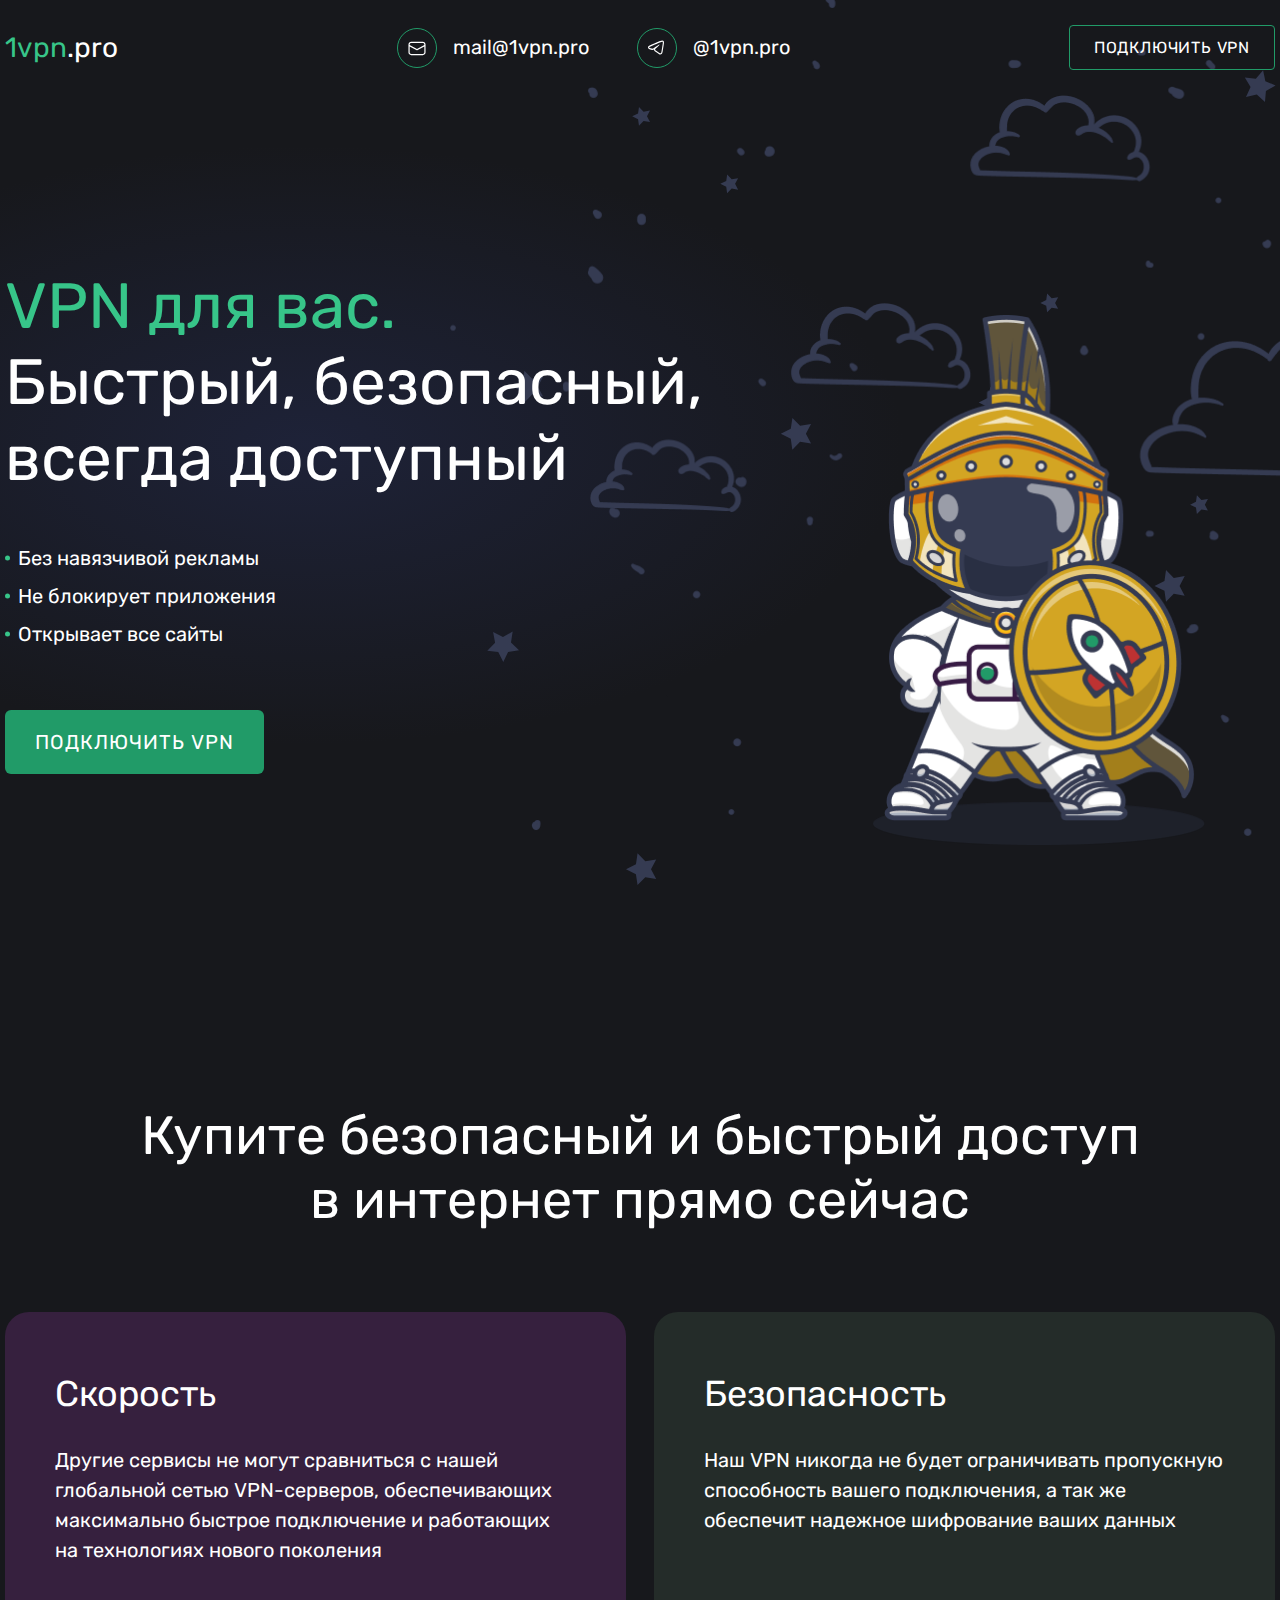
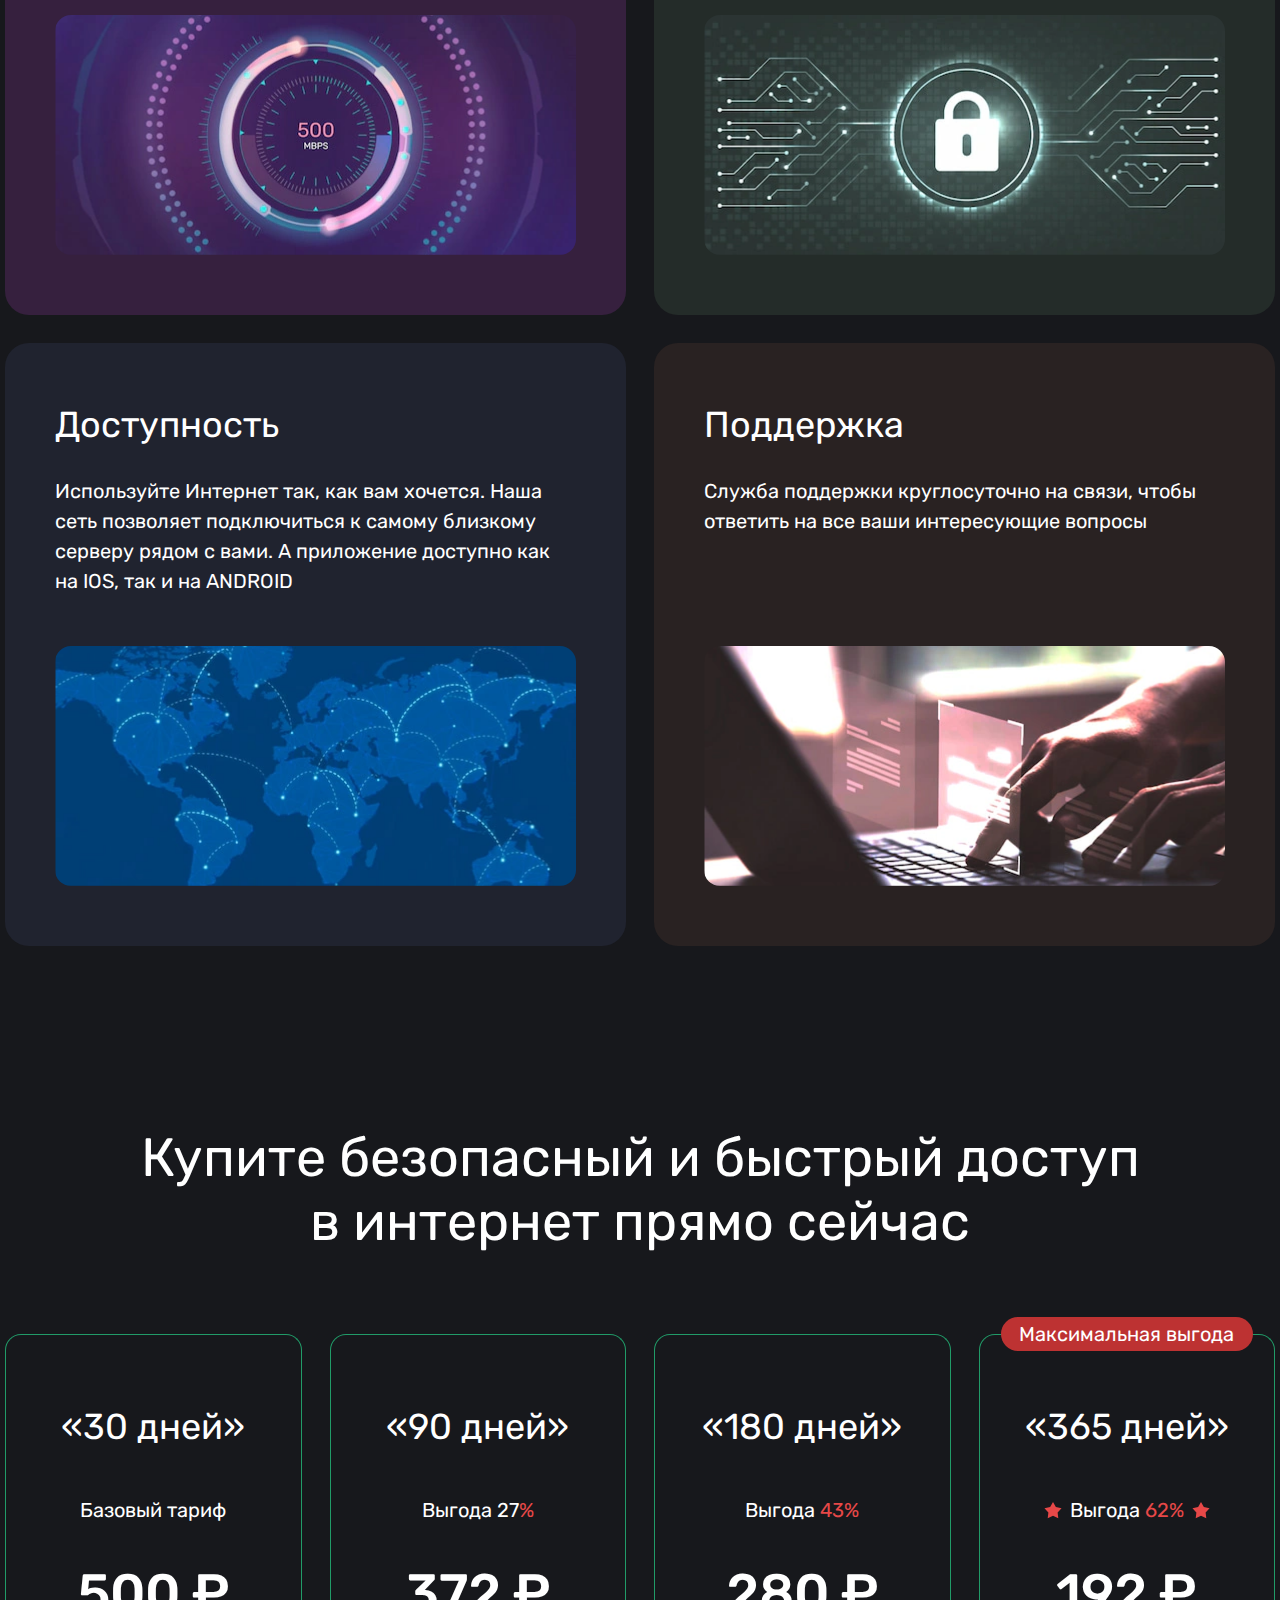
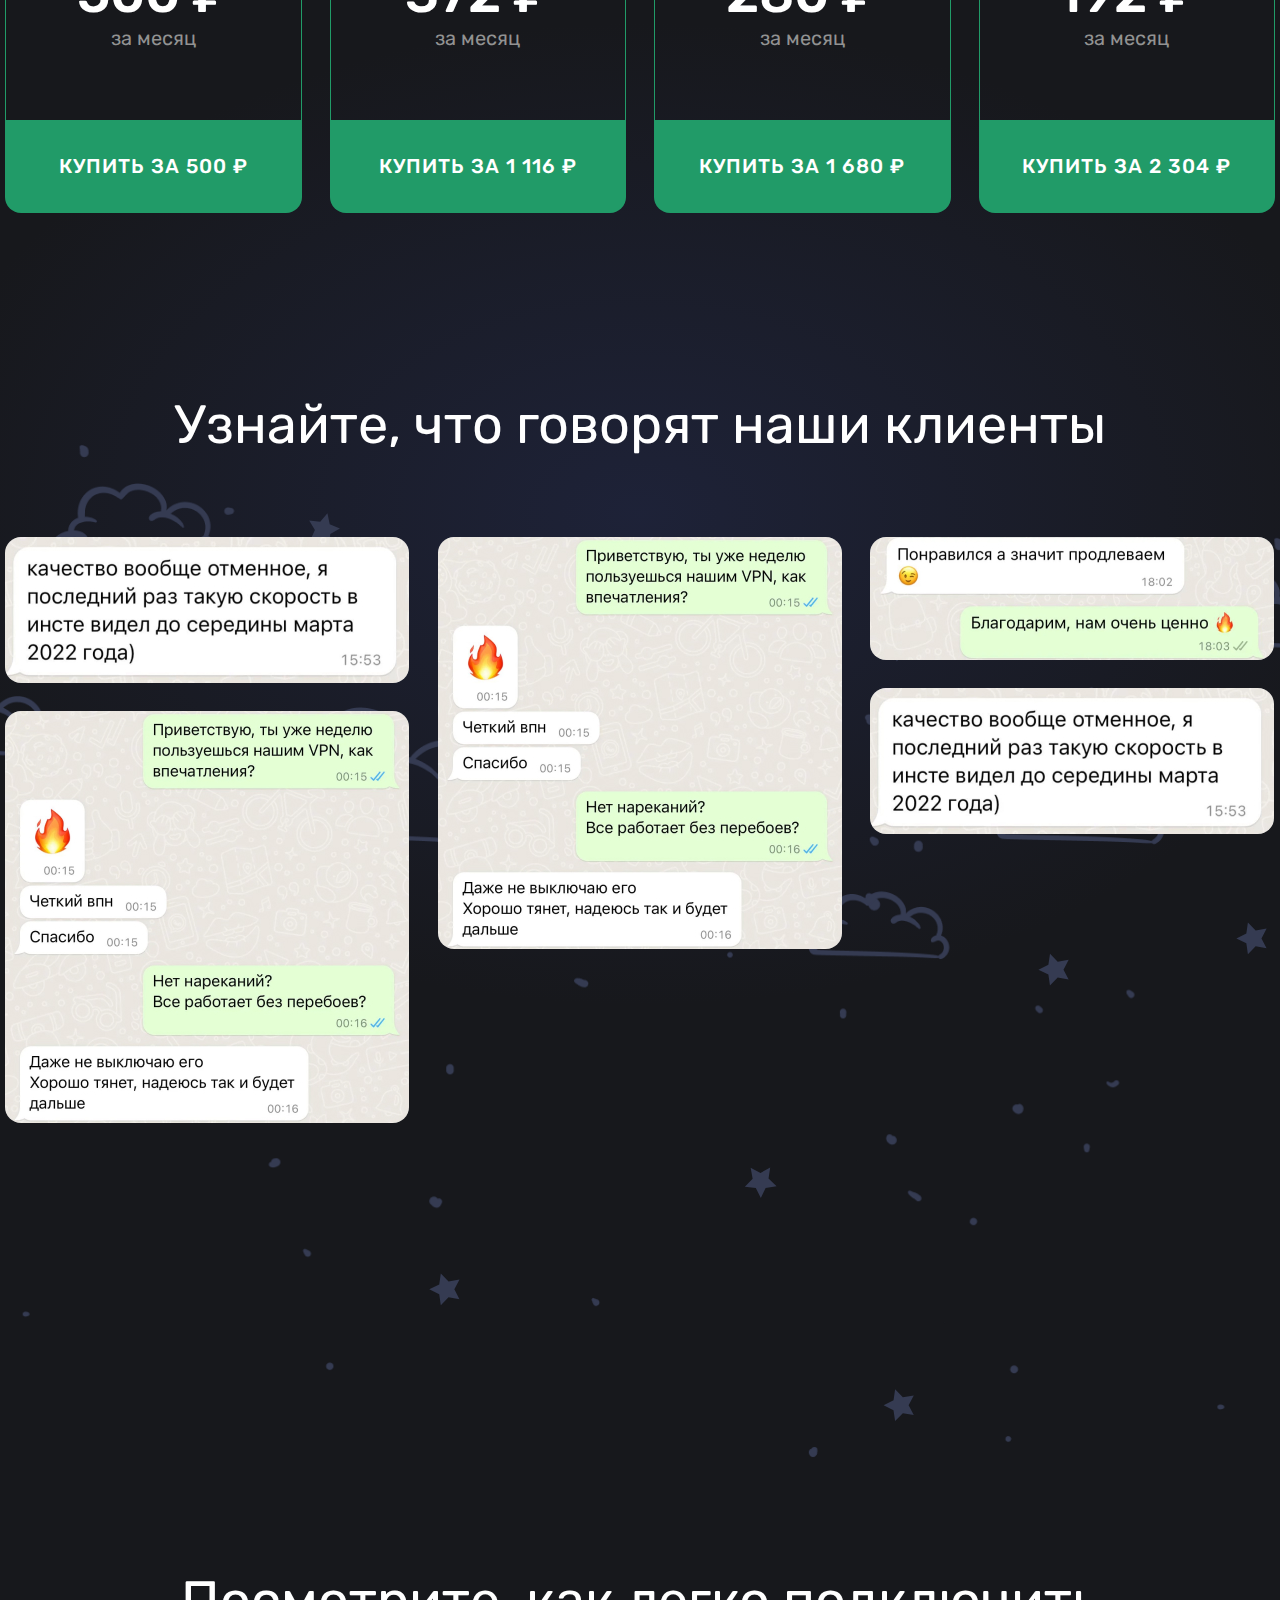
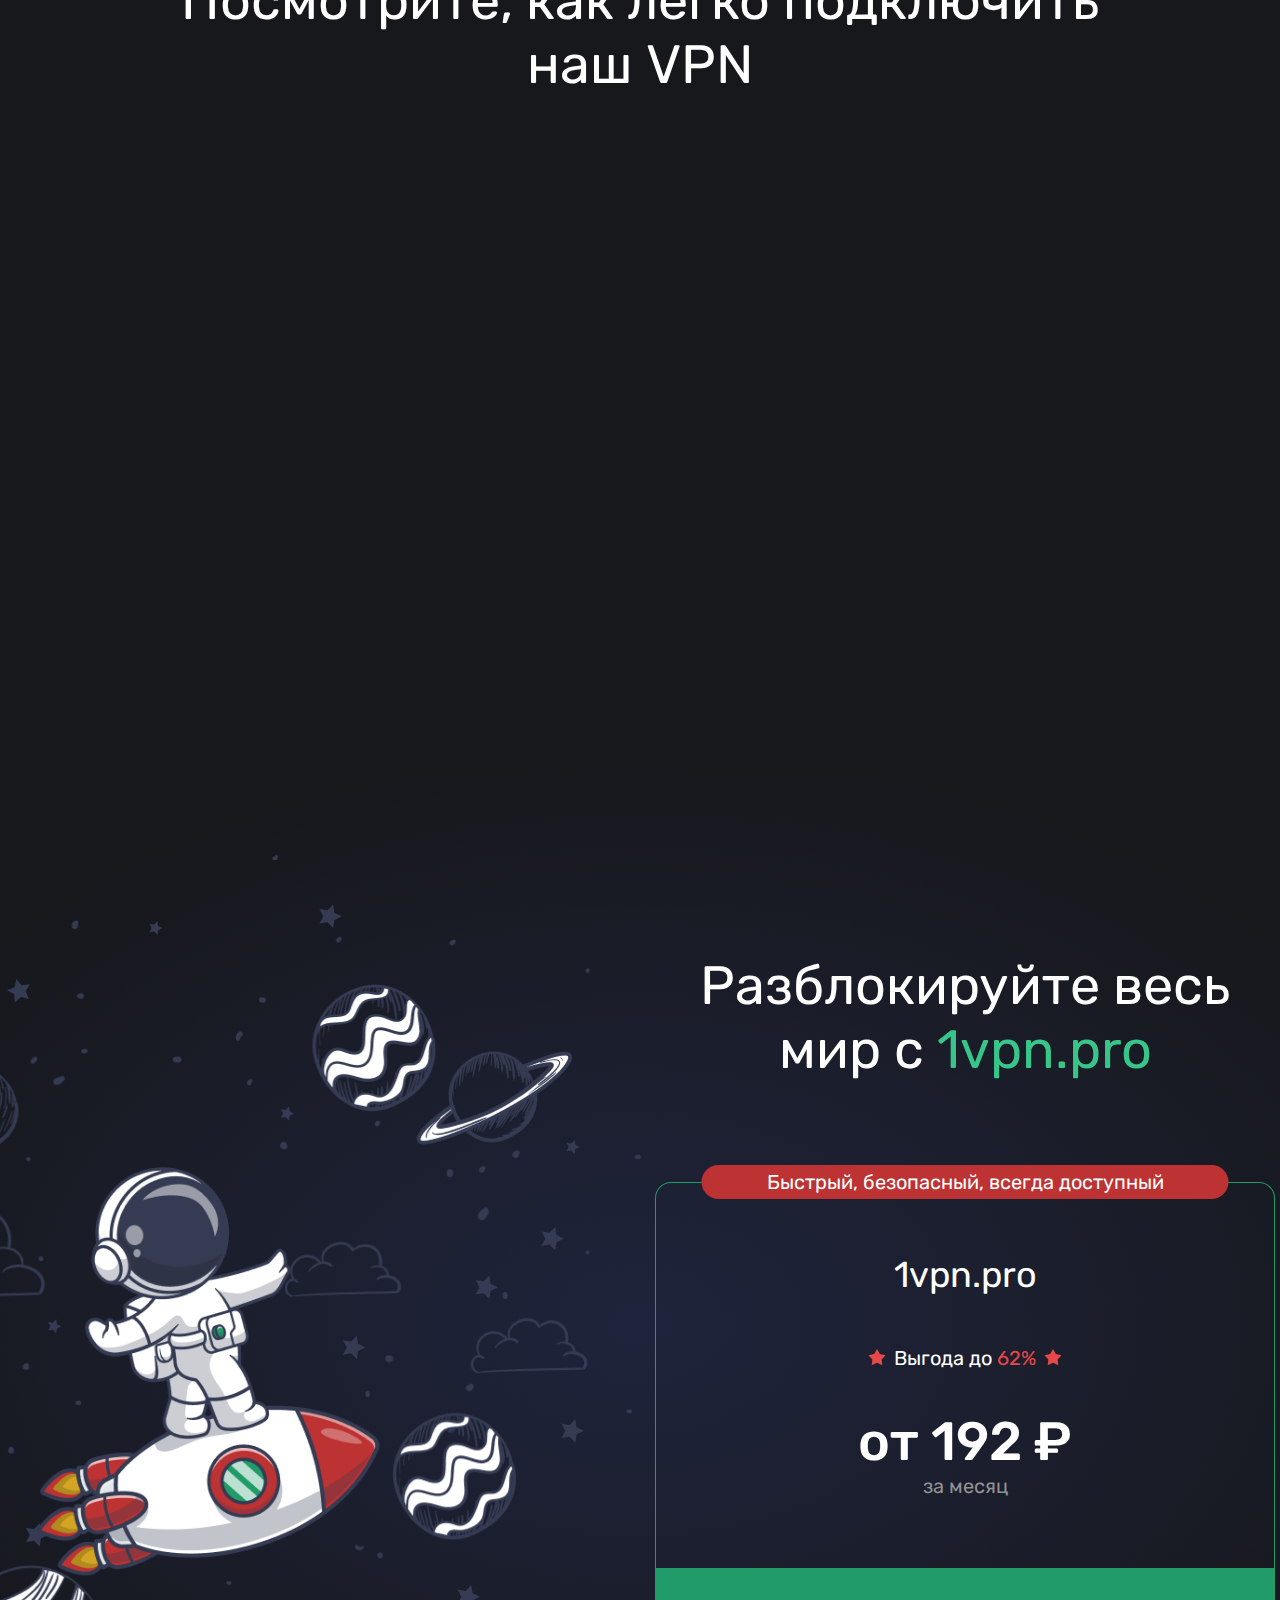
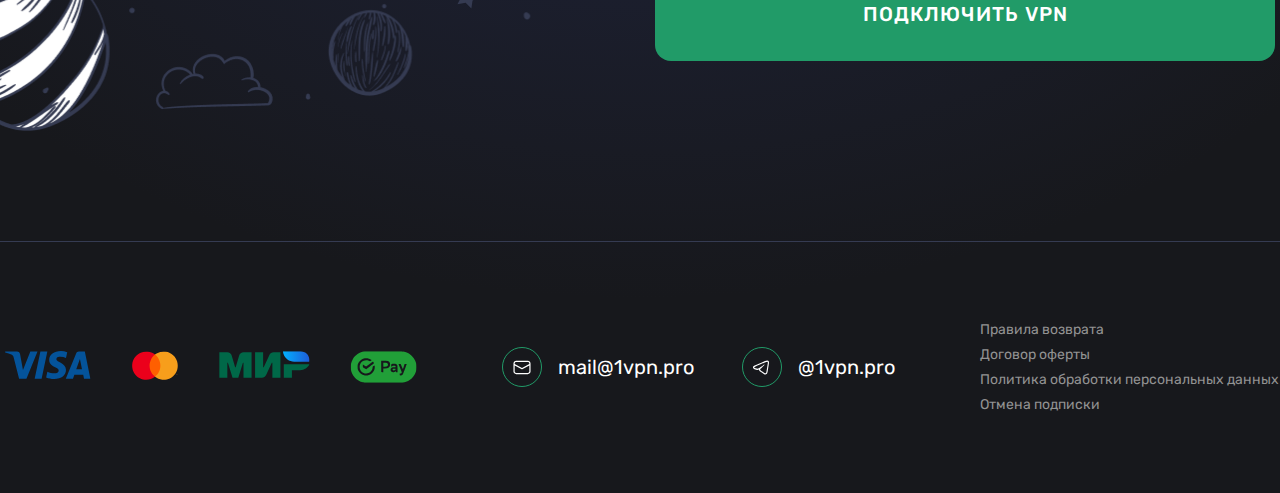
==== index.html @ 40e77e4b "ff" ====
<!DOCTYPE html>
<html lang="en">
<head>
    <meta charset="UTF-8">
    <meta name="viewport" content="width=device-width, initial-scale=1.0, viewport-fit=cover">
    <title>Document</title>
    <link rel="preconnect" href="https://fonts.googleapis.com">
    <link rel="preconnect" href="https://fonts.gstatic.com" crossorigin>
    <link href="https://fonts.googleapis.com/css2?family=Rubik:wght@400;500&display=swap" rel="stylesheet">
    <link rel="stylesheet" href="./css/style.css">
</head>
<body>
    <div class="layout">
        <header class="header">
            <div class="logo"><span class="color-green">1vpn</span>.pro</div>
            <div class="contacts header__contacts">
                <a href="#" class="contacts__btn"><span class="contacts__icon icon icon_mail"></span><span class="contacts__label">mail@1vpn.pro</span></a>
                <a href="#" class="contacts__btn"><span class="contacts__icon icon icon_tg"></span><span class="contacts__label">@1vpn.pro</span></a>
            </div>
            <a href="#" class="header__btn">Подключить VPN</a>
        </header>
        <section class="main">
            <div class="js-parallax bg bg_stars-small-header animation-fadeIn" data-rellax-speed="1"></div>
            <div class="js-parallax bg bg_stars-header animation-fadeIn" data-rellax-speed="2"></div>
            <div class="js-parallax bg bg_clouds-header animation-fadeIn" data-rellax-speed="3"></div>
            <div class="js-parallax bg bg_mascot-header" data-rellax-speed="4"></div>
            <div>
                <div class="main__title">
                    <div class="color-green">VPN для вас.</div>
                    Быстрый, безопасный, всегда доступный
                </div>
                <ul class="main__pros">
                    <li class="main__pros-item">Без навязчивой рекламы</li>
                    <li class="main__pros-item">Не блокирует приложения</li>
                    <li class="main__pros-item">Открывает все сайты</li>
                </ul>
                <a href="#" class="main__btn">Подключить VPN</a>
            </div>
        </section>
        <section class="section second">
            <div class="section-title">
                Купите безопасный и быстрый доступ <nobr>в интернет</nobr> прямо сейчас
            </div>
            <div class="second__pros-cards">
                <div class="pros-card pros-card--speed">
                    <div class="pros-card__title">Скорость</div>
                    <div class="pros-card__description">Другие сервисы не могут сравниться с нашей глобальной сетью VPN-серверов, обеспечивающих максимально быстрое подключение и работающих на технологиях нового поколения</div>
                    <div class="pros-card__image-box">
                        <picture>
                            <source srcset="images/pros-card-speed.webp 1x, images/pros-card-speed@2x.webp 1.5x" type="image/webp">
                            <img src="images/pros-card-speed.jpg" srcset="images/pros-card-speed@2x.jpg 1.5x" width="100%" height="auto" loading="lazy" class="pros-card__image">
                        </picture>
                    </div>
                </div>
                <div class="pros-card pros-card--safety">
                    <div class="pros-card__title">Безопасность</div>
                    <div class="pros-card__description">Наш VPN никогда не будет ограничивать пропускную способность вашего подключения, а так же обеспечит надежное шифрование ваших данных</div>
                    <div class="pros-card__image-box">
                        <picture>
                            <source srcset="images/pros-card-safety.webp 1x, images/pros-card-safety@2x.webp 1.5x" type="image/webp">
                            <img src="images/pros-card-safety.jpg" loading="lazy" srcset="images/pros-card-safety@2x.jpg 1.5x" width="100%" height="auto" class="pros-card__image">
                    </picture>
                   </div>
                </div>
                <div class="pros-card pros-card--availability">
                    <div class="pros-card__title">Доступность</div>
                    <div class="pros-card__description">Используйте Интернет так, как вам хочется. Наша сеть позволяет подключиться к самому близкому серверу рядом с вами. А приложение доступно как на IOS, так и на ANDROID</div>
                    <div class="pros-card__image-box">
                        <picture>
                            <source srcset="images/pros-card-availability.webp 1x, images/pros-card-availability@2x.webp 1.5x" type="image/webp">
                            <img src="images/pros-card-availability.jpg" loading="lazy" srcset="images/pros-card-availability@2x.jpg 1.5x" width="100%" height="auto" class="pros-card__image">
                        </picture>
                    </div>  
                </div>
                <div class="pros-card pros-card--support">
                    <div class="pros-card__title">Поддержка</div>
                    <div class="pros-card__description">Служба поддержки круглосуточно на связи, чтобы ответить на все ваши интересующие вопросы</div>
                    <div class="pros-card__image-box">
                        <picture>
                            <source srcset="images/pros-card-support.webp 1x, images/pros-card-support@2x.webp 1.5x" type="image/webp">
                            <img src="images/pros-card-support.jpg" loading="lazy" srcset="images/pros-card-support@2x.jpg 1.5x" width="100%" height="auto" class="pros-card__image">
                        </picture>
                    </div>
                </div>
            </div>
        </section>
        <section class="section third">
            <div class="section-title">
                Купите безопасный и быстрый доступ <nobr>в интернет</nobr> прямо сейчас
            </div>
            <div class="third__plans">
                <div class="plan-card">
                    <div class="plan-card__wrapper">
                        <div class="plan-card__title">«30 дней»</div>
                        <div class="plan-card__savings">Базовый тариф</div>
                        <div class="plan-card__price">500 ₽</div>
                        <div class="plan-card__price-period">за месяц</div>
                    </div>
                    <a href="#" class="plan-card__btn">Купить за 500 ₽</a>
                </div>
                <div class="plan-card">
                    <div class="plan-card__wrapper">
                        <div class="plan-card__title">«90 дней»</div>
                        <div class="plan-card__savings">Выгода 27<span class="color-red">%</span></div>
                        <div class="plan-card__price">372 ₽</div>
                        <div class="plan-card__price-period">за месяц</div>
                    </div>
                    <a href="#" class="plan-card__btn">Купить за 1 116 ₽</a>
                </div>
                <div class="plan-card">
                    <div class="plan-card__wrapper">
                        <div class="plan-card__title">«180 дней»</div>
                        <div class="plan-card__savings">Выгода <span class="color-red">43%</span></div>
                        <div class="plan-card__price">280 ₽</div>
                        <div class="plan-card__price-period">за месяц</div>
                    </div>
                    <a href="#" class="plan-card__btn">Купить за 1 680 ₽</a>
                </div>
                <div class="plan-card plan-card--highlighted">
                    <div class="plan-card__wrapper">
                        <div class="plan-card__hint">Максимальная выгода</div>
                        <div class="plan-card__title">«365 дней»</div>
                        <div class="plan-card__savings">
                            <span class="plan-card__savings-star icon icon_star"></span>Выгода <span class="color-red">62%</span><span class="plan-card__savings-star icon icon_star"></span>
                        </div>
                        <div class="plan-card__price">192 ₽</div>
                        <div class="plan-card__price-period">за месяц</div>
                    </div>
                    <a href="#" class="plan-card__btn">Купить за 2 304 ₽</a>
                </div>
            </div>
        </section>
        <section class="section fourth">
            <div class="js-parallax bg bg_stars-small-middle" data-rellax-speed="1" data-rellax-percentage="1"></div>  
            <div class="js-parallax bg bg_stars-middle" data-rellax-speed="2" data-rellax-percentage="1"></div>  
            <div class="js-parallax bg bg_clouds-middle" data-rellax-speed="3" data-rellax-percentage="1"></div>  
            <div class="section-title">Узнайте, что говорят наши клиенты</div>
            <div class="reviews swiper">
                <div class="reviews__wrapper swiper-wrapper">
                    <img src="images/review-1.jpg" class="reviews__image swiper-slide" width="404" height="146" loading="lazy">
                    <img src="images/review-2.jpg" class="reviews__image swiper-slide" width="404" height="412" loading="lazy">
                    <img src="images/review-3.jpg" class="reviews__image swiper-slide" width="404" height="146" loading="lazy">
                    <img src="images/review-4.jpg" class="reviews__image swiper-slide" width="404" height="412" loading="lazy">
                    <img src="images/review-5.jpg" class="reviews__image swiper-slide" width="404" height="412" loading="lazy">
                    <img src="images/review-6.jpg" class="reviews__image swiper-slide" width="404" height="123" loading="lazy">
                    <img src="images/review-7.jpg" class="reviews__image swiper-slide" width="404" height="146" loading="lazy">
                    <img src="images/review-8.jpg" class="reviews__image swiper-slide" width="404" height="412" loading="lazy">
                </div>
            </div>
            <div class="swiper-pagination" style="--swiper-pagination-bullet-inactive-color: #fff; top: auto; bottom: -20px;"></div>
        </section>
        <section class="section fifth">
            <div class="section-title">Посмотрите, как легко подключить <nobr>наш VPN</nobr></div>
            <div class="fifth__video-block">
                <iframe width="100%" height="100%" src="https://www.youtube.com/embed/dQw4w9WgXcQ?si=hkatymy_JsTXd1Gv" title="YouTube video player" frameborder="0" allow="accelerometer; autoplay; clipboard-write; encrypted-media; gyroscope; picture-in-picture; web-share" allowfullscreen></iframe>
            </div>
        </section>
        <section class="section sixth">
            <div class="sixth__bg-wrapper">
                <div class="js-parallax bg bg_stars-small-footer" data-rellax-speed="1" data-rellax-percentage="1"></div>
                <div class="js-parallax bg bg_stars-footer" data-rellax-speed="2" data-rellax-percentage="1"></div>
                <div class="js-parallax bg bg_clouds" data-rellax-speed="3" data-rellax-percentage="1"></div>
                <div class="js-parallax bg bg_planets" data-rellax-speed="4" data-rellax-percentage="1"></div>
                <div class="js-parallax bg bg_mascot-footer" data-rellax-speed="5" data-rellax-percentage="1"></div>
            </div>
            <div class="sixth__wrapper">
                <div class="section-title sixth__section-title">Разблокируйте весь мир с <span class="color-green">1vpn.pro</span></div>
                <div class="plan-card plan-card--highlighted">
                    <div class="plan-card__wrapper">
                        <div class="plan-card__hint">Быстрый, безопасный, всегда доступный</div>
                        <div class="plan-card__title">1vpn.pro</div>
                        <div class="plan-card__savings">
                            <span class="plan-card__savings-star icon icon_star"></span>Выгода до <span class="color-red">62%</span><span class="plan-card__savings-star icon icon_star"></span>
                        </div>
                        <div class="plan-card__price">от 192 ₽</div>
                        <div class="plan-card__price-period">за месяц</div>
                    </div>
                    <a href="#" class="plan-card__btn">Подключить VPN</a>
                </div>
            </div>
        </section>
    </div>
    <div class="footer__outer-wrapper">
        <footer class="footer layout">
            <div class="footer__payment-methods">
                <img src="images/visa.svg" width="86" height="28" alt="VISA">
                <img src="images/mastercard.svg" width="48" height="30" alt="Mastercard">
                <img src="images/mir.svg" width="91" height="28" alt="МИР">
                <img src="images/sberpay.svg" width="67" height="32" alt="SberPay">
            </div>
            <div class="contacts">
                <a href="#" class="contacts__btn"><span class="contacts__icon icon icon_mail"></span><span class="contacts__label">mail@1vpn.pro</span></a>
                <a href="#" class="contacts__btn"><span class="contacts__icon icon icon_tg"></span><span class="contacts__label">@1vpn.pro</span></a>
            </div>
            <div class="footer__links">
                <a href="#" class="footer__link">Правила возврата</a>
                <a href="#" class="footer__link">Договор оферты</a>
                <a href="#" class="footer__link">Политика обработки персональных данных</a>
                <a href="#" class="footer__link">Отмена подписки</a>
            </div>
        </footer>
    </div>
    <link rel="stylesheet" href="./css/swiper-bundle.min.css" media="(max-width: 425px)" />
    <script src="./scripts/swiper-bundle.min.js"></script>
    <script src="./scripts/rellax.min.js"></script>
    <script>
        if (window.innerWidth <= 425 && Swiper !== undefined) {
            const swiper = new Swiper('.swiper', {
                direction: 'horizontal',
                slidesPerView: 1,
                spaceBetween: 28,
                pagination: {
                    el: ".swiper-pagination",
                    dynamicBullets: true,
                }
            });
        }
        // var rellax = new Rellax('.js-parallax', {
        //     center: true
        // });
    </script>
</body>
</html>
---- css/style.css ----
* {
  margin: 0;
  padding: 0;
  box-sizing: border-box;
}

a {
  text-decoration: none;
  color: inherit;
}

img {
  vertical-align: bottom;
}

html {
  color-scheme: dark;
  --bg: #17181C;
  --white: #fff;
  --green: #37C589;
  --green-darker: #219B68;
  --red: #E74848;
  --red-darker: #BD3232;
}

body {
  background-color: var(--bg);
  font-family: Rubik, sans-serif;
  font-size: 1.25rem;
  color: var(--white);
  overflow-x: hidden;
}

.color-green {
  color: var(--green);
}

.color-red {
  color: var(--red);
}

.hidden {
  display: none;
}

.layout {
  position: relative;
  margin: 0 auto;
  max-width: 1280px;
  padding-left: 5px;
  padding-right: 5px;
}

@keyframes fadeIn {
  from {
    opacity: 0;
  }
  to {
    opacity: 1;
  }
}
.animation-fadeIn {
  animation-name: fadeIn;
}

.bg {
  position: absolute;
  background-size: contain;
  background-repeat: no-repeat;
  z-index: -1;
}
.bg_mascot-header {
  top: 220px;
  right: 70px;
  width: 332px;
  height: 532px;
  animation-duration: 0.5s;
  background-image: url(./../images/header__mascot.png);
}
@media (min-resolution: 1.5dppx) {
  .bg_mascot-header {
    background-image: url(./../images/header__mascot@2x.png);
  }
}
.bg_clouds-header {
  top: 0px;
  right: -180px;
  width: 865px;
  height: 418px;
  animation-duration: 0.5s;
  background-image: url(./../images/header__clouds.png);
}
@media (min-resolution: 1.5dppx) {
  .bg_clouds-header {
    background-image: url(./../images/header__clouds@2x.png);
  }
}
.bg_stars-small-header {
  top: -180px;
  right: -280px;
  width: 1105px;
  height: 1007px;
  animation-duration: 5s;
  background-image: url(./../images/header__stars-small.png);
}
@media (min-resolution: 1.5dppx) {
  .bg_stars-small-header {
    background-image: url(./../images/header__stars-small@2x.png);
  }
}
.bg_stars-header {
  top: -25px;
  right: -220px;
  width: 1008px;
  height: 816px;
  background-image: url(./../images/header__stars.svg);
  animation-duration: 3s;
}
.bg_stars-small-middle {
  top: -30px;
  left: -300px;
  width: 2300px;
  height: 1100px;
  background-image: url(./../images/middle__stars-small.png);
}
@media (min-resolution: 1.5dppx) {
  .bg_stars-small-middle {
    background-image: url(./../images/middle__stars-small@2x.png);
  }
}
.bg_stars-middle {
  top: 120px;
  left: -320px;
  width: 2204px;
  height: 909px;
  background-image: url(./../images/middle__stars.svg);
}
.bg_clouds-middle {
  top: 90px;
  left: -310px;
  width: 1920px;
  height: 513px;
  background-image: url(./../images/middle__clouds.png);
}
@media (min-resolution: 1.5dppx) {
  .bg_clouds-middle {
    background-image: url(./../images/middle__clouds@2x.png);
  }
}
.bg_mascot-footer {
  left: 10px;
  top: 160px;
  width: 372px;
  height: 433px;
  background-image: url(./../images/footer__mascot-2.png);
}
@media (min-resolution: 1.5dppx) {
  .bg_mascot-footer {
    background-image: url(./../images/footer__mascot-2@2x.png);
  }
}
.bg_mascot-footer.js-parallax {
  top: 200px;
}
.bg_stars-small-footer {
  top: -100px;
  left: -260px;
  width: 930px;
  height: 871px;
  background-image: url(./../images/footer__stars-small.png);
}
@media (min-resolution: 1.5dppx) {
  .bg_stars-small-footer {
    background-image: url(./../images/footer__stars-small@2x.png);
  }
}
.bg_stars-footer {
  top: -50px;
  left: -170px;
  width: 750px;
  height: 870px;
  background-image: url(./../images/footer__stars.svg);
}
.bg_clouds {
  top: 112px;
  left: -165px;
  width: 749px;
  height: 644px;
  background-image: url(./../images/footer__clouds.png);
}
@media (min-resolution: 1.5dppx) {
  .bg_clouds {
    background-image: url(./../images/footer__clouds@2x.png);
  }
}
.bg_planets {
  top: 30px;
  left: -220px;
  width: 787px;
  height: 747px;
  background-image: url(./../images/footer__planets.png);
}
@media (min-resolution: 1.5dppx) {
  .bg_planets {
    background-image: url(./../images/footer__planets@2x.png);
  }
}
.bg_planet-1 {
  top: 390px;
  left: -220px;
  width: 207px;
  height: 111px;
  background-image: url(./../images/footer__planet-1.png);
}
@media (min-resolution: 1.5dppx) {
  .bg_planet-1 {
    background-image: url(./../images/footer__planet-1@2x.png);
  }
}
.bg_planet-2 {
  bottom: 140px;
  left: -40px;
  width: 161px;
  height: 166px;
  background-image: url(./../images/footer__planet-2.png);
}
@media (min-resolution: 1.5dppx) {
  .bg_planet-2 {
    background-image: url(./../images/footer__planet-2@2x.png);
  }
}
.bg_planet-3 {
  top: 35px;
  left: 300px;
  width: 124px;
  height: 128px;
  background-image: url(./../images/footer__planet-3.png);
}
@media (min-resolution: 1.5dppx) {
  .bg_planet-3 {
    background-image: url(./../images/footer__planet-3@2x.png);
  }
}
.bg_planet-4 {
  top: 460px;
  left: 375px;
  width: 124px;
  height: 128px;
  background-image: url(./../images/footer__planet-4.png);
}
@media (min-resolution: 1.5dppx) {
  .bg_planet-4 {
    background-image: url(./../images/footer__planet-4@2x.png);
  }
}
.bg_planet-5 {
  top: 90px;
  left: 430px;
  width: 156px;
  height: 94px;
  background-image: url(./../images/footer__planet-5.png);
}
@media (min-resolution: 1.5dppx) {
  .bg_planet-5 {
    background-image: url(./../images/footer__planet-5@2x.png);
  }
}

.header {
  line-height: 2.6875rem;
  margin: 25px 0;
  display: flex;
  justify-content: space-between;
  align-items: center;
}
.header__btn {
  border-radius: 4px;
  border: 1px solid var(--green-darker);
  font-size: 1rem;
  padding: 0 1.5rem;
  text-transform: uppercase;
  letter-spacing: 0.05rem;
  color: inherit;
  transition: color 0.1s;
}
.header__btn:hover {
  color: var(--green);
}

.contacts {
  display: flex;
  gap: 48px;
}
.contacts__icon {
  width: 40px;
  height: 40px;
  border-radius: 40px;
  border: 1px solid var(--green-darker);
  display: block;
}
.contacts__btn {
  display: flex;
  gap: 16px;
  align-items: center;
  transition: color 0.1s;
}
.contacts__btn:hover {
  color: var(--green);
}

.icon {
  display: block;
  width: 2.5rem;
  height: 2.5rem;
  background-size: contain;
  background-repeat: no-repeat;
  background-position: center center;
}
.icon_tg {
  background-image: url(./../images/icon-tg.svg);
  background-position: 45% center;
  background-size: 1.125rem 1.1875rem;
}
.icon_mail {
  background-image: url(./../images/icon-mail.svg);
}
.icon_star {
  background-image: url(./../images/icon-star.svg);
}

.logo {
  font-size: 1.75rem;
}

.main {
  position: relative;
  padding-top: 173px;
  padding-bottom: 150px;
}
.main::before {
  z-index: -2;
  content: "";
  display: block;
  position: absolute;
  top: 50px;
  left: -300px;
  background: radial-gradient(50% 50% at 50% 50%, rgba(39, 48, 94, 0.53) 0%, rgba(23, 24, 28, 0) 100%);
  width: 1200px;
  height: 600px;
  border-radius: 1200px;
  opacity: 0.8;
}
.main__title {
  max-width: 20ch;
  font-size: 4rem;
  margin-bottom: 50px;
}
.main__pros {
  list-style-position: inside;
  list-style-type: none;
  margin-bottom: 64px;
}
.main__pros-item {
  padding-left: 0.8125rem;
  position: relative;
  margin-bottom: 0.875rem;
}
.main__pros-item::before {
  position: absolute;
  left: 0;
  top: 50%;
  transform: translate(0, -50%);
  content: "";
  display: block;
  width: 0.3125rem;
  height: 0.3125rem;
  border-radius: 0.3125rem;
  background-color: var(--green);
}
.main__pros-item:last-child {
  margin-bottom: 0;
}
.main__btn {
  display: inline-block;
  padding: 0 1.875rem;
  background-color: var(--green-darker);
  line-height: 4rem;
  border-radius: 6px;
  transition: background-color 0.1s;
  letter-spacing: 1px;
  text-transform: uppercase;
}
.main__btn:hover {
  background-color: var(--green);
}
.main__mascot {
  position: absolute;
  top: 35px;
  right: 75px;
  animation: moscotAppear 0.5s ease-out;
}

@keyframes moscotAppear {
  from {
    opacity: 0;
    transform: translate(0, 50px);
  }
  to {
    opacity: 1;
    transform: translate(0, 0);
  }
}
.section {
  margin-top: 180px;
}

.section-title {
  font-size: 3.375rem;
  font-weight: 400;
  margin-bottom: 80px;
  text-align: center;
}

.second__pros-cards {
  display: grid;
  grid-template: 1fr 1fr/1fr 1fr;
  gap: 28px;
}

.third__plans {
  display: grid;
  grid-template-rows: auto;
  grid-template-columns: repeat(4, 1fr);
  gap: 28px;
}

.fourth {
  position: relative;
}
.fourth::before {
  content: "";
  display: block;
  position: absolute;
  top: -700px;
  left: 50%;
  transform: translate(-50%, 0) scale(0.6);
  width: 2461px;
  height: 1642px;
  border-radius: 2461px;
  background: radial-gradient(50% 50% at 50% 50%, rgba(39, 48, 94, 0.53) 0%, rgba(23, 24, 28, 0) 100%);
  z-index: -2;
  opacity: 0.8;
}

.fifth {
  max-width: 1052px;
  margin-left: auto;
  margin-right: auto;
}
.fifth__video-block {
  aspect-ratio: 16/9;
  background-color: var(--bg);
}

.sixth {
  display: flex;
  flex-direction: row-reverse;
  padding-bottom: 180px;
  position: relative;
}
.sixth::before {
  position: absolute;
  content: "";
  width: 2461px;
  height: 1642px;
  border-radius: 2461px;
  background: radial-gradient(50% 50% at 50% 50%, rgba(39, 48, 94, 0.53) 0%, rgba(23, 24, 28, 0) 100%);
  top: -450px;
  left: 50%;
  transform: translate(-50%, 0) scale(0.7);
  z-index: -2;
  opacity: 0.9;
}
.sixth__wrapper {
  max-width: 620px;
}
.sixth__section-title {
  margin-bottom: 100px;
}

.reviews__wrapper {
  display: flex;
  flex-wrap: wrap;
  flex-direction: column;
  gap: 28px;
  max-height: 900px;
}
.reviews__image {
  border-radius: 16px;
}

.swiper-pagination {
  display: none;
}

.plan-card {
  flex: 1 0 auto;
  text-align: center;
  position: relative;
  transition: transform 0.3s;
  display: flex;
  flex-direction: column;
  justify-content: space-between;
}
.plan-card:hover {
  transform: scale(1.05);
}
.plan-card__hint {
  position: absolute;
  top: 0;
  left: 50%;
  transform: translate(-50%, -50%);
  font-size: 20px;
  line-height: 34px;
  background-color: var(--red-darker);
  padding: 0 12px;
  border-radius: 50px;
  white-space: nowrap;
  width: 85%;
}
.plan-card__wrapper {
  border-top-left-radius: 16px;
  border-top-right-radius: 16px;
  border: 1px solid var(--green-darker);
  border-bottom: none;
  flex-grow: 1;
  padding-top: 70px;
  padding-bottom: 70px;
}
.plan-card__title {
  font-size: 2.25rem;
  margin-bottom: 50px;
}
.plan-card__savings {
  margin-bottom: 40px;
}
.plan-card__savings-star {
  display: inline-block;
  width: 18px;
  height: 18px;
  transform: translate(0px, 2px);
}
.plan-card__savings-star:first-child {
  margin-right: 8px;
}
.plan-card__savings-star:last-child {
  margin-left: 8px;
}
.plan-card__price {
  font-size: 3.375rem;
  font-weight: 500;
}
.plan-card__price-period {
  color: #929292;
}
.plan-card__btn {
  border-bottom-left-radius: 16px;
  border-bottom-right-radius: 16px;
  background-color: var(--green-darker);
  font-weight: 500;
  padding: 0 20px;
  line-height: 93px;
  letter-spacing: 1px;
  text-transform: uppercase;
}

.plan-card--highlighted .plan-card__wrapper {
  border: 1px solid var(--green-darker);
  border-bottom: none;
}
.pros-card {
  padding: 60px 50px;
  border-radius: 24px;
  background-color: rgba(39, 48, 94, 0.53);
  display: flex;
  flex-direction: column;
}
.pros-card__title {
  font-size: 2.25rem;
  margin-bottom: 30px;
}
.pros-card__description {
  line-height: 150%;
  flex: 1 0 auto;
  margin-bottom: 50px;
}
.pros-card__image-box {
  border-radius: 16px;
  overflow: hidden;
  position: relative;
  max-height: 240px;
  aspect-ratio: 52/24;
}
.pros-card__image {
  top: 50%;
  left: 50%;
  transform: translate(-50%, -50%);
  position: relative;
}
.pros-card--speed {
  background-color: #36203E;
}
.pros-card--safety {
  background-color: #242C29;
}
.pros-card--availability {
  background-color: #20232F;
}
.pros-card--support {
  background-color: #292222;
}

.footer {
  display: flex;
  justify-content: space-around;
  align-items: center;
  gap: 85px;
  padding-bottom: 75px;
  padding-top: 75px;
}
.footer__outer-wrapper {
  border-top: 1px solid #353B52;
}
.footer__payment-methods {
  display: flex;
  gap: 40px;
}
.footer__links {
  display: flex;
  flex-direction: column;
  align-items: flex-start;
  font-size: 0.875rem;
  line-height: 180%;
}
.footer__link {
  white-space: nowrap;
  color: #929292;
  transition: color 0.1s;
}
.footer__link:hover {
  color: var(--white);
}

@media (max-width: 1024px) {
  .bg_mascot-header {
    top: 430px;
    right: 50px;
  }
  .bg_mascot-header.js-parallax {
    top: 550px;
  }
  .bg_stars-small-header {
    top: 220px;
  }
  .bg_stars-header {
    top: 265px;
    right: -310px;
  }
  .bg_clouds-header {
    top: 220px;
    right: -250px;
    transform: scale(1.1);
  }
  .bg_clouds-middle, .bg_stars-middle {
    left: 0;
  }
  .bg_mascot-footer {
    left: 50%;
    transform: translate(-50%, 0);
  }
  .bg_planets {
    top: 89px;
    left: 50%;
    transform: translate(-55%, 0);
  }
  .bg_stars-footer {
    top: 10px;
    left: 50%;
    transform: translate(-50%, 0);
  }
  .bg_stars-small-footer {
    top: 20px;
    left: 50%;
    transform: translate(-50%, 0);
  }
  .bg_clouds {
    top: 170px;
    left: 50%;
    transform: translate(-50%, 0);
  }
  .layout {
    max-width: 1024px;
    overflow: hidden;
    padding-left: 2.5rem;
    padding-right: 2.5rem;
  }
  .section {
    margin-top: 120px;
  }
  .section-title {
    margin-bottom: 48px;
  }
  .contacts {
    gap: 59px;
  }
  .contacts__label {
    display: none;
  }
  .main {
    padding-top: 115px;
    padding-bottom: 260px;
  }
  .second__pros-cards {
    grid-template: 1fr/1fr;
  }
  .plan-card:hover {
    transform: none;
  }
  .third__plans {
    grid-template-columns: 1fr 1fr;
    row-gap: 45px;
  }
  .fourth::before {
    top: -790px;
    opacity: 1;
    transform: translate(-50%, 0) scale(0.4);
  }
  .reviews__wrapper {
    align-items: center;
    flex-wrap: nowrap;
    max-height: none;
  }
  .reviews__row {
    width: 404px;
  }
  .sixth {
    flex-direction: column-reverse;
  }
  .sixth__bg-wrapper {
    position: relative;
    width: 100%;
    height: 780px;
  }
  .sixth__wrapper {
    max-width: none;
  }
  .footer {
    padding-top: 60px;
    padding-bottom: 60px;
    flex-direction: column;
    gap: 40px;
  }
  .footer__links {
    align-items: center;
    gap: 32px;
    line-height: 1;
  }
}
@media (max-width: 425px) {
  .bg_mascot-header, .bg_mascot-header.js-parallax {
    width: 201px;
    height: 323px;
    top: 450px;
    left: 150px;
    right: none;
    z-index: 1;
  }
  .bg_clouds-header {
    transform: scale(0.6);
    right: -320px;
    top: 170px;
  }
  .bg_stars-header {
    top: 140px;
    right: -50px;
    transform: scale(0.6);
  }
  .bg_stars-small-header {
    top: 30px;
    right: -440px;
    transform: scale(0.6);
  }
  .bg_stars-small-middle, .bg_stars-middle, .bg_clouds-middle {
    display: none;
  }
  .bg_mascot-footer {
    width: 215px;
    height: 250px;
  }
  .bg_planets {
    scale: 0.6;
    top: 0;
    left: 0;
  }
  .bg_clouds {
    scale: 0.65;
    top: 50px;
    left: 40px;
  }
  .bg_stars-footer {
    scale: 0.6;
    top: -160px;
    left: 0;
  }
  .bg_stars-small-footer {
    scale: 0.7;
    left: 40px;
    top: -140px;
  }
  .layout {
    max-width: 425px;
    padding-left: 1.25rem;
    padding-right: 1.25rem;
  }
  .section {
    margin-top: 80px;
  }
  .section-title {
    font-size: 2.25rem;
    margin-bottom: 40px;
  }
  .header {
    margin-top: 20px;
    margin-bottom: 20px;
    line-height: 1.875rem;
  }
  .header__contacts {
    gap: 16px;
  }
  .header__btn {
    font-size: 0.75rem;
    padding-left: 1rem;
    padding-right: 1rem;
  }
  .logo {
    font-size: 1.25rem;
  }
  .icon {
    width: 1.875rem;
    height: 1.875rem;
  }
  .icon_tg {
    background-position: 40% center;
    background-size: 0.84375rem 0.84375rem;
  }
  .main {
    padding-top: 45px;
    padding-bottom: 285px;
  }
  .main::before {
    left: 0;
    right: 0;
    top: -60px;
    width: auto;
    height: 50%;
    border-radius: 0;
  }
  .main__title {
    font-size: 2.25rem;
    margin-bottom: 36px;
  }
  .main__pros {
    font-size: 1.125rem;
    margin-bottom: 48px;
  }
  .pros-card {
    padding: 36px 28px;
  }
  .pros-card__title {
    margin-bottom: 20px;
  }
  .pros-card__description {
    margin-bottom: 36px;
  }
  .pros-card__image-box {
    height: 240px;
    aspect-ratio: unset;
  }
  .pros-card__image {
    position: absolute;
    width: auto;
    height: 240px;
  }
  .third__plans {
    grid-template-columns: 1fr;
    row-gap: 28px;
  }
  .reviews__wrapper {
    flex-direction: row;
    flex-wrap: nowrap;
  }
  .reviews__image {
    height: auto;
  }
  .swiper-pagination {
    display: block;
  }
  .plan-card__hint {
    white-space: pre-wrap;
    line-height: 1.1;
    padding-top: 6px;
    padding-bottom: 6px;
  }
  .sixth__section-title {
    margin-bottom: 67px;
  }
  .sixth__bg-wrapper {
    height: 470px;
  }
  .footer {
    padding-top: 40px;
    padding-bottom: 40px;
  }
  .footer__payment-methods {
    align-items: center;
    flex-direction: column;
  }
}

/*# sourceMappingURL=style.css.map */
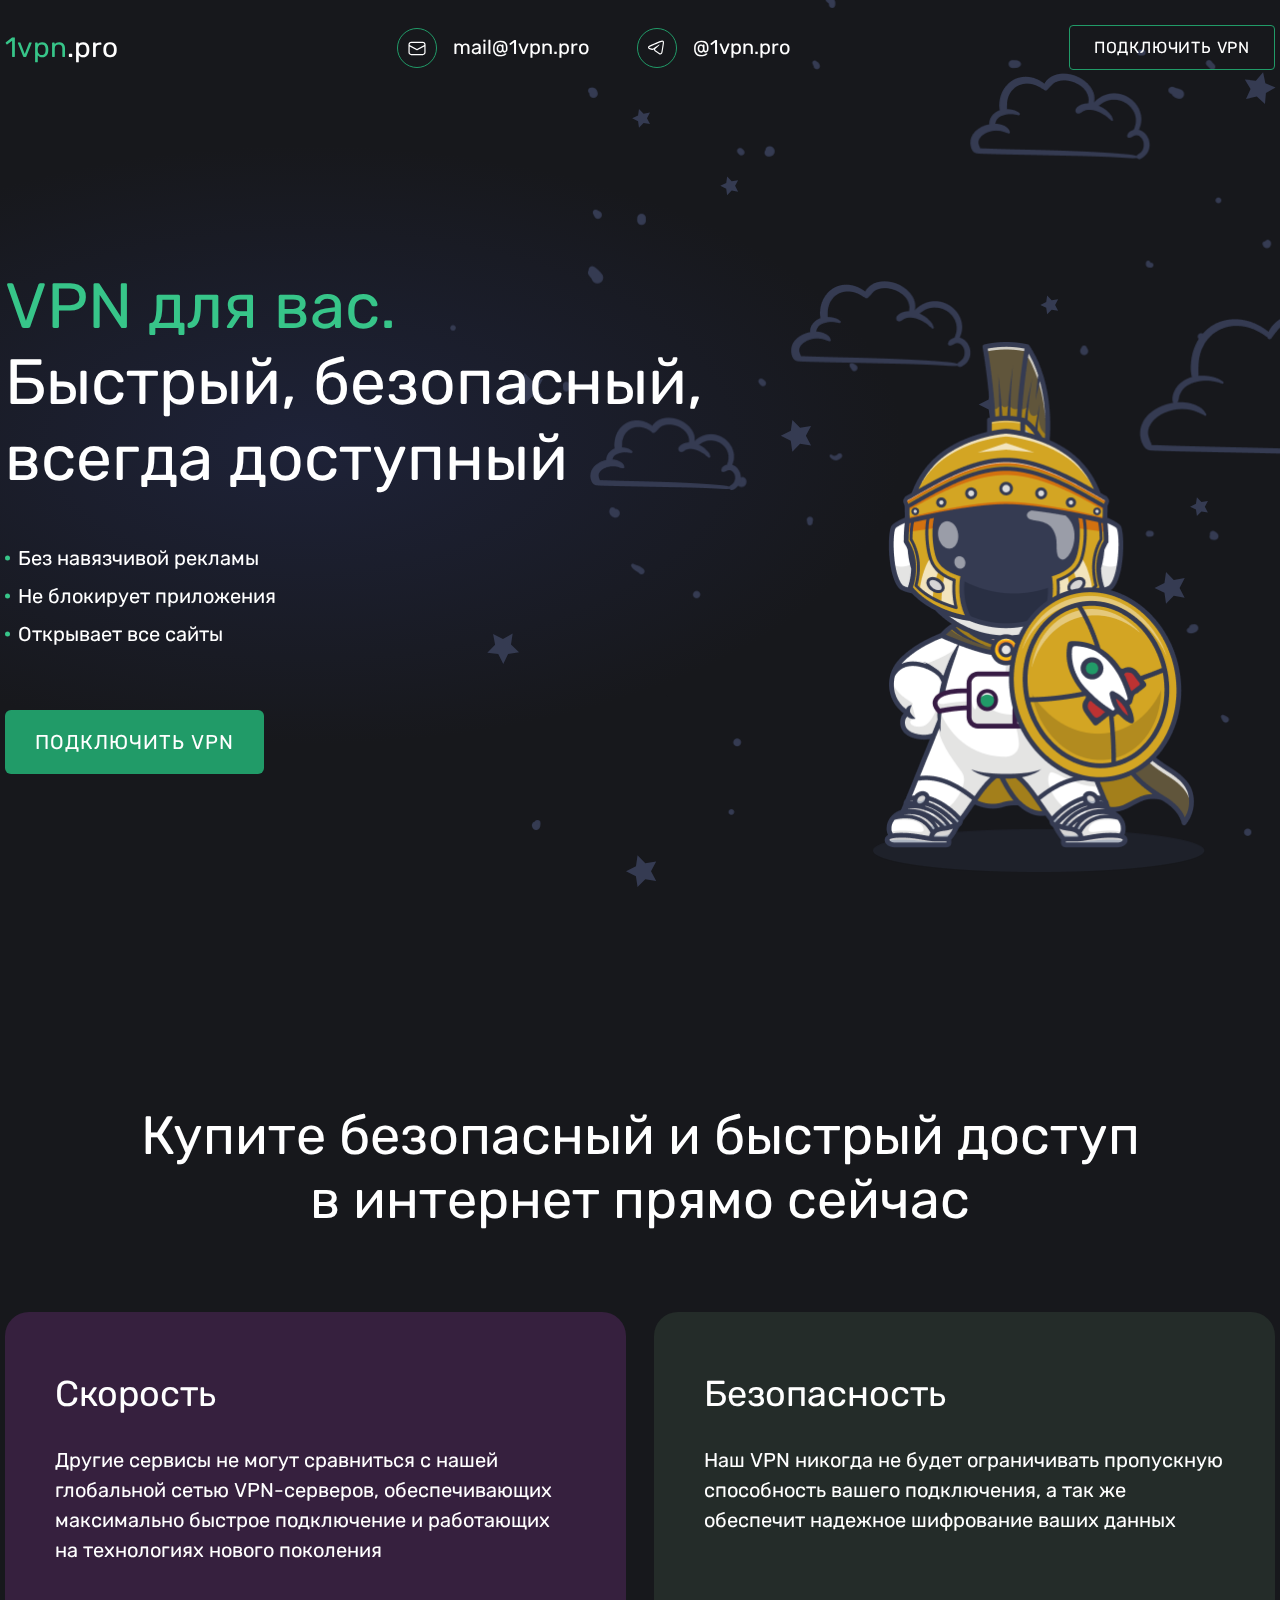
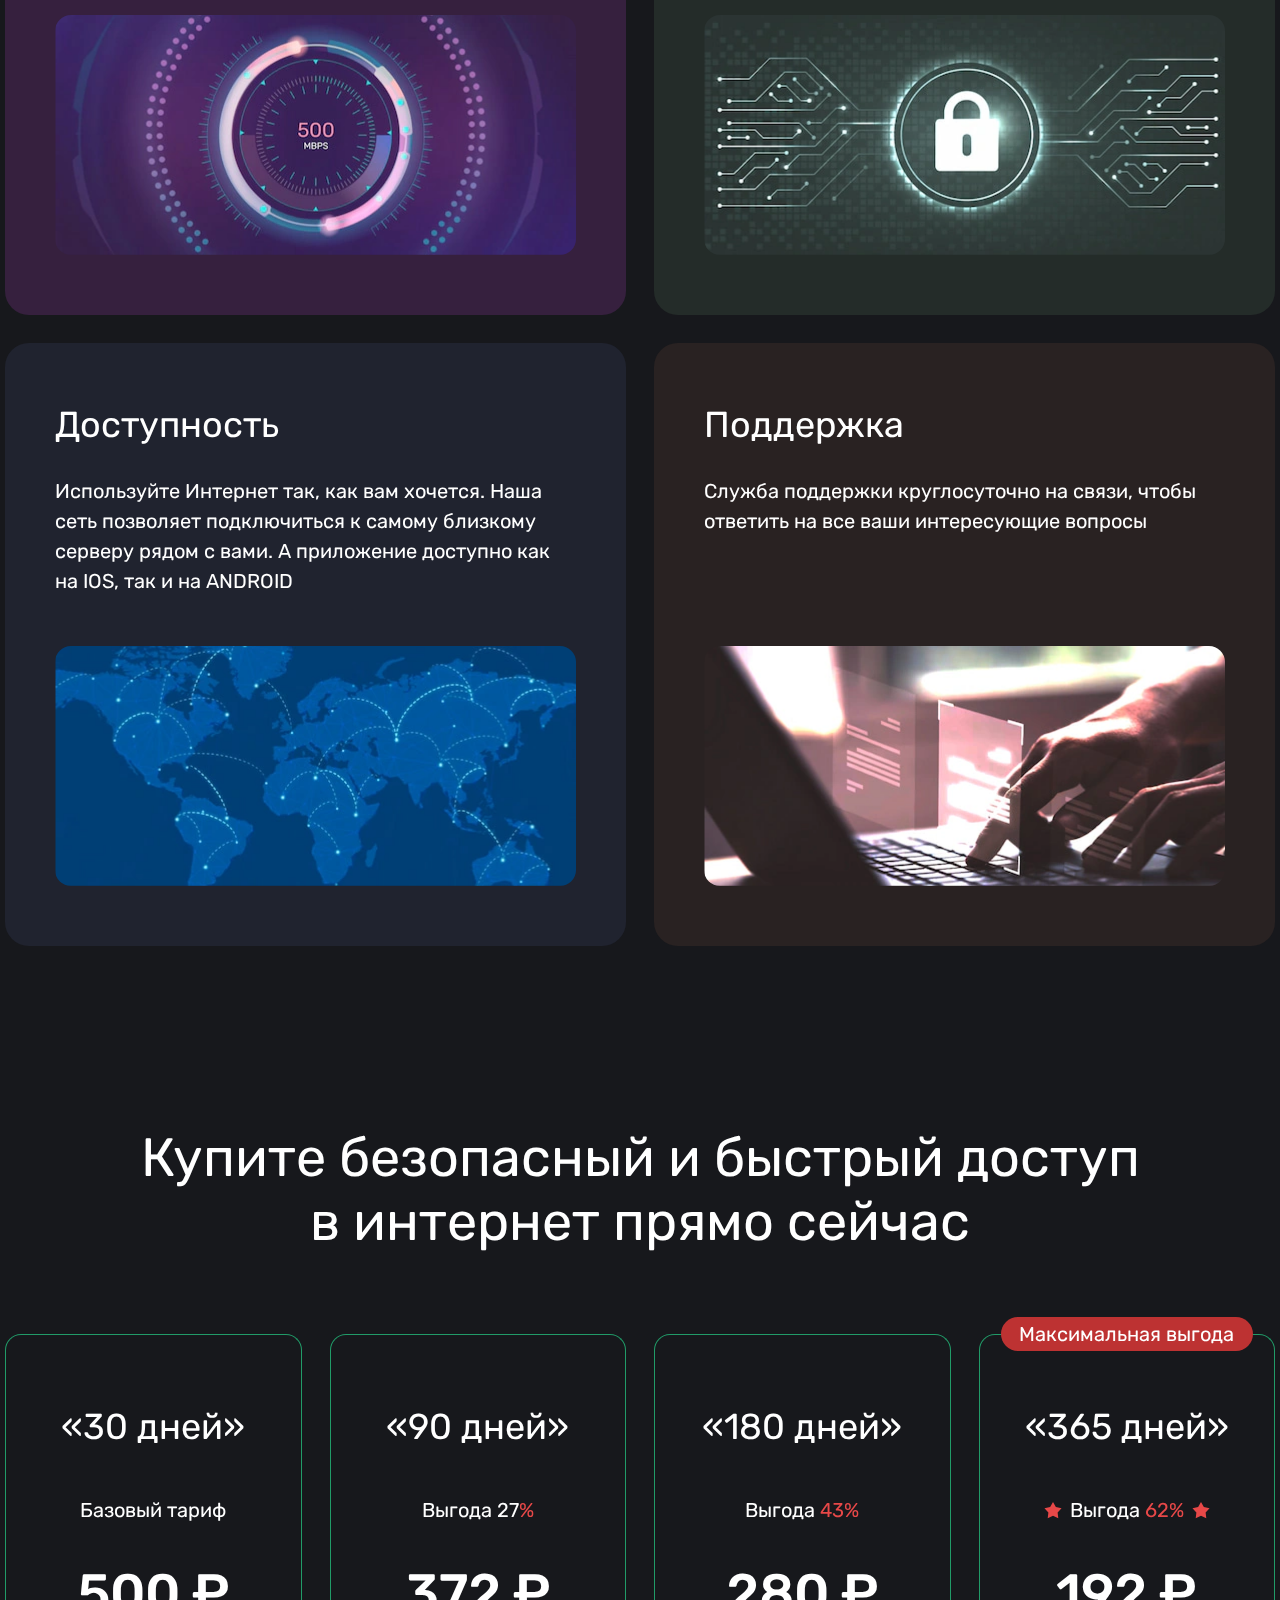
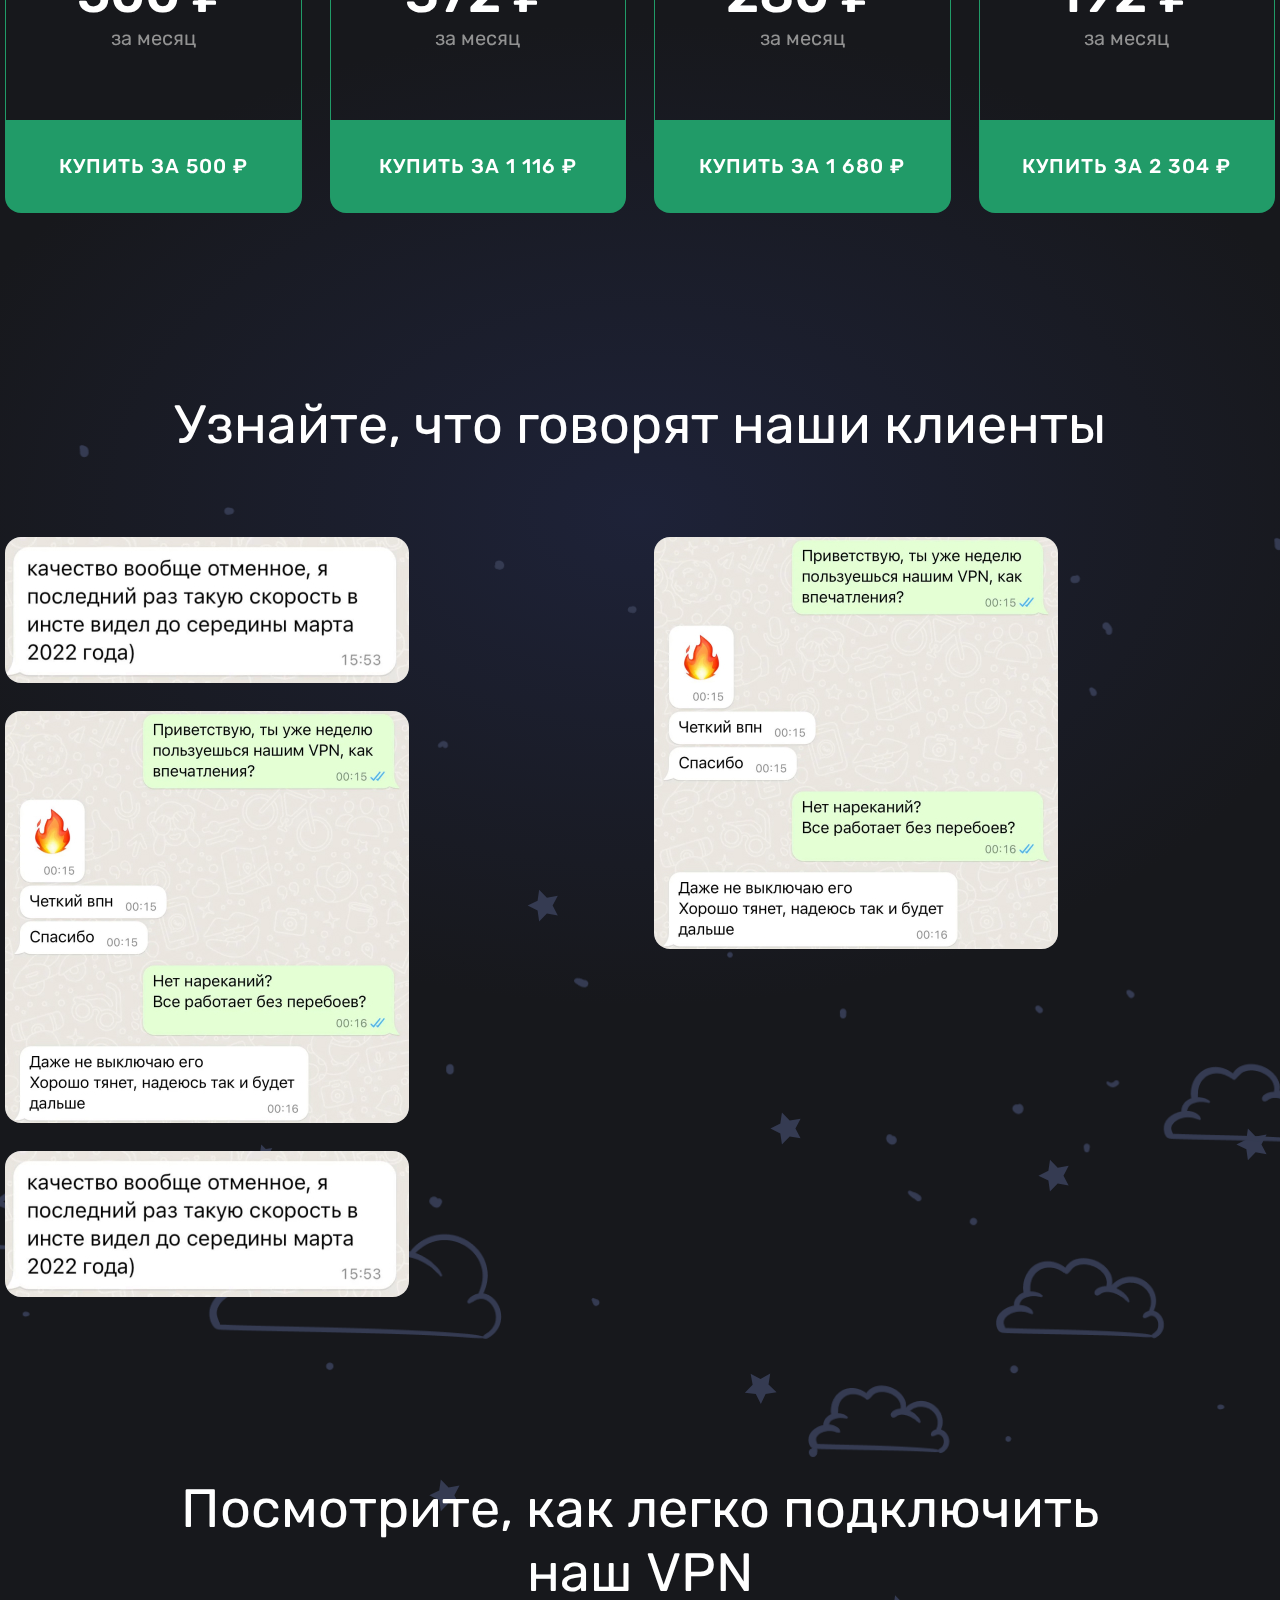
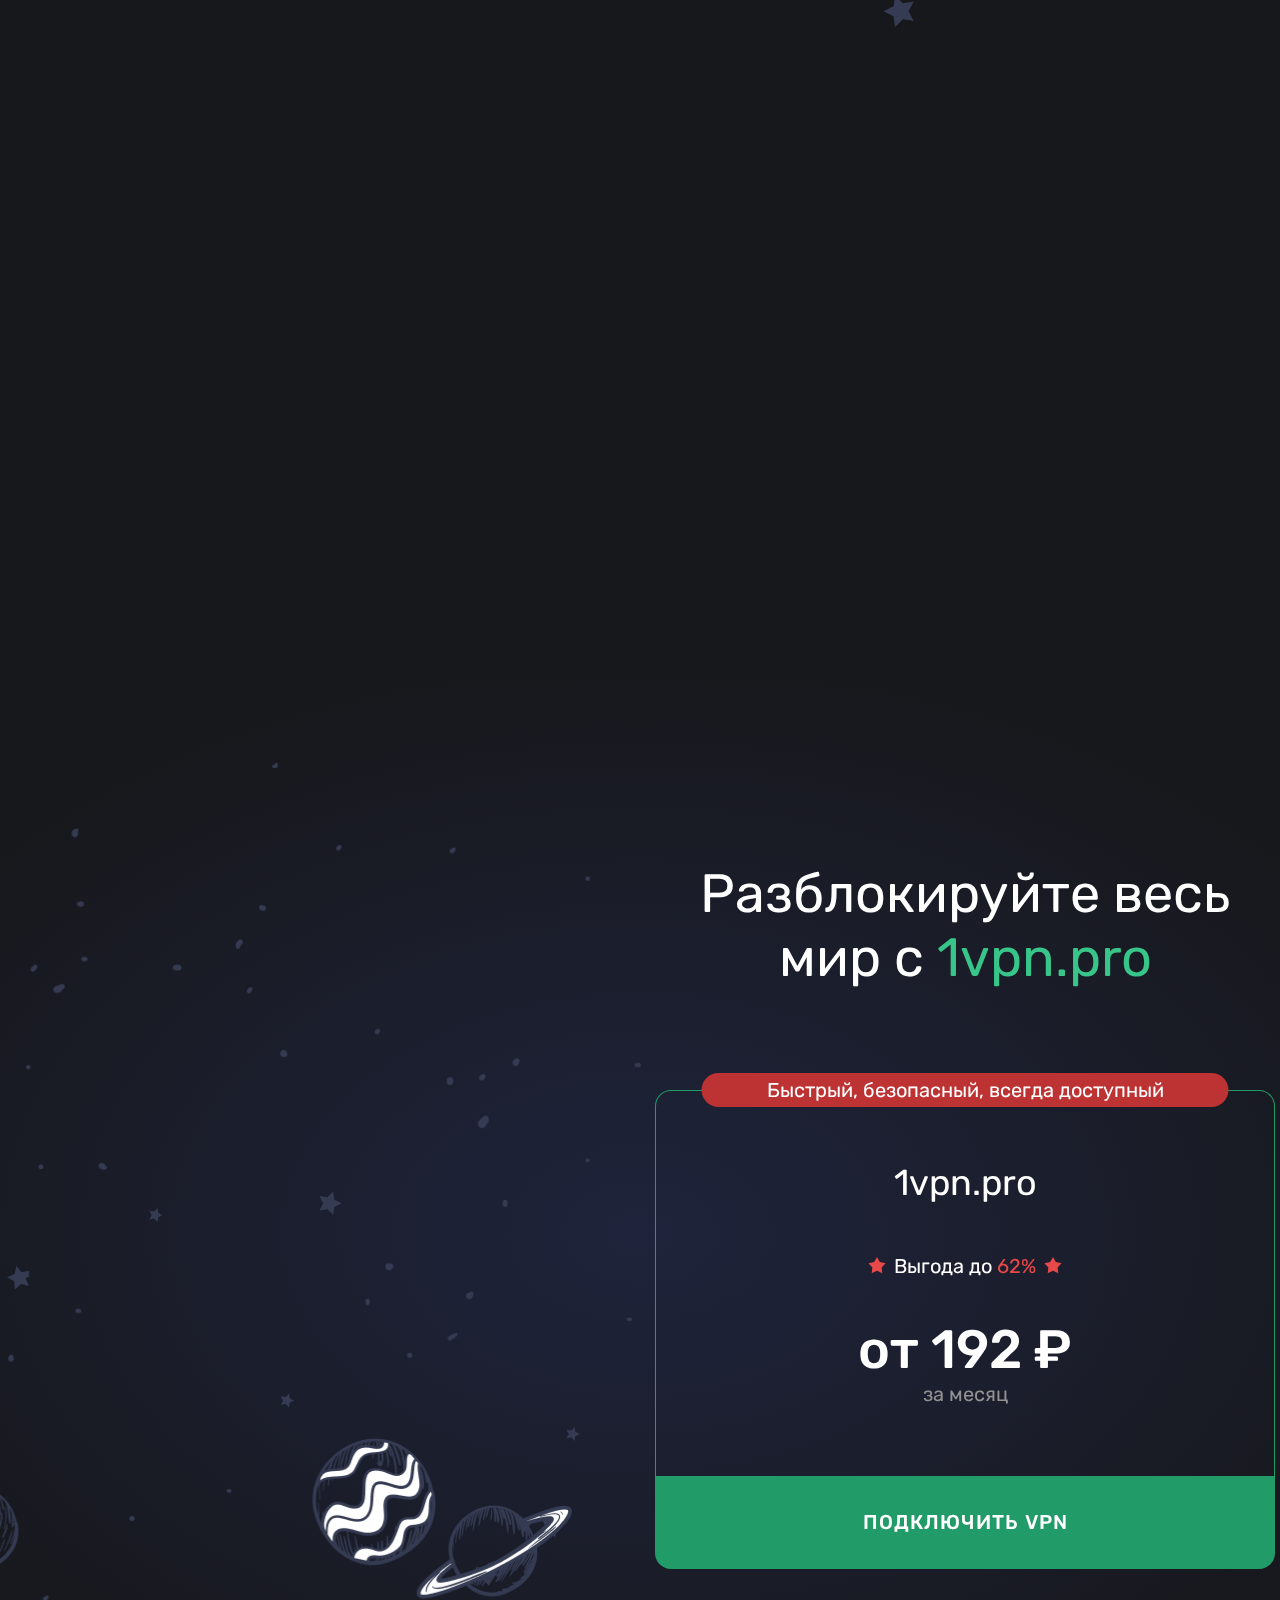
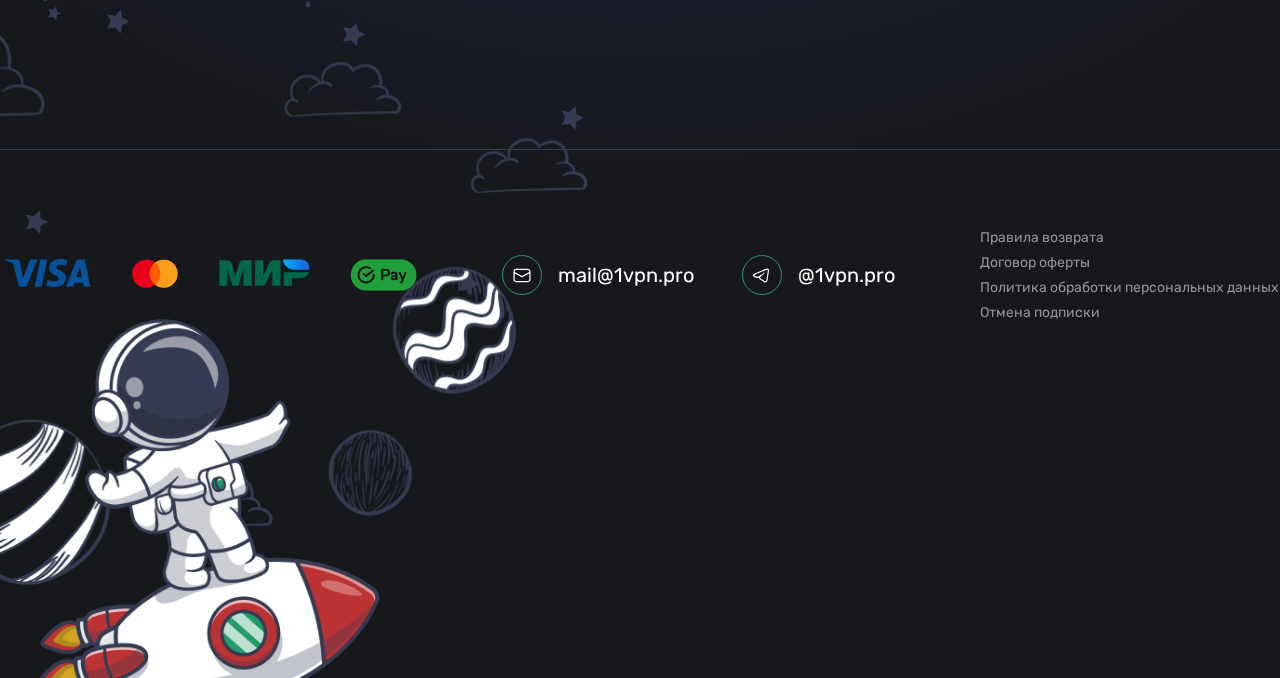
==== commit e1ce8433: "ff" ====
--- a/index.html
+++ b/index.html
@@ -20,10 +20,10 @@
             <a href="#" class="header__btn">Подключить VPN</a>
         </header>
         <section class="main">
-            <div class="js-parallax bg bg_stars-small-header animation-fadeIn" data-rellax-speed="1"></div>
-            <div class="js-parallax bg bg_stars-header animation-fadeIn" data-rellax-speed="2"></div>
-            <div class="js-parallax bg bg_clouds-header animation-fadeIn" data-rellax-speed="3"></div>
-            <div class="js-parallax bg bg_mascot-header" data-rellax-speed="4"></div>
+            <div class="bg bg_stars-small-header animation-fadeIn"></div>
+            <div class="js-parallax bg bg_stars-header animation-fadeIn" data-rellax-speed="1"></div>
+            <div class="js-parallax bg bg_clouds-header animation-fadeIn" data-rellax-speed="2" data-rellax-mobile-speed="1.2"></div>
+            <div class="js-parallax bg bg_mascot-header" data-rellax-speed="3" data-rellax-mobile-speed="1.4"></div>
             <div>
                 <div class="main__title">
                     <div class="color-green">VPN для вас.</div>
@@ -131,20 +131,20 @@
             </div>
         </section>
         <section class="section fourth">
-            <div class="js-parallax bg bg_stars-small-middle" data-rellax-speed="1" data-rellax-percentage="1"></div>  
-            <div class="js-parallax bg bg_stars-middle" data-rellax-speed="2" data-rellax-percentage="1"></div>  
-            <div class="js-parallax bg bg_clouds-middle" data-rellax-speed="3" data-rellax-percentage="1"></div>  
+            <div class="bg bg_stars-small-middle" data-rellax-speed="1" data-rellax-percentage="1"></div>  
+            <div class="js-parallax bg bg_stars-middle" data-rellax-speed="1" data-rellax-percentage="1"></div>  
+            <div class="js-parallax bg bg_clouds-middle" data-rellax-speed="2" data-rellax-percentage="1"></div>  
             <div class="section-title">Узнайте, что говорят наши клиенты</div>
             <div class="reviews swiper">
                 <div class="reviews__wrapper swiper-wrapper">
-                    <img src="images/review-1.jpg" class="reviews__image swiper-slide" width="404" height="146" loading="lazy">
-                    <img src="images/review-2.jpg" class="reviews__image swiper-slide" width="404" height="412" loading="lazy">
-                    <img src="images/review-3.jpg" class="reviews__image swiper-slide" width="404" height="146" loading="lazy">
-                    <img src="images/review-4.jpg" class="reviews__image swiper-slide" width="404" height="412" loading="lazy">
-                    <img src="images/review-5.jpg" class="reviews__image swiper-slide" width="404" height="412" loading="lazy">
-                    <img src="images/review-6.jpg" class="reviews__image swiper-slide" width="404" height="123" loading="lazy">
-                    <img src="images/review-7.jpg" class="reviews__image swiper-slide" width="404" height="146" loading="lazy">
-                    <img src="images/review-8.jpg" class="reviews__image swiper-slide" width="404" height="412" loading="lazy">
+                    <div class="swiper-slide"><img src="images/review-1.jpg" class="reviews__image" loading="lazy"></div>
+                    <div class="swiper-slide"><img src="images/review-2.jpg" class="reviews__image" loading="lazy"></div>
+                    <div class="swiper-slide"><img src="images/review-3.jpg" class="reviews__image" loading="lazy"></div>
+                    <div class="swiper-slide"><img src="images/review-4.jpg" class="reviews__image" loading="lazy"></div>
+                    <div class="swiper-slide"><img src="images/review-5.jpg" class="reviews__image" loading="lazy"></div>
+                    <div class="swiper-slide"><img src="images/review-6.jpg" class="reviews__image" loading="lazy"></div>
+                    <div class="swiper-slide"><img src="images/review-7.jpg" class="reviews__image" loading="lazy"></div>
+                    <div class="swiper-slide"><img src="images/review-8.jpg" class="reviews__image" loading="lazy"></div>
                 </div>
             </div>
             <div class="swiper-pagination" style="--swiper-pagination-bullet-inactive-color: #fff; top: auto; bottom: -20px;"></div>
@@ -152,16 +152,16 @@
         <section class="section fifth">
             <div class="section-title">Посмотрите, как легко подключить <nobr>наш VPN</nobr></div>
             <div class="fifth__video-block">
-                <iframe width="100%" height="100%" src="https://www.youtube.com/embed/dQw4w9WgXcQ?si=hkatymy_JsTXd1Gv" title="YouTube video player" frameborder="0" allow="accelerometer; autoplay; clipboard-write; encrypted-media; gyroscope; picture-in-picture; web-share" allowfullscreen></iframe>
+                <iframe width="100%" height="100%" src="https://www.youtube.com/embed/dQw4w9WgXcQ?si=hkatymy_JsTXd1Gv" title="YouTube video player" frameborder="0" allow="accelerometer; autoplay; clipboard-write; encrypted-media; gyroscope; picture-in-picture; web-share" allowfullscreen loading="lazy"></iframe>
             </div>
         </section>
         <section class="section sixth">
             <div class="sixth__bg-wrapper">
-                <div class="js-parallax bg bg_stars-small-footer" data-rellax-speed="1" data-rellax-percentage="1"></div>
-                <div class="js-parallax bg bg_stars-footer" data-rellax-speed="2" data-rellax-percentage="1"></div>
-                <div class="js-parallax bg bg_clouds" data-rellax-speed="3" data-rellax-percentage="1"></div>
-                <div class="js-parallax bg bg_planets" data-rellax-speed="4" data-rellax-percentage="1"></div>
-                <div class="js-parallax bg bg_mascot-footer" data-rellax-speed="5" data-rellax-percentage="1"></div>
+                <div class="bg bg_stars-small-footer" data-rellax-speed="1" data-rellax-percentage="1"></div>
+                <div class="js-parallax bg bg_stars-footer" data-rellax-speed="1.2" data-rellax-percentage="1"></div>
+                <div class="js-parallax bg bg_clouds" data-rellax-speed="1.4" data-rellax-percentage="1"></div>
+                <div class="js-parallax bg bg_planets" data-rellax-speed="1.6" data-rellax-percentage="1"></div>
+                <div class="js-parallax bg bg_mascot-footer" data-rellax-speed="2" data-rellax-percentage="1"></div>
             </div>
             <div class="sixth__wrapper">
                 <div class="section-title sixth__section-title">Разблокируйте весь мир с <span class="color-green">1vpn.pro</span></div>
@@ -200,6 +200,34 @@
             </div>
         </footer>
     </div>
+
+    <div class="popup popup_success" id="popup-success">
+        <div class="popup__window">
+            <button class="popup__close js-popup-close"><svg width="28" height="28" viewBox="0 0 28 28" xmlns="http://www.w3.org/2000/svg" class="popup__close-icon"><path d="M4.36173 2.29288C3.97119 1.90237 3.338 1.90237 2.94746 2.29288L2.29291 2.94737C1.90237 3.33788 1.90236 3.97101 2.29291 4.36152L11.93 13.9978L2.29308 23.6338C1.90254 24.0243 1.90254 24.6575 2.29308 25.048L2.94763 25.7025C3.33817 26.093 3.97137 26.093 4.36191 25.7025L13.9988 16.0664L23.6357 25.7024C24.0263 26.0929 24.6594 26.0929 25.05 25.7024L25.7045 25.0479C26.0951 24.6574 26.0951 24.0243 25.7045 23.6338L16.0676 13.9978L25.7047 4.36155C26.0953 3.97104 26.0953 3.3379 25.7047 2.9474L25.0502 2.29291C24.6596 1.9024 24.0264 1.9024 23.6359 2.29291L13.9988 11.9291L4.36173 2.29288Z" /></svg></button>
+            <div class="popup__picture">
+                <img src="./images/popup__mascot-success.png" srcset="./images/popup__mascot-success@2x.png 1.5x" loading="lazy" class="popup__image popup__image_success">
+            </div>
+            <div class="popup__content">
+                <div class="popup__title">Благодарим за оплату!</div>
+                <div class="popup__text">После того, как мы все проверим - ожидайте письмо с файлами настроек на указанную при оплате почту.</div>
+                <div class="popup__text">Если вы указали неверный e-mail адрес при оплате - свяжитесь с нами!</div>
+            </div>
+        </div>
+    </div>
+
+    <div class="popup popup_fail" id="popup-fail">
+        <div class="popup__window">
+            <button class="popup__close js-popup-close"><svg width="28" height="28" viewBox="0 0 28 28" xmlns="http://www.w3.org/2000/svg" class="popup__close-icon"><path d="M4.36173 2.29288C3.97119 1.90237 3.338 1.90237 2.94746 2.29288L2.29291 2.94737C1.90237 3.33788 1.90236 3.97101 2.29291 4.36152L11.93 13.9978L2.29308 23.6338C1.90254 24.0243 1.90254 24.6575 2.29308 25.048L2.94763 25.7025C3.33817 26.093 3.97137 26.093 4.36191 25.7025L13.9988 16.0664L23.6357 25.7024C24.0263 26.0929 24.6594 26.0929 25.05 25.7024L25.7045 25.0479C26.0951 24.6574 26.0951 24.0243 25.7045 23.6338L16.0676 13.9978L25.7047 4.36155C26.0953 3.97104 26.0953 3.3379 25.7047 2.9474L25.0502 2.29291C24.6596 1.9024 24.0264 1.9024 23.6359 2.29291L13.9988 11.9291L4.36173 2.29288Z" /></svg></button>
+            <div class="popup__picture">
+                <img src="./images/popup__mascot-fail.png" srcset="./images/popup__mascot-fail@2x.png 1.5x" loading="lazy" class="popup__image popup__image_fail">
+            </div>
+            <div class="popup__content">
+                <div class="popup__title">Упс! С вашим платежом что-то не так!</div>
+                <div class="popup__text">Попробуйте еще раз или попробуйте другую карту! Или свяжитесь с нами.</div>
+            </div>
+        </div>
+    </div>
+
     <link rel="stylesheet" href="./css/swiper-bundle.min.css" media="(max-width: 425px)" />
     <script src="./scripts/swiper-bundle.min.js"></script>
     <script src="./scripts/rellax.min.js"></script>
@@ -209,15 +237,33 @@
                 direction: 'horizontal',
                 slidesPerView: 1,
                 spaceBetween: 28,
+                // centeredSlides: true,
+                // setWrapperSize: true,
                 pagination: {
                     el: ".swiper-pagination",
                     dynamicBullets: true,
                 }
             });
         }
-        // var rellax = new Rellax('.js-parallax', {
-        //     center: true
-        // });
+
+        document.querySelectorAll('.popup__close').forEach(el => {
+            el.addEventListener('click', (e) => {
+                e.target.closest('.popup').classList.remove('is-shown');
+                window.location.hash = "";
+            })
+        });
+
+        if (window.location.hash == '#popup-success') {
+            document.getElementById('popup-success').classList.add('is-shown');
+        }
+        if (window.location.hash == '#popup-fail') {
+            document.getElementById('popup-fail').classList.add('is-shown');
+        }
+
+        var rellax = new Rellax('.js-parallax', {
+            breakpoints: [425, 1024, 1920],
+            center: true
+        });
     </script>
 </body>
 </html>--- a/css/style.css
+++ b/css/style.css
@@ -28,7 +28,7 @@
   font-family: Rubik, sans-serif;
   font-size: 1.25rem;
   color: var(--white);
-  overflow-x: hidden;
+  overflow-x: clip;
 }
 
 .color-green {
@@ -326,6 +326,9 @@
 }
 .icon_star {
   background-image: url(./../images/icon-star.svg);
+}
+.icon_close {
+  background-image: url(./../images/icon-close.svg);
 }
 
 .logo {
@@ -496,6 +499,9 @@
   max-height: 900px;
 }
 .reviews__image {
+  width: 100%;
+  max-width: 404px;
+  height: auto;
   border-radius: 16px;
 }
 
@@ -651,13 +657,117 @@
   color: var(--white);
 }
 
+.popup.is-shown {
+  display: flex;
+}
+
+.popup {
+  width: 100vw;
+  height: 100vh;
+  position: fixed;
+  top: 0;
+  left: 0;
+  background: rgba(23, 24, 28, 0.9);
+  display: none;
+  justify-content: center;
+  align-items: center;
+  z-index: 10;
+}
+.popup__window {
+  position: relative;
+  display: flex;
+  padding: 60px 80px 60px 100px;
+  justify-content: center;
+  align-items: center;
+  gap: 40px;
+  border-radius: 20px;
+  border: 2px solid var(--green-darker);
+  background: var(--bg);
+  gap: 40px;
+}
+.popup__close {
+  position: absolute;
+  top: 32px;
+  right: 32px;
+  width: 28px;
+  height: 28px;
+  background-color: transparent;
+  border: none;
+  cursor: pointer;
+}
+.popup__close-icon {
+  width: 100%;
+  height: 100%;
+  fill: #7C7D81;
+  transition: fill 0.1s;
+}
+.popup__close-icon:hover {
+  fill: var(--white);
+}
+.popup__image_fail {
+  width: 368px;
+  height: 238px;
+}
+.popup__image_success {
+  width: 400px;
+  height: 386px;
+}
+.popup__content {
+  max-width: 430px;
+}
+.popup__title {
+  text-align: center;
+  font-size: 2.25rem;
+  margin-bottom: 40px;
+}
+.popup__text {
+  text-align: center;
+  line-height: 150%;
+  margin-bottom: 28px;
+}
+
+.popup_success .popup__window {
+  border-color: var(--green-darker);
+}
+.popup_success .popup__title {
+  color: var(--green);
+}
+.popup_success .popup__image_fail {
+  display: none;
+}
+
+.popup_fail .popup__window {
+  border-color: var(--red-darker);
+}
+.popup_fail .popup__title {
+  color: var(--red-darker);
+}
+.popup_fail .popup__image_success {
+  display: none;
+}
+
 @media (max-width: 1024px) {
+  .popup__window {
+    margin-left: 40px;
+    margin-right: 40px;
+    padding: 60px 80px;
+    width: 100%;
+    flex-direction: column;
+  }
+  .popup__image_success {
+    width: 318px;
+    height: 306px;
+  }
+  .popup__image_fail {
+    width: 400px;
+    height: 242px;
+  }
   .bg_mascot-header {
     top: 430px;
     right: 50px;
   }
   .bg_mascot-header.js-parallax {
-    top: 550px;
+    top: 340px;
   }
   .bg_stars-small-header {
     top: 220px;
@@ -669,34 +779,46 @@
   .bg_clouds-header {
     top: 220px;
     right: -250px;
-    transform: scale(1.1);
+    scale: 1.1;
   }
   .bg_clouds-middle, .bg_stars-middle {
     left: 0;
   }
   .bg_mascot-footer {
     left: 50%;
-    transform: translate(-50%, 0);
+    translate: -50% 0;
+  }
+  .bg_mascot-footer.js-parallax {
+    top: 500px;
   }
   .bg_planets {
     top: 89px;
     left: 50%;
-    transform: translate(-55%, 0);
+    translate: -55% 0;
+  }
+  .bg_planets.js-parallax {
+    top: 240px;
   }
   .bg_stars-footer {
     top: 10px;
     left: 50%;
-    transform: translate(-50%, 0);
+    translate: -50% 0;
+  }
+  .bg_stars-footer.js-parallax {
+    top: 110px;
   }
   .bg_stars-small-footer {
     top: 20px;
     left: 50%;
-    transform: translate(-50%, 0);
+    translate: -50% 0;
   }
   .bg_clouds {
     top: 170px;
     left: 50%;
-    transform: translate(-50%, 0);
+    translate: -50% 0;
+  }
+  .bg_clouds.js-parallax {
+    top: 270px;
   }
   .layout {
     max-width: 1024px;
@@ -723,6 +845,10 @@
   .second__pros-cards {
     grid-template: 1fr/1fr;
   }
+  .pros-card__image-box {
+    aspect-ratio: auto;
+    height: 240px;
+  }
   .plan-card:hover {
     transform: none;
   }
@@ -739,9 +865,6 @@
     align-items: center;
     flex-wrap: nowrap;
     max-height: none;
-  }
-  .reviews__row {
-    width: 404px;
   }
   .sixth {
     flex-direction: column-reverse;
@@ -767,12 +890,28 @@
   }
 }
 @media (max-width: 425px) {
+  .popup__window {
+    margin-left: 20px;
+    margin-right: 20px;
+    padding: 80px 20px 40px;
+  }
+  .popup__image {
+    display: none;
+  }
+  .popup__image_success {
+    max-width: 238px;
+    height: auto;
+  }
+  .popup__image_fail {
+    max-width: 310px;
+    height: auto;
+  }
   .bg_mascot-header, .bg_mascot-header.js-parallax {
     width: 201px;
     height: 323px;
-    top: 450px;
+    top: 400px;
     left: 150px;
-    right: none;
+    right: unset;
     z-index: 1;
   }
   .bg_clouds-header {
@@ -797,24 +936,23 @@
     width: 215px;
     height: 250px;
   }
-  .bg_planets {
+  .bg_mascot-footer.js-parallax {
+    top: 180px;
+  }
+  .bg_planets, .bg_planets.js-parallax {
     scale: 0.6;
-    top: 0;
-    left: 0;
-  }
-  .bg_clouds {
+    top: -70px;
+  }
+  .bg_clouds, .bg_clouds.js-parallax {
     scale: 0.65;
-    top: 50px;
-    left: 40px;
-  }
-  .bg_stars-footer {
+    top: -20px;
+  }
+  .bg_stars-footer, .bg_stars-footer.js-parallax {
     scale: 0.6;
     top: -160px;
-    left: 0;
   }
   .bg_stars-small-footer {
     scale: 0.7;
-    left: 40px;
     top: -140px;
   }
   .layout {
@@ -895,12 +1033,19 @@
     grid-template-columns: 1fr;
     row-gap: 28px;
   }
+  .fourth::before {
+    top: -840px;
+  }
   .reviews__wrapper {
+    display: block;
+    gap: 0;
     flex-direction: row;
     flex-wrap: nowrap;
   }
   .reviews__image {
+    width: 100%;
     height: auto;
+    max-width: unset;
   }
   .swiper-pagination {
     display: block;
@@ -915,7 +1060,7 @@
     margin-bottom: 67px;
   }
   .sixth__bg-wrapper {
-    height: 470px;
+    height: 420px;
   }
   .footer {
     padding-top: 40px;
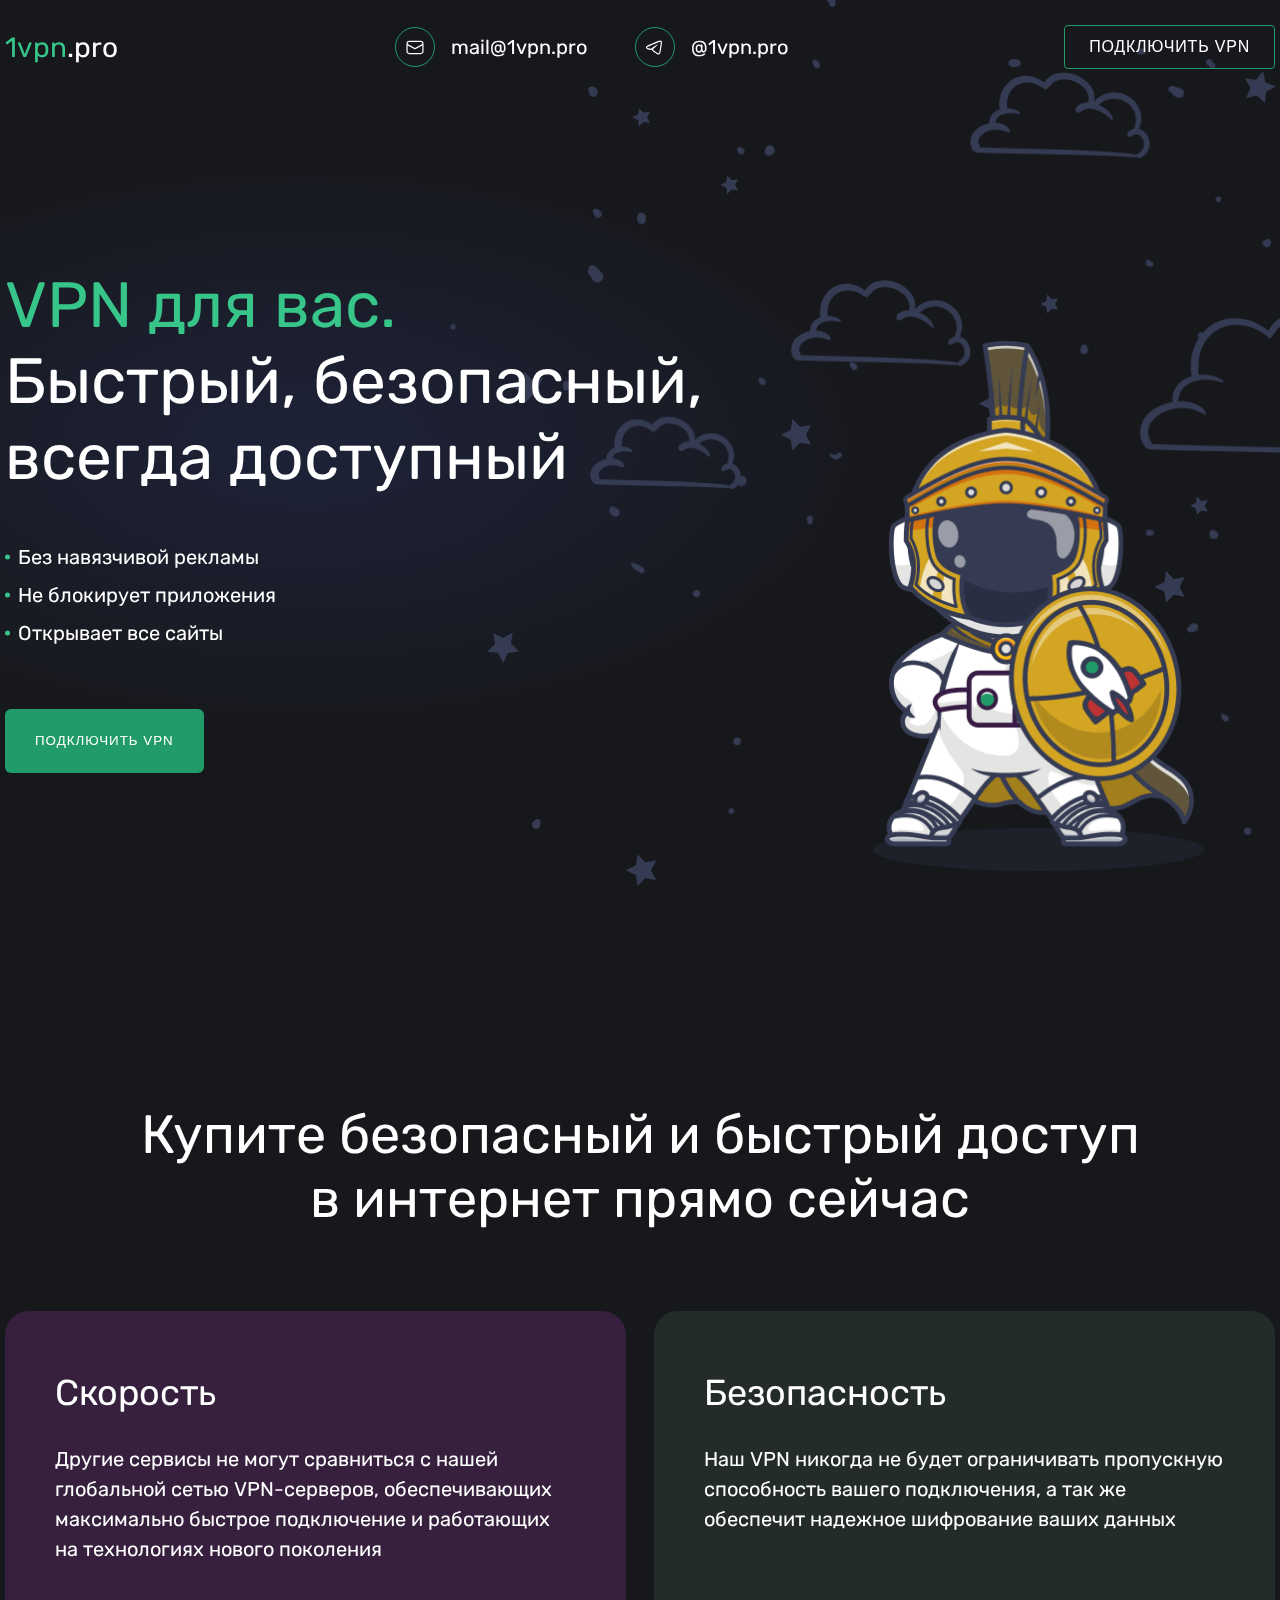
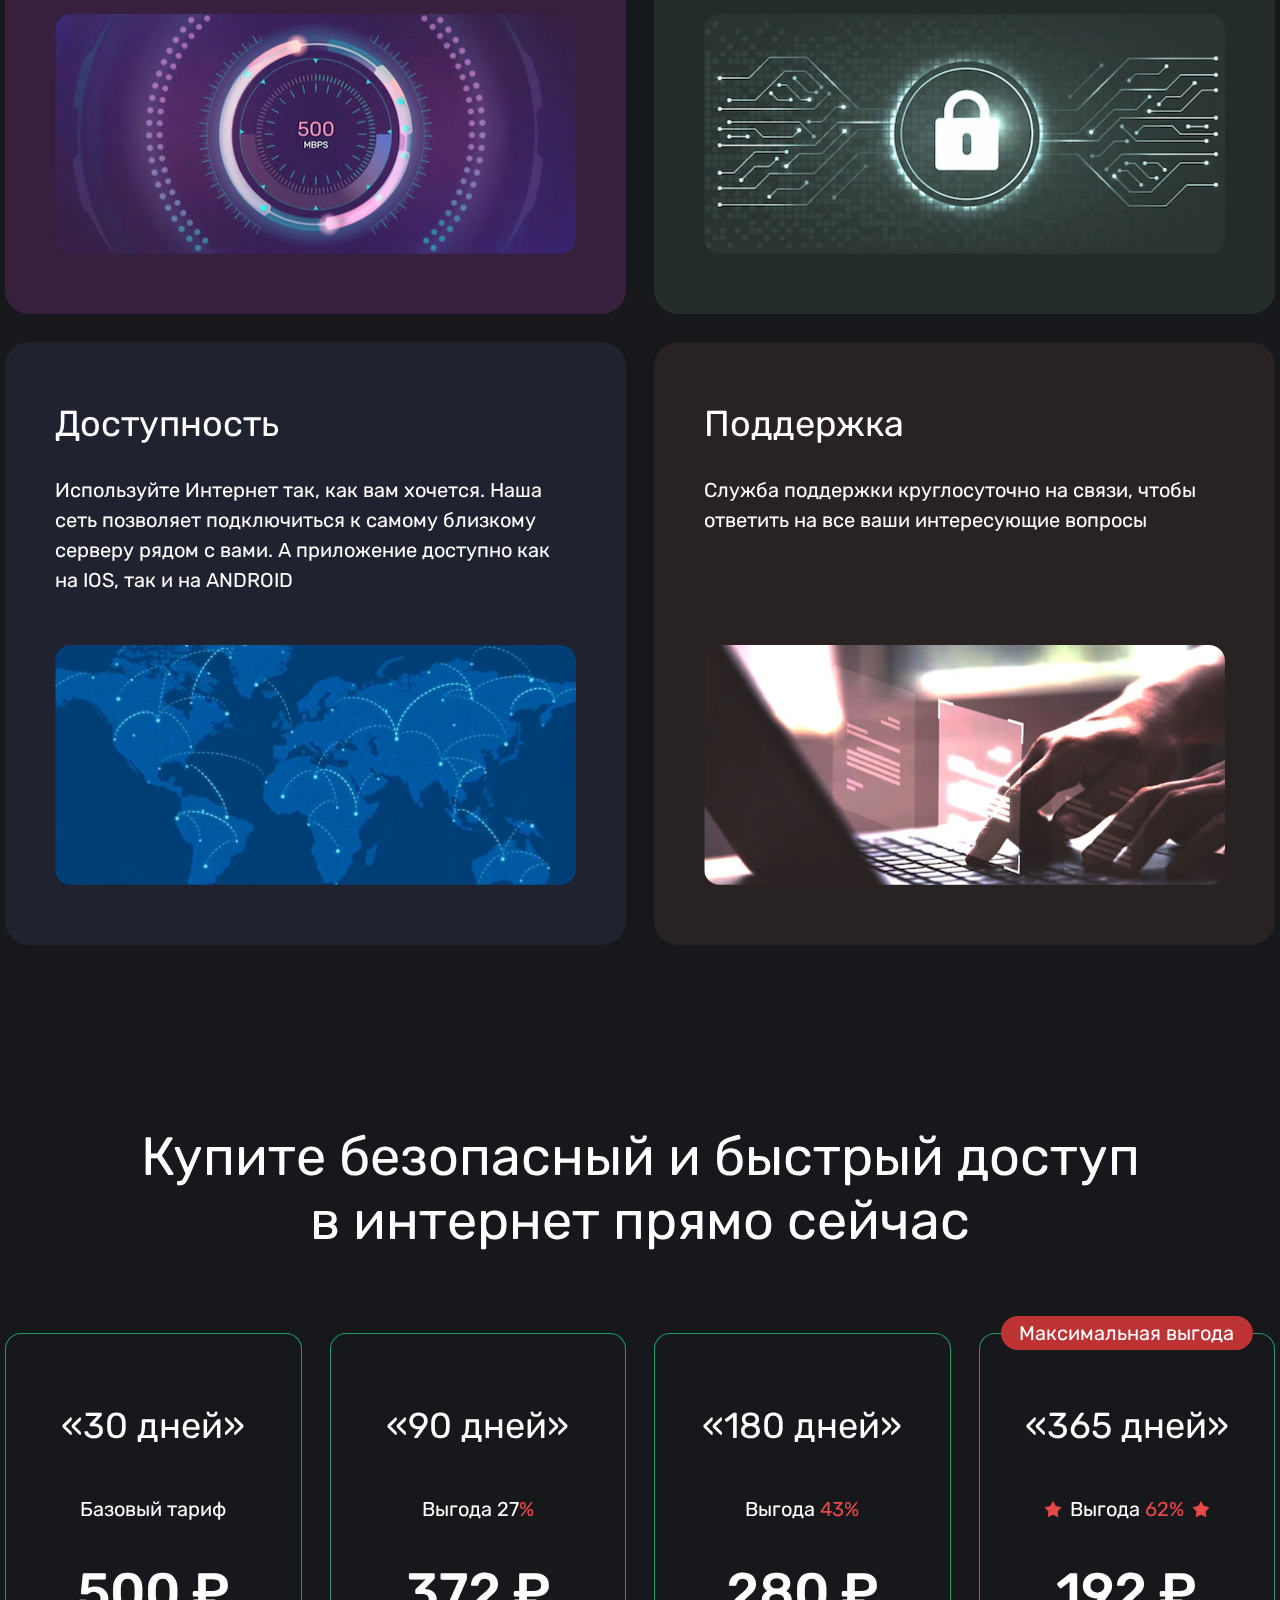
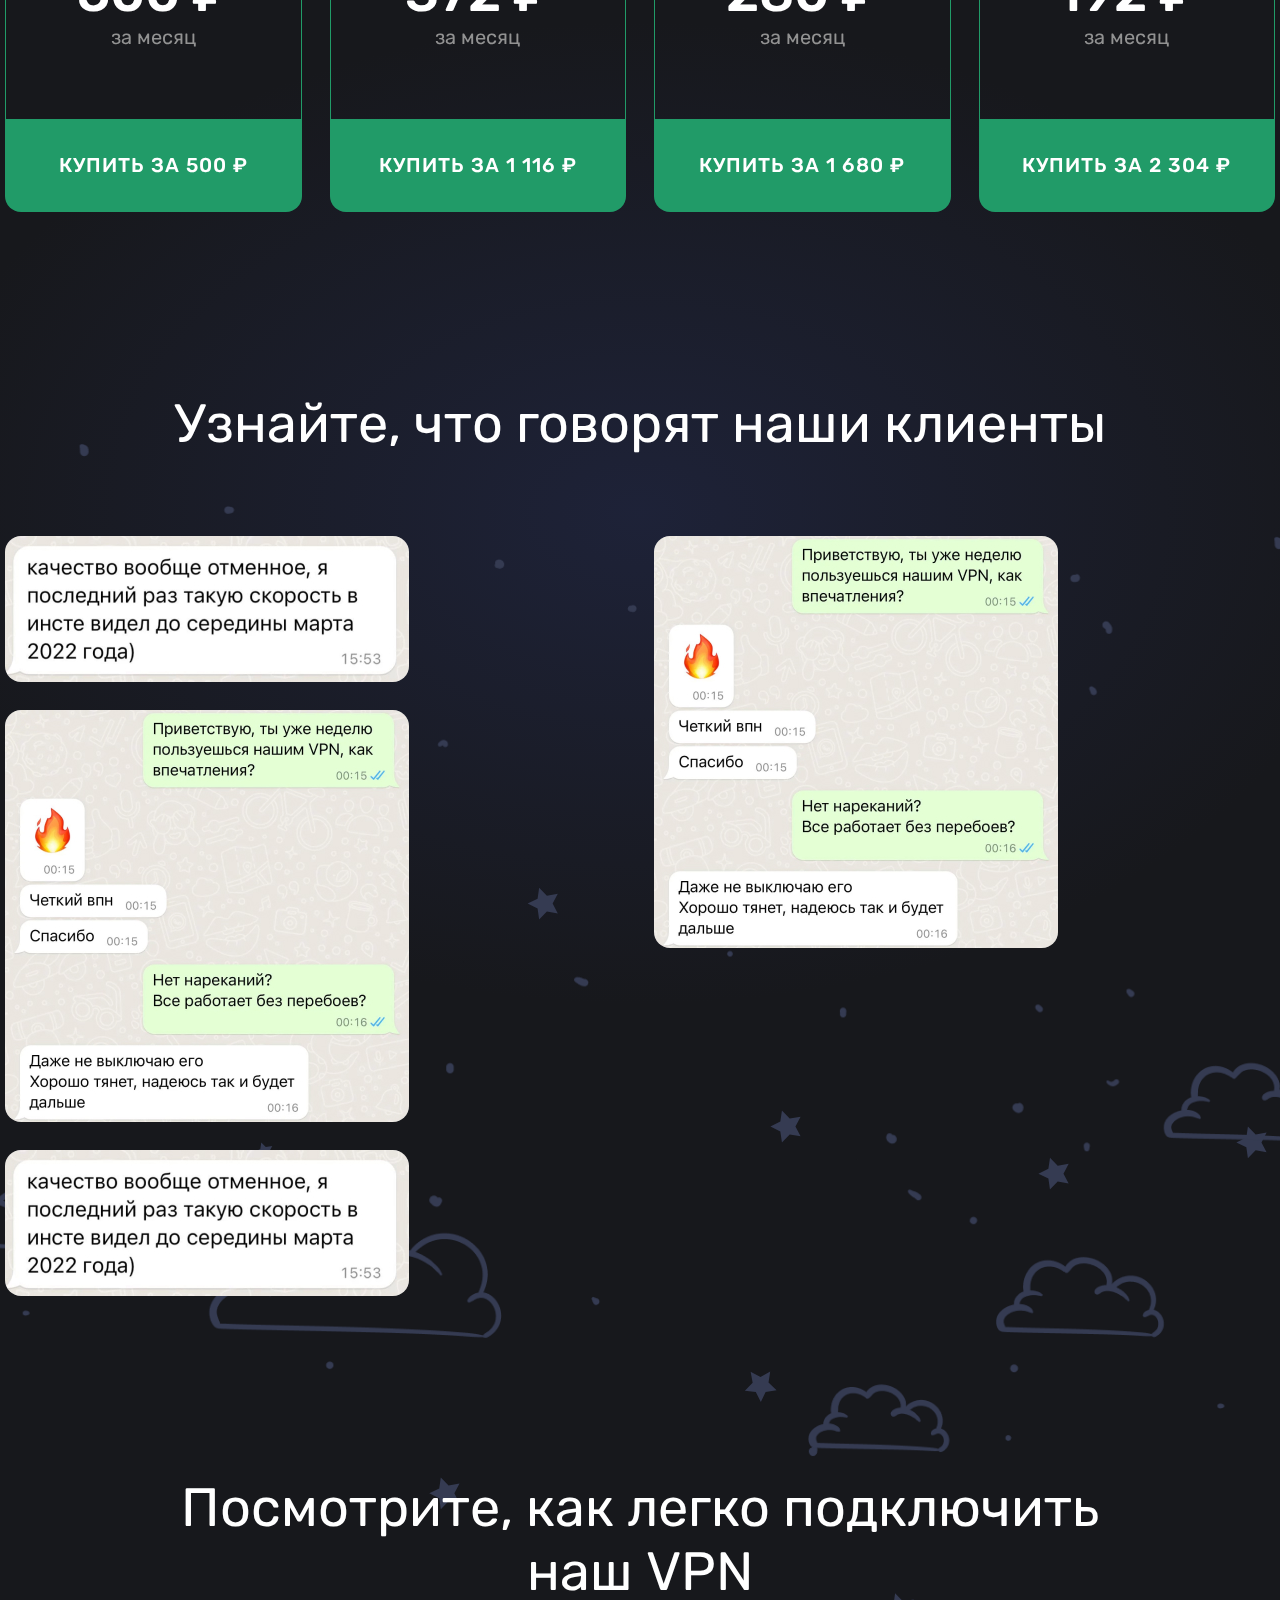
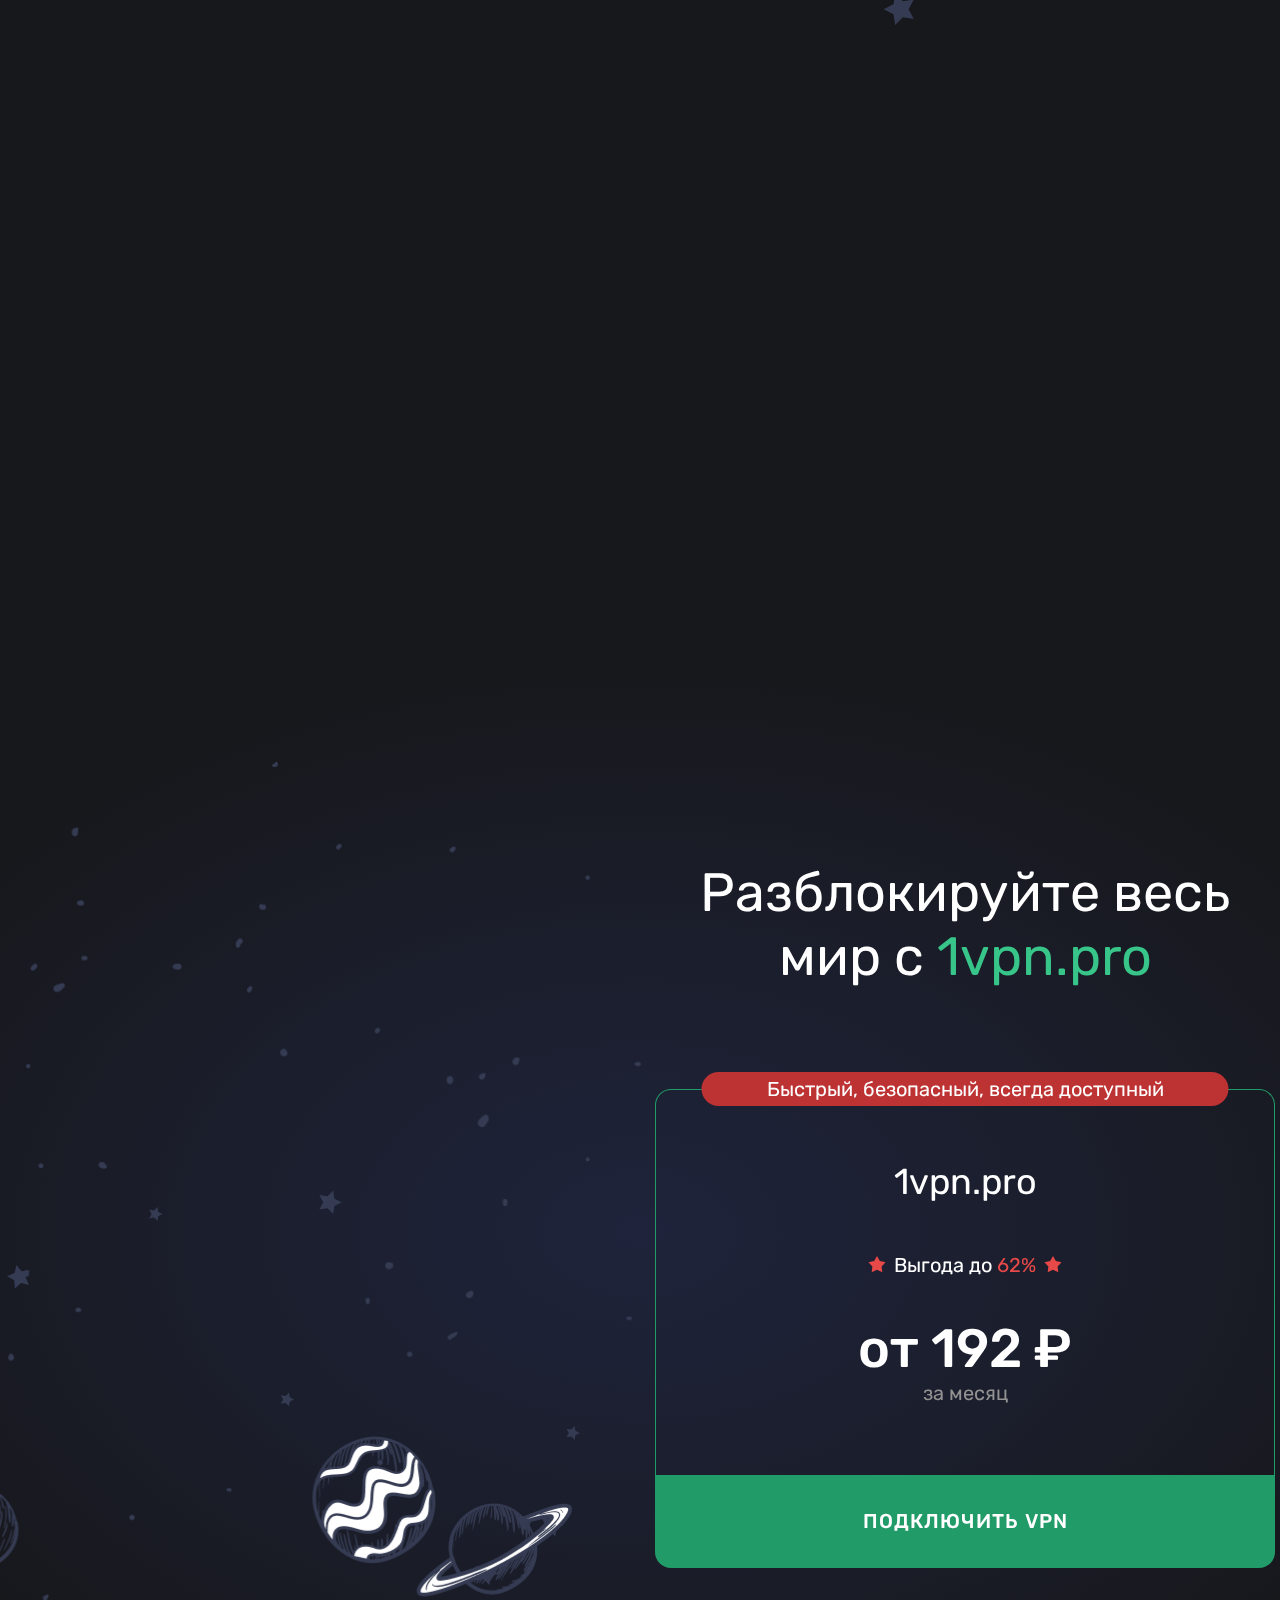
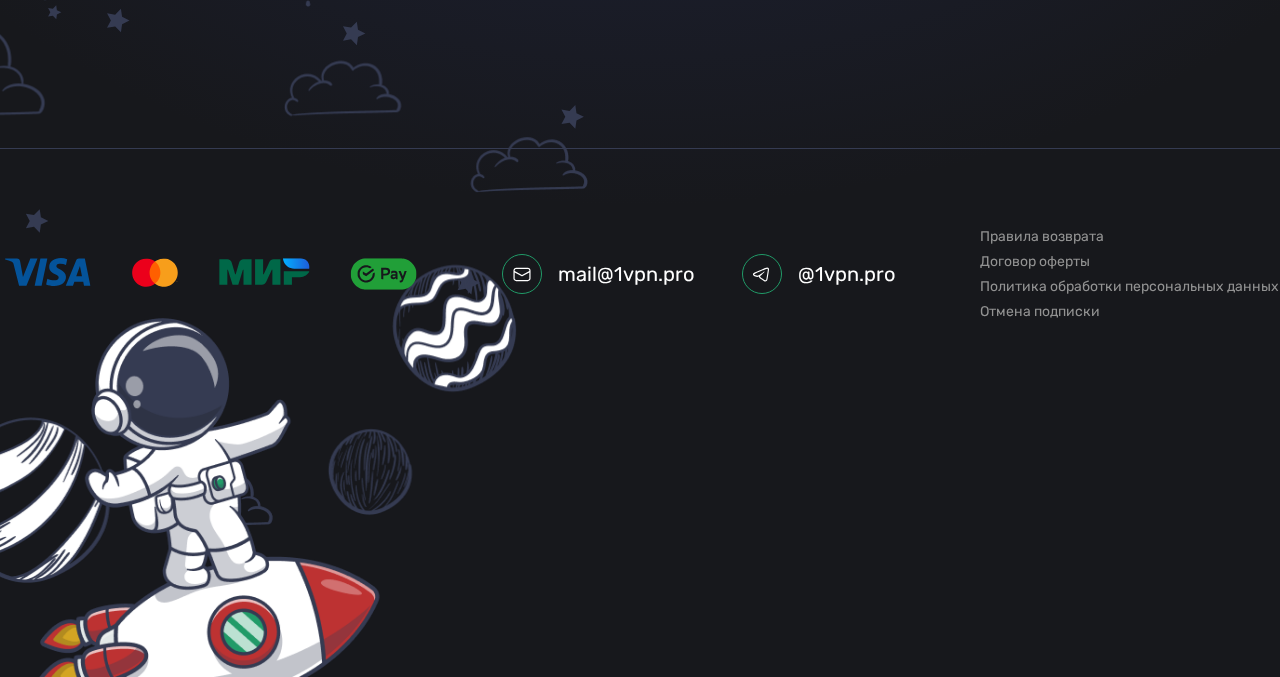
==== commit 5d839e82: "client fixes" ====
--- a/index.html
+++ b/index.html
@@ -17,7 +17,7 @@
                 <a href="#" class="contacts__btn"><span class="contacts__icon icon icon_mail"></span><span class="contacts__label">mail@1vpn.pro</span></a>
                 <a href="#" class="contacts__btn"><span class="contacts__icon icon icon_tg"></span><span class="contacts__label">@1vpn.pro</span></a>
             </div>
-            <a href="#" class="header__btn">Подключить VPN</a>
+            <button class="header__btn js-scroll-to-buy">Подключить VPN</button>
         </header>
         <section class="main">
             <div class="bg bg_stars-small-header animation-fadeIn"></div>
@@ -34,7 +34,7 @@
                     <li class="main__pros-item">Не блокирует приложения</li>
                     <li class="main__pros-item">Открывает все сайты</li>
                 </ul>
-                <a href="#" class="main__btn">Подключить VPN</a>
+                <button class="main__btn js-scroll-to-buy">Подключить VPN</button>
             </div>
         </section>
         <section class="section second">
@@ -84,7 +84,7 @@
                 </div>
             </div>
         </section>
-        <section class="section third">
+        <section class="section third" id="buy">
             <div class="section-title">
                 Купите безопасный и быстрый доступ <nobr>в интернет</nobr> прямо сейчас
             </div>
@@ -96,7 +96,8 @@
                         <div class="plan-card__price">500 ₽</div>
                         <div class="plan-card__price-period">за месяц</div>
                     </div>
-                    <a href="#" class="plan-card__btn">Купить за 500 ₽</a>
+                    <div class="plan-card__btn">Купить за 500 ₽</div>
+                    <a href="#" class="plan-card__link"></a>
                 </div>
                 <div class="plan-card">
                     <div class="plan-card__wrapper">
@@ -105,7 +106,8 @@
                         <div class="plan-card__price">372 ₽</div>
                         <div class="plan-card__price-period">за месяц</div>
                     </div>
-                    <a href="#" class="plan-card__btn">Купить за 1 116 ₽</a>
+                    <div class="plan-card__btn">Купить за 1 116 ₽</div>
+                    <a href="#" class="plan-card__link"></a>
                 </div>
                 <div class="plan-card">
                     <div class="plan-card__wrapper">
@@ -114,7 +116,8 @@
                         <div class="plan-card__price">280 ₽</div>
                         <div class="plan-card__price-period">за месяц</div>
                     </div>
-                    <a href="#" class="plan-card__btn">Купить за 1 680 ₽</a>
+                    <div class="plan-card__btn">Купить за 1 680 ₽</div>
+                    <a href="#" class="plan-card__link"></a>
                 </div>
                 <div class="plan-card plan-card--highlighted">
                     <div class="plan-card__wrapper">
@@ -126,7 +129,8 @@
                         <div class="plan-card__price">192 ₽</div>
                         <div class="plan-card__price-period">за месяц</div>
                     </div>
-                    <a href="#" class="plan-card__btn">Купить за 2 304 ₽</a>
+                    <div class="plan-card__btn">Купить за 2 304 ₽</div>
+                    <a href="#" class="plan-card__link"></a>
                 </div>
             </div>
         </section>
@@ -175,7 +179,8 @@
                         <div class="plan-card__price">от 192 ₽</div>
                         <div class="plan-card__price-period">за месяц</div>
                     </div>
-                    <a href="#" class="plan-card__btn">Подключить VPN</a>
+                    <div class="plan-card__btn">Подключить VPN</div>
+                    <a href="#" class="plan-card__link"></a>
                 </div>
             </div>
         </section>
@@ -231,39 +236,7 @@
     <link rel="stylesheet" href="./css/swiper-bundle.min.css" media="(max-width: 425px)" />
     <script src="./scripts/swiper-bundle.min.js"></script>
     <script src="./scripts/rellax.min.js"></script>
-    <script>
-        if (window.innerWidth <= 425 && Swiper !== undefined) {
-            const swiper = new Swiper('.swiper', {
-                direction: 'horizontal',
-                slidesPerView: 1,
-                spaceBetween: 28,
-                // centeredSlides: true,
-                // setWrapperSize: true,
-                pagination: {
-                    el: ".swiper-pagination",
-                    dynamicBullets: true,
-                }
-            });
-        }
-
-        document.querySelectorAll('.popup__close').forEach(el => {
-            el.addEventListener('click', (e) => {
-                e.target.closest('.popup').classList.remove('is-shown');
-                window.location.hash = "";
-            })
-        });
-
-        if (window.location.hash == '#popup-success') {
-            document.getElementById('popup-success').classList.add('is-shown');
-        }
-        if (window.location.hash == '#popup-fail') {
-            document.getElementById('popup-fail').classList.add('is-shown');
-        }
-
-        var rellax = new Rellax('.js-parallax', {
-            breakpoints: [425, 1024, 1920],
-            center: true
-        });
-    </script>
+    <script src="./scripts/main.js"></script>
+
 </body>
 </html>--- a/css/style.css
+++ b/css/style.css
@@ -11,6 +11,12 @@
 
 img {
   vertical-align: bottom;
+}
+
+button {
+  border: none;
+  background-color: transparent;
+  cursor: pointer;
 }
 
 html {
@@ -277,7 +283,7 @@
   border-radius: 4px;
   border: 1px solid var(--green-darker);
   font-size: 1rem;
-  padding: 0 1.5rem;
+  padding: 0.75rem 1.5rem;
   text-transform: uppercase;
   letter-spacing: 0.05rem;
   color: inherit;
@@ -579,6 +585,14 @@
   letter-spacing: 1px;
   text-transform: uppercase;
 }
+.plan-card__link {
+  position: absolute;
+  display: block;
+  top: 0;
+  left: 0;
+  right: 0;
+  bottom: 0;
+}
 
 .plan-card--highlighted .plan-card__wrapper {
   border: 1px solid var(--green-darker);
@@ -891,20 +905,30 @@
 }
 @media (max-width: 425px) {
   .popup__window {
-    margin-left: 20px;
-    margin-right: 20px;
-    padding: 80px 20px 40px;
-  }
-  .popup__image {
-    display: none;
+    margin-left: 10px;
+    margin-right: 10px;
+    padding: 50px 15px 15px;
+    gap: 25px;
+  }
+  .popup__close {
+    top: 15px;
+    right: 15px;
   }
   .popup__image_success {
-    max-width: 238px;
+    max-width: 200px;
     height: auto;
   }
   .popup__image_fail {
-    max-width: 310px;
+    max-width: 210px;
     height: auto;
+  }
+  .popup__title {
+    font-size: 1.75rem;
+    margin-bottom: 24px;
+  }
+  .popup__text {
+    font-size: 1rem;
+    margin-bottom: 16px;
   }
   .bg_mascot-header, .bg_mascot-header.js-parallax {
     width: 201px;
@@ -977,8 +1001,7 @@
   }
   .header__btn {
     font-size: 0.75rem;
-    padding-left: 1rem;
-    padding-right: 1rem;
+    padding: 0.5rem 1rem;
   }
   .logo {
     font-size: 1.25rem;
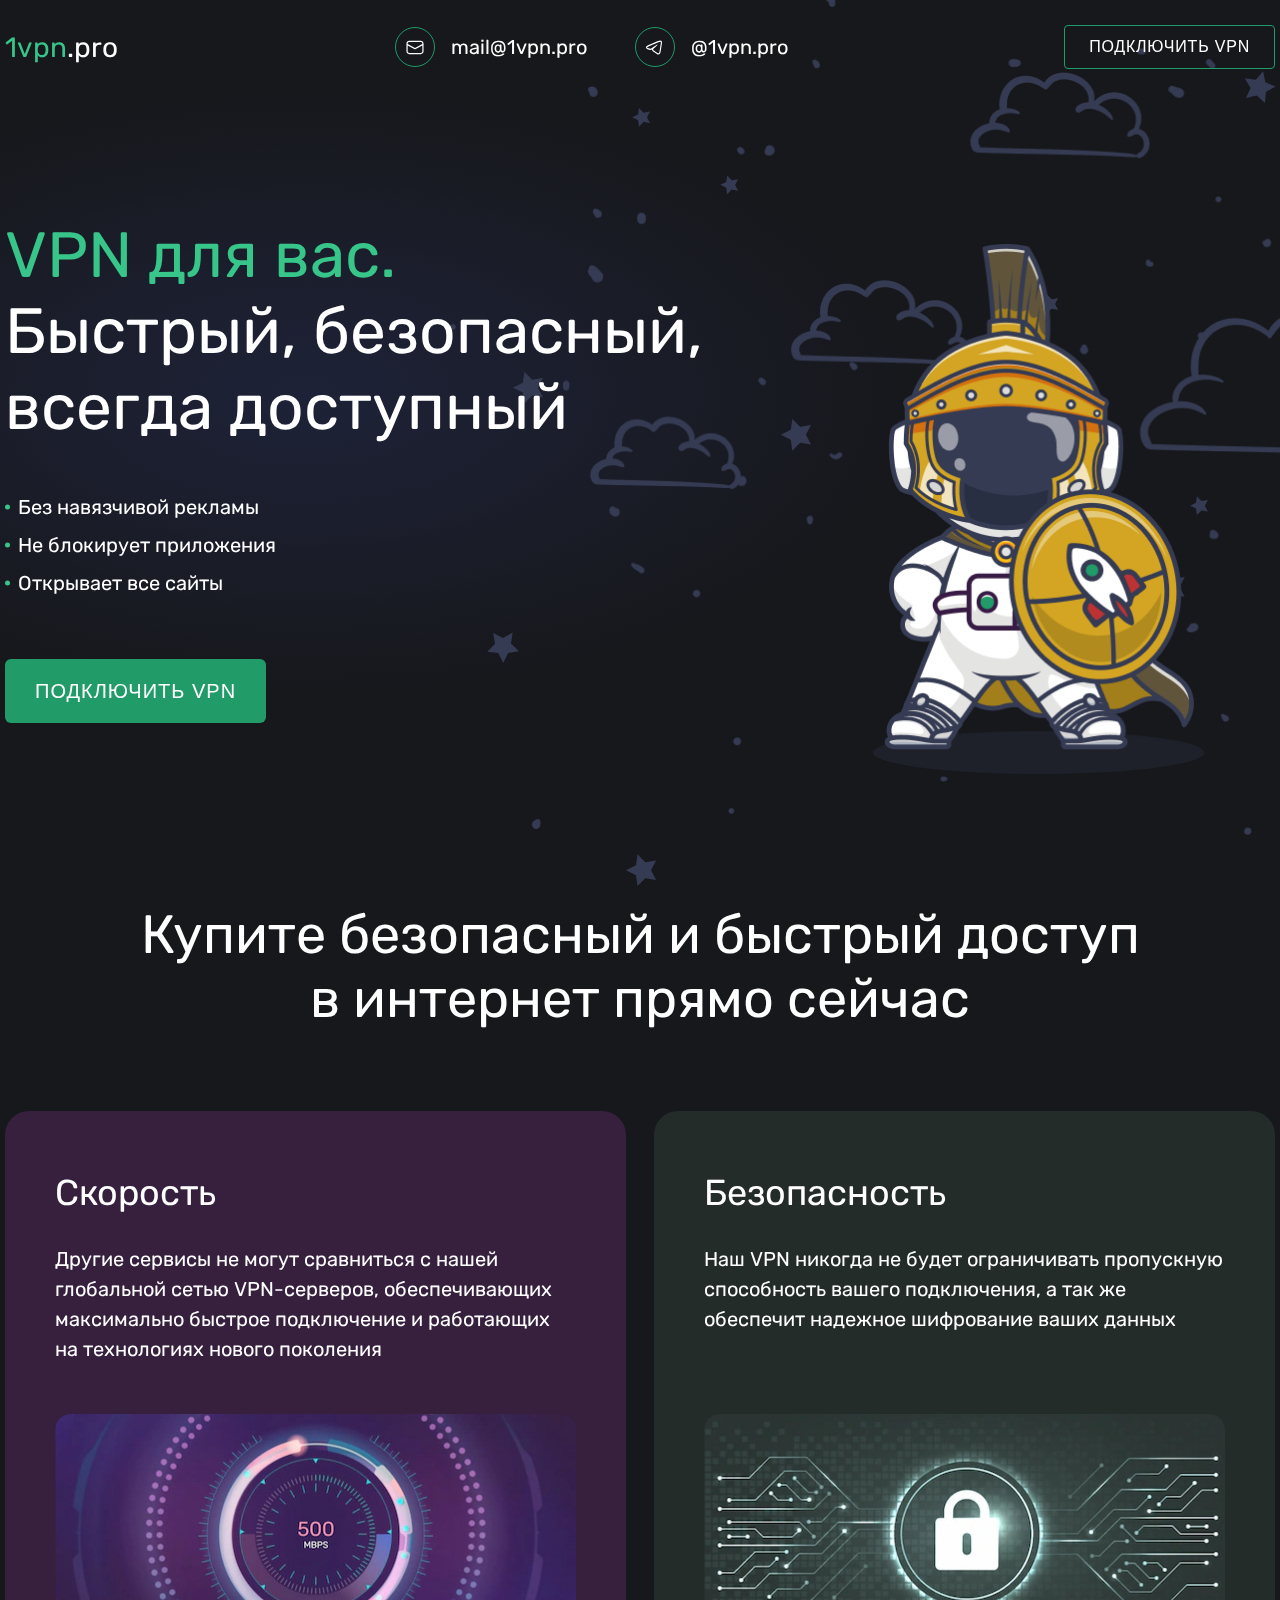
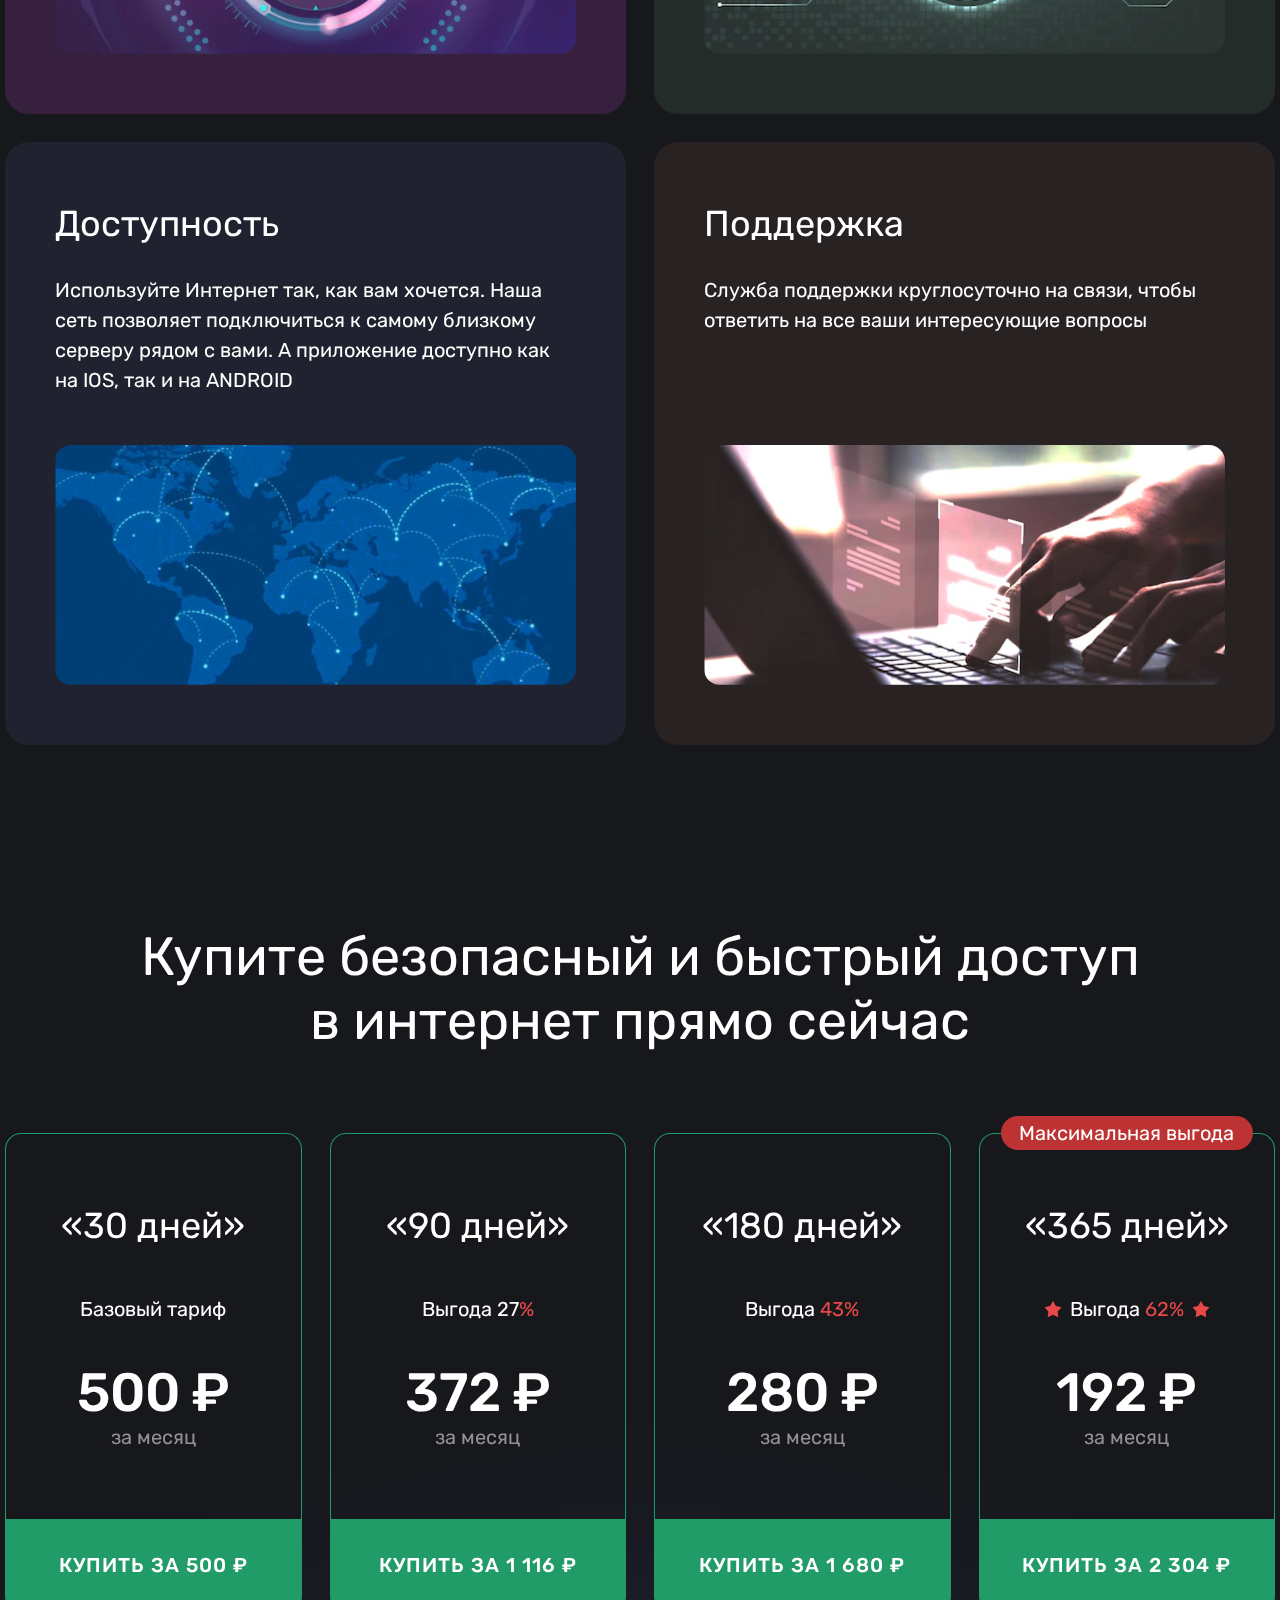
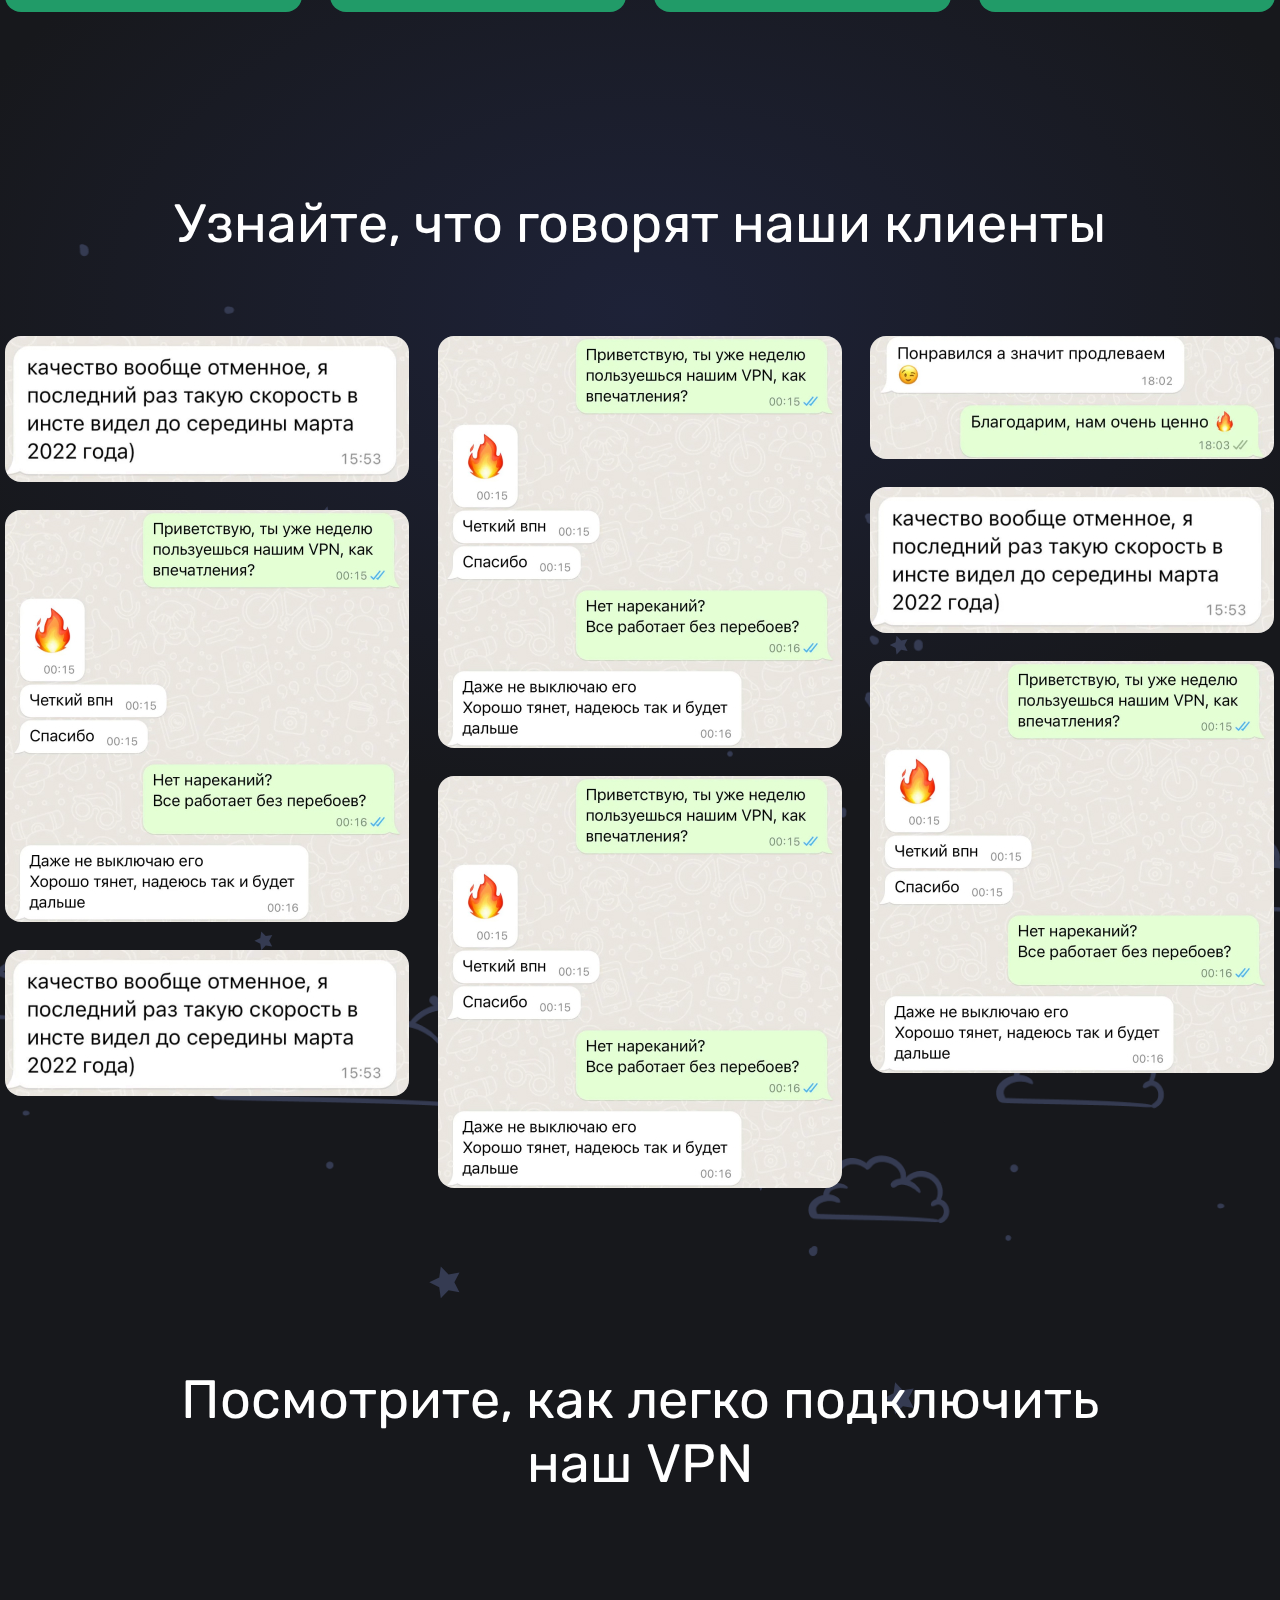
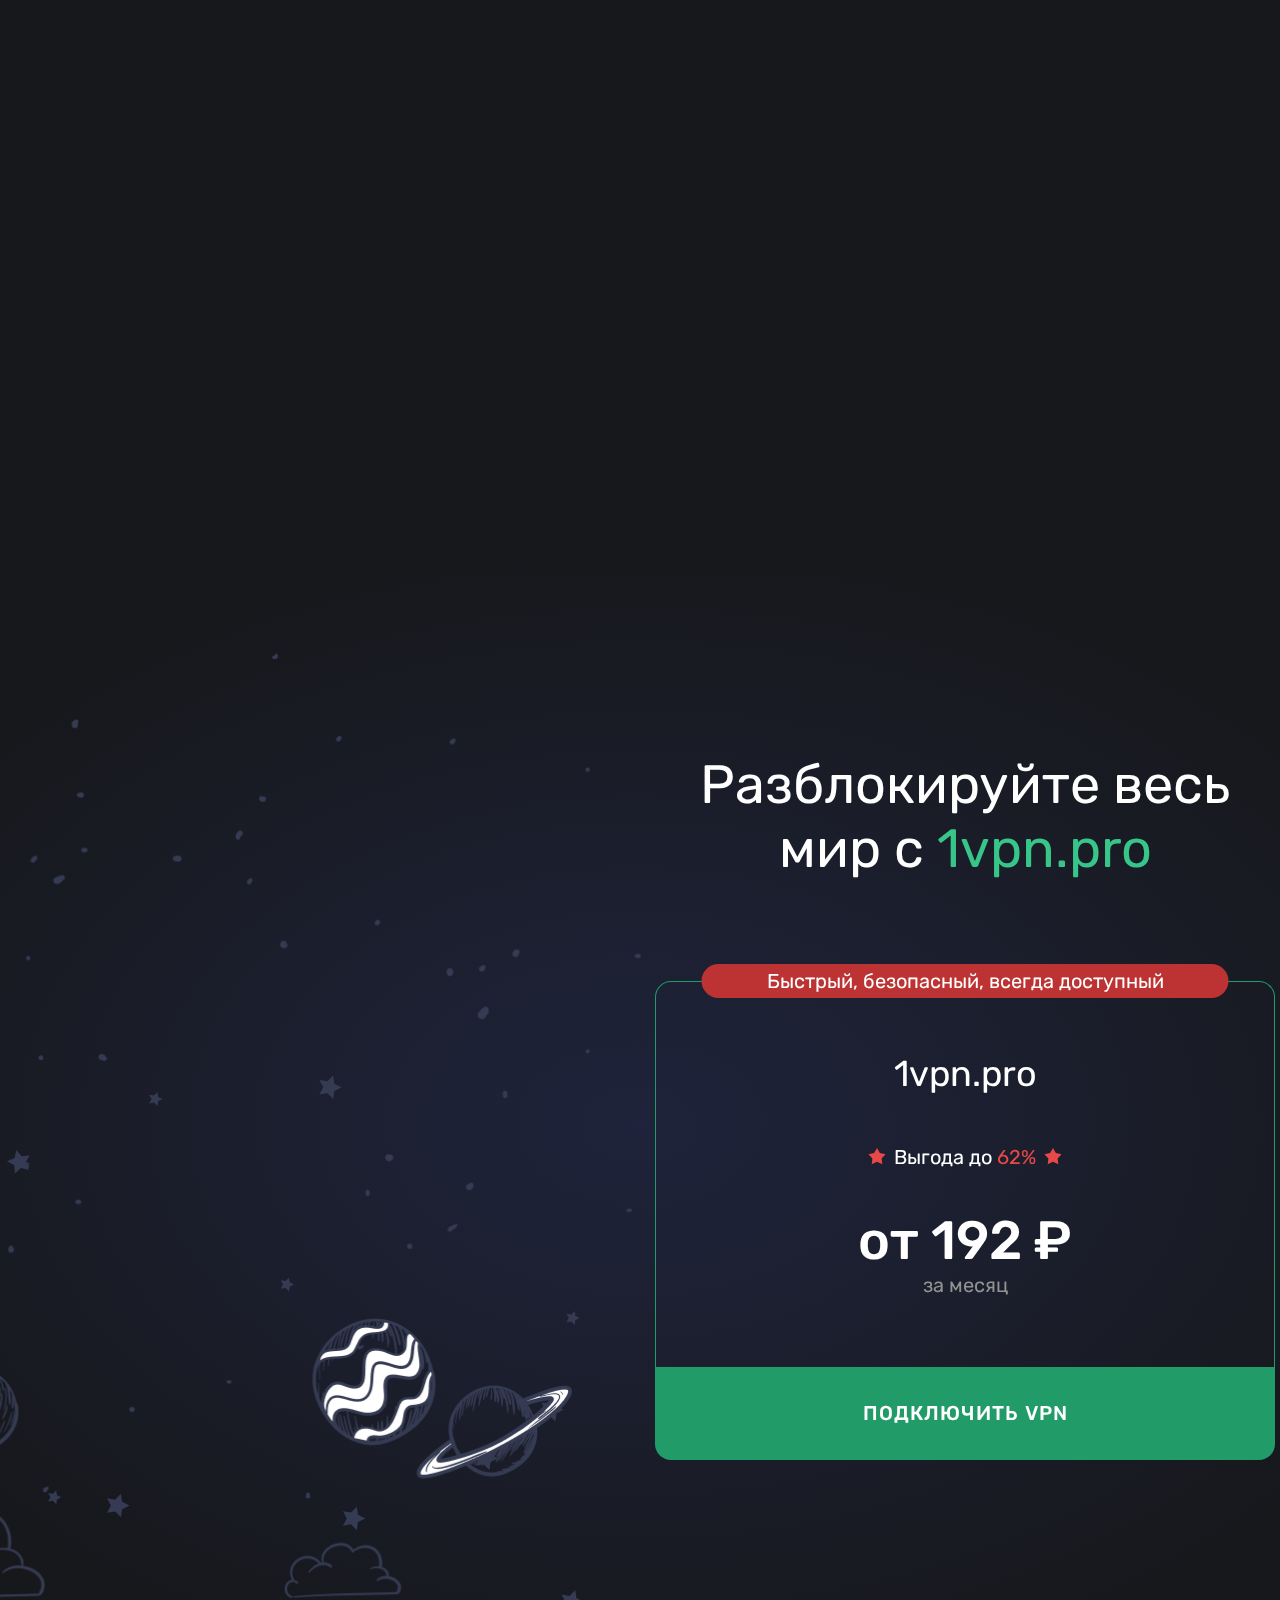
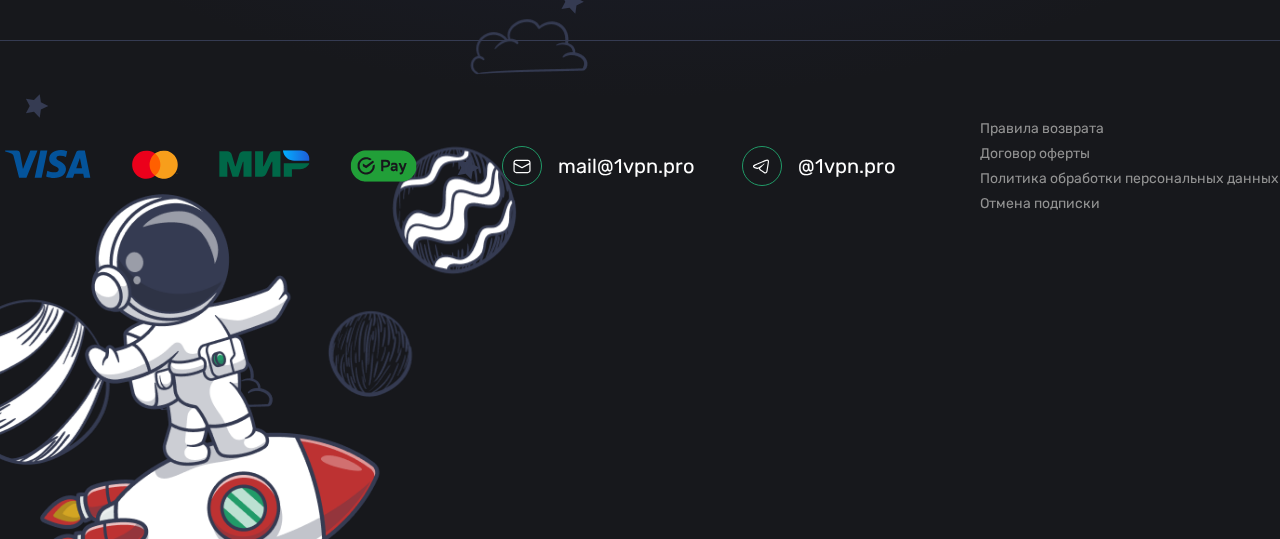
==== commit 84399f9a: "Add payment widgets" ====
--- a/index.html
+++ b/index.html
@@ -97,7 +97,7 @@
                         <div class="plan-card__price-period">за месяц</div>
                     </div>
                     <div class="plan-card__btn">Купить за 500 ₽</div>
-                    <a href="#" class="plan-card__link"></a>
+                    <a href="https://pay.enot.io/widget/bbebd687-bff4-42d4-bb75-f121b8c0c105/form?color=white&amp;size=large&amp;email=1&amp;comment=VPN-%D0%BF%D0%BE%D0%B4%D0%BF%D0%B8%D1%81%D0%BA%D0%B0+%D0%BD%D0%B0+1+%D0%BC%D0%B5%D1%81%D1%8F%D1%86&amp;amount=300&amp;currency=RUB" class="plan-card__link js-link-popup"></a>
                 </div>
                 <div class="plan-card">
                     <div class="plan-card__wrapper">
@@ -107,7 +107,7 @@
                         <div class="plan-card__price-period">за месяц</div>
                     </div>
                     <div class="plan-card__btn">Купить за 1 116 ₽</div>
-                    <a href="#" class="plan-card__link"></a>
+                    <a href="https://pay.enot.io/widget/bbebd687-bff4-42d4-bb75-f121b8c0c105/form?color=white&amp;size=large&amp;email=1&amp;comment=VPN-%D0%BF%D0%BE%D0%B4%D0%BF%D0%B8%D1%81%D0%BA%D0%B0+%D0%BD%D0%B0+1+%D0%BC%D0%B5%D1%81%D1%8F%D1%86&amp;amount=300&amp;currency=RUB" class="plan-card__link js-link-popup"></a>
                 </div>
                 <div class="plan-card">
                     <div class="plan-card__wrapper">
@@ -117,7 +117,7 @@
                         <div class="plan-card__price-period">за месяц</div>
                     </div>
                     <div class="plan-card__btn">Купить за 1 680 ₽</div>
-                    <a href="#" class="plan-card__link"></a>
+                    <a href="https://pay.enot.io/widget/bbebd687-bff4-42d4-bb75-f121b8c0c105/form?color=white&amp;size=large&amp;email=1&amp;comment=VPN-%D0%BF%D0%BE%D0%B4%D0%BF%D0%B8%D1%81%D0%BA%D0%B0+%D0%BD%D0%B0+1+%D0%BC%D0%B5%D1%81%D1%8F%D1%86&amp;amount=300&amp;currency=RUB" class="plan-card__link js-link-popup"></a>
                 </div>
                 <div class="plan-card plan-card--highlighted">
                     <div class="plan-card__wrapper">
@@ -130,7 +130,7 @@
                         <div class="plan-card__price-period">за месяц</div>
                     </div>
                     <div class="plan-card__btn">Купить за 2 304 ₽</div>
-                    <a href="#" class="plan-card__link"></a>
+                    <a href="https://pay.enot.io/widget/bbebd687-bff4-42d4-bb75-f121b8c0c105/form?color=white&amp;size=large&amp;email=1&amp;comment=VPN-%D0%BF%D0%BE%D0%B4%D0%BF%D0%B8%D1%81%D0%BA%D0%B0+%D0%BD%D0%B0+1+%D0%BC%D0%B5%D1%81%D1%8F%D1%86&amp;amount=300&amp;currency=RUB" class="plan-card__link js-link-popup"></a>
                 </div>
             </div>
         </section>
@@ -180,7 +180,7 @@
                         <div class="plan-card__price-period">за месяц</div>
                     </div>
                     <div class="plan-card__btn">Подключить VPN</div>
-                    <a href="#" class="plan-card__link"></a>
+                    <a href="#" class="plan-card__link js-scroll-to-buy"></a>
                 </div>
             </div>
         </section>
@@ -206,7 +206,15 @@
         </footer>
     </div>
 
-    <div class="popup popup_success" id="popup-success">
+
+    <div class="popup popup_payment" id="popup-payment">
+        <div class="popup__window" style="background-color: white;">
+            <button class="popup__close js-popup-close"><svg width="28" height="28" viewBox="0 0 28 28" xmlns="http://www.w3.org/2000/svg" class="popup__close-icon"><path d="M4.36173 2.29288C3.97119 1.90237 3.338 1.90237 2.94746 2.29288L2.29291 2.94737C1.90237 3.33788 1.90236 3.97101 2.29291 4.36152L11.93 13.9978L2.29308 23.6338C1.90254 24.0243 1.90254 24.6575 2.29308 25.048L2.94763 25.7025C3.33817 26.093 3.97137 26.093 4.36191 25.7025L13.9988 16.0664L23.6357 25.7024C24.0263 26.0929 24.6594 26.0929 25.05 25.7024L25.7045 25.0479C26.0951 24.6574 26.0951 24.0243 25.7045 23.6338L16.0676 13.9978L25.7047 4.36155C26.0953 3.97104 26.0953 3.3379 25.7047 2.9474L25.0502 2.29291C24.6596 1.9024 24.0264 1.9024 23.6359 2.29291L13.9988 11.9291L4.36173 2.29288Z" /></svg></button>
+            <iframe src="" frameborder="0" class="popup__iframe"></iframe>
+        </div>
+    </div>
+
+    <div class="popup popup_success" id="popup-success2">
         <div class="popup__window">
             <button class="popup__close js-popup-close"><svg width="28" height="28" viewBox="0 0 28 28" xmlns="http://www.w3.org/2000/svg" class="popup__close-icon"><path d="M4.36173 2.29288C3.97119 1.90237 3.338 1.90237 2.94746 2.29288L2.29291 2.94737C1.90237 3.33788 1.90236 3.97101 2.29291 4.36152L11.93 13.9978L2.29308 23.6338C1.90254 24.0243 1.90254 24.6575 2.29308 25.048L2.94763 25.7025C3.33817 26.093 3.97137 26.093 4.36191 25.7025L13.9988 16.0664L23.6357 25.7024C24.0263 26.0929 24.6594 26.0929 25.05 25.7024L25.7045 25.0479C26.0951 24.6574 26.0951 24.0243 25.7045 23.6338L16.0676 13.9978L25.7047 4.36155C26.0953 3.97104 26.0953 3.3379 25.7047 2.9474L25.0502 2.29291C24.6596 1.9024 24.0264 1.9024 23.6359 2.29291L13.9988 11.9291L4.36173 2.29288Z" /></svg></button>
             <div class="popup__picture">
--- a/css/style.css
+++ b/css/style.css
@@ -76,7 +76,7 @@
   z-index: -1;
 }
 .bg_mascot-header {
-  top: 220px;
+  top: 140px;
   right: 70px;
   width: 332px;
   height: 532px;
@@ -343,15 +343,14 @@
 
 .main {
   position: relative;
-  padding-top: 173px;
-  padding-bottom: 150px;
+  padding-top: 123px;
 }
 .main::before {
   z-index: -2;
   content: "";
   display: block;
   position: absolute;
-  top: 50px;
+  top: 0px;
   left: -300px;
   background: radial-gradient(50% 50% at 50% 50%, rgba(39, 48, 94, 0.53) 0%, rgba(23, 24, 28, 0) 100%);
   width: 1200px;
@@ -398,6 +397,8 @@
   transition: background-color 0.1s;
   letter-spacing: 1px;
   text-transform: uppercase;
+  color: var(--white);
+  font-size: 1.25rem;
 }
 .main__btn:hover {
   background-color: var(--green);
@@ -739,6 +740,10 @@
   line-height: 150%;
   margin-bottom: 28px;
 }
+.popup__iframe {
+  aspect-ratio: 386/272;
+  width: 386px;
+}
 
 .popup_success .popup__window {
   border-color: var(--green-darker);
@@ -758,6 +763,14 @@
 }
 .popup_fail .popup__image_success {
   display: none;
+}
+
+.popup_payment .popup__window {
+  background-color: #fff;
+  border-color: transparent;
+}
+.popup_payment .popup__close-icon:hover {
+  fill: black;
 }
 
 @media (max-width: 1024px) {
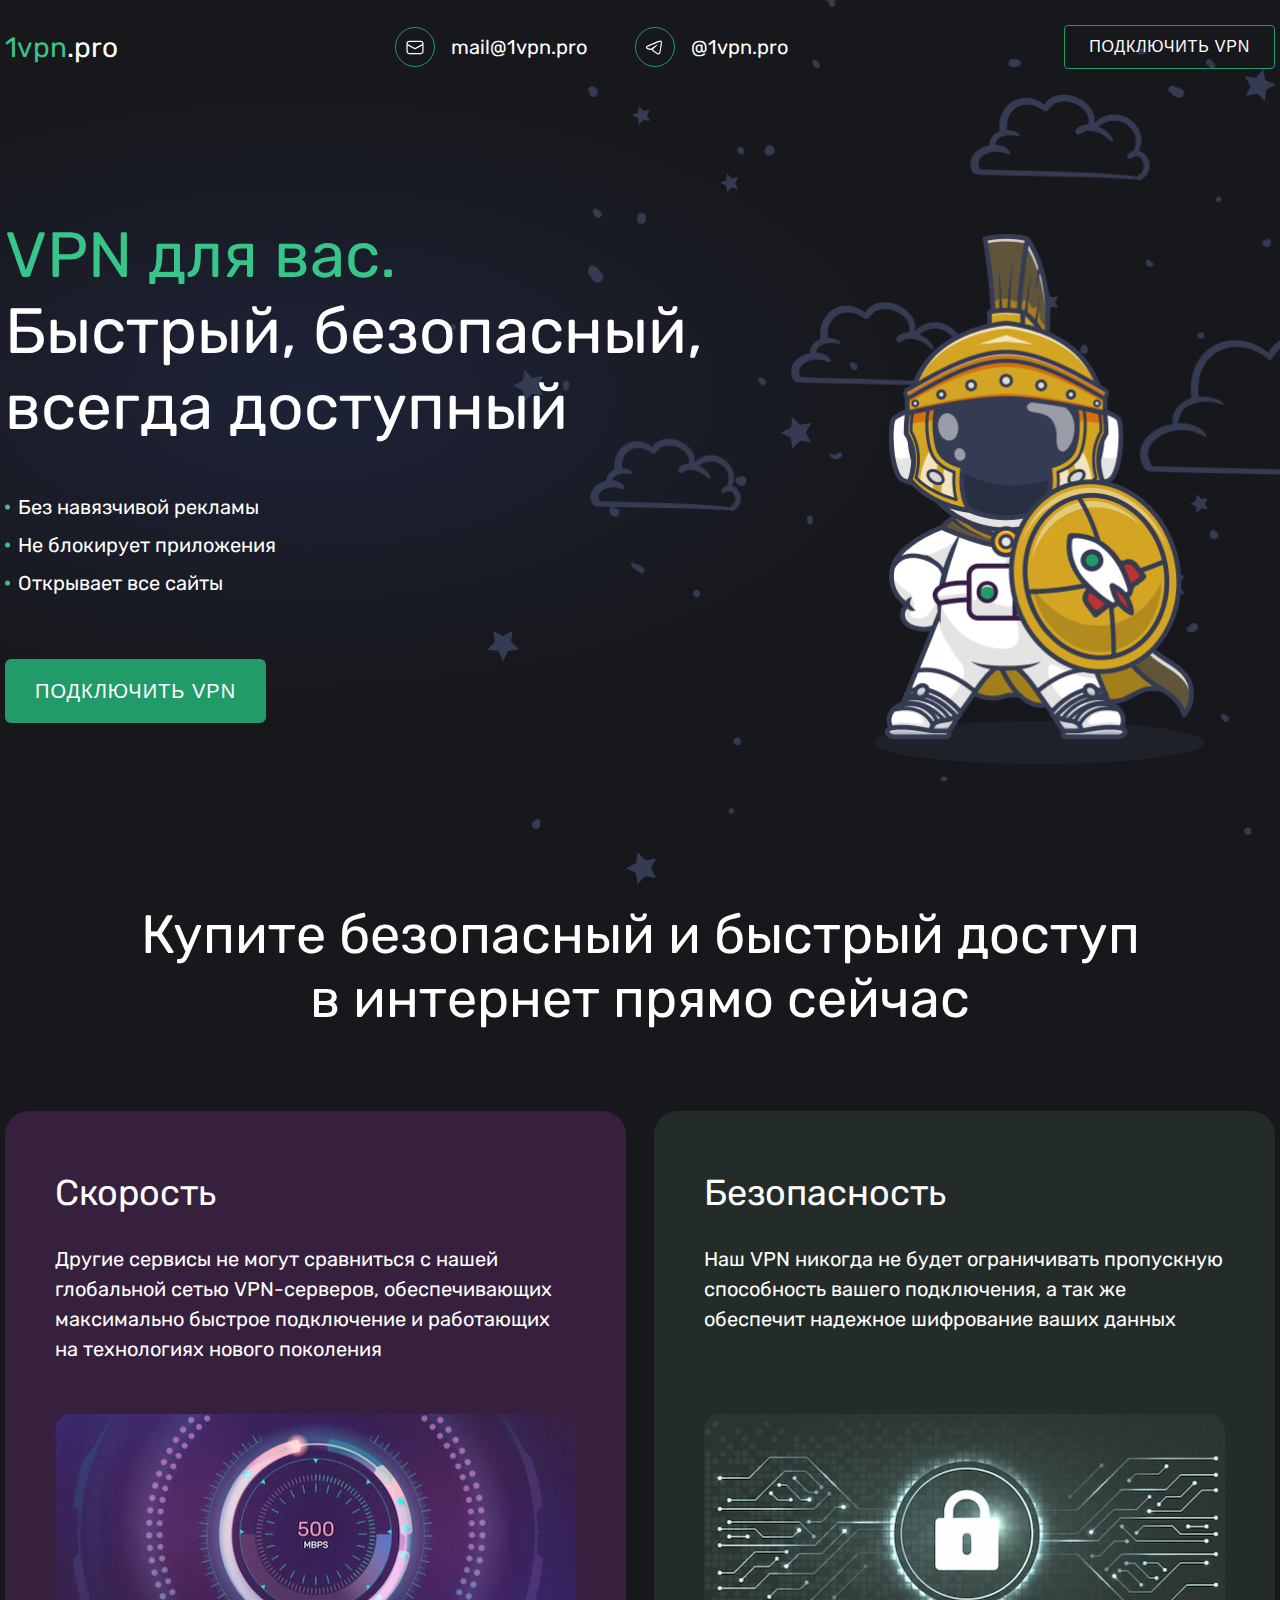
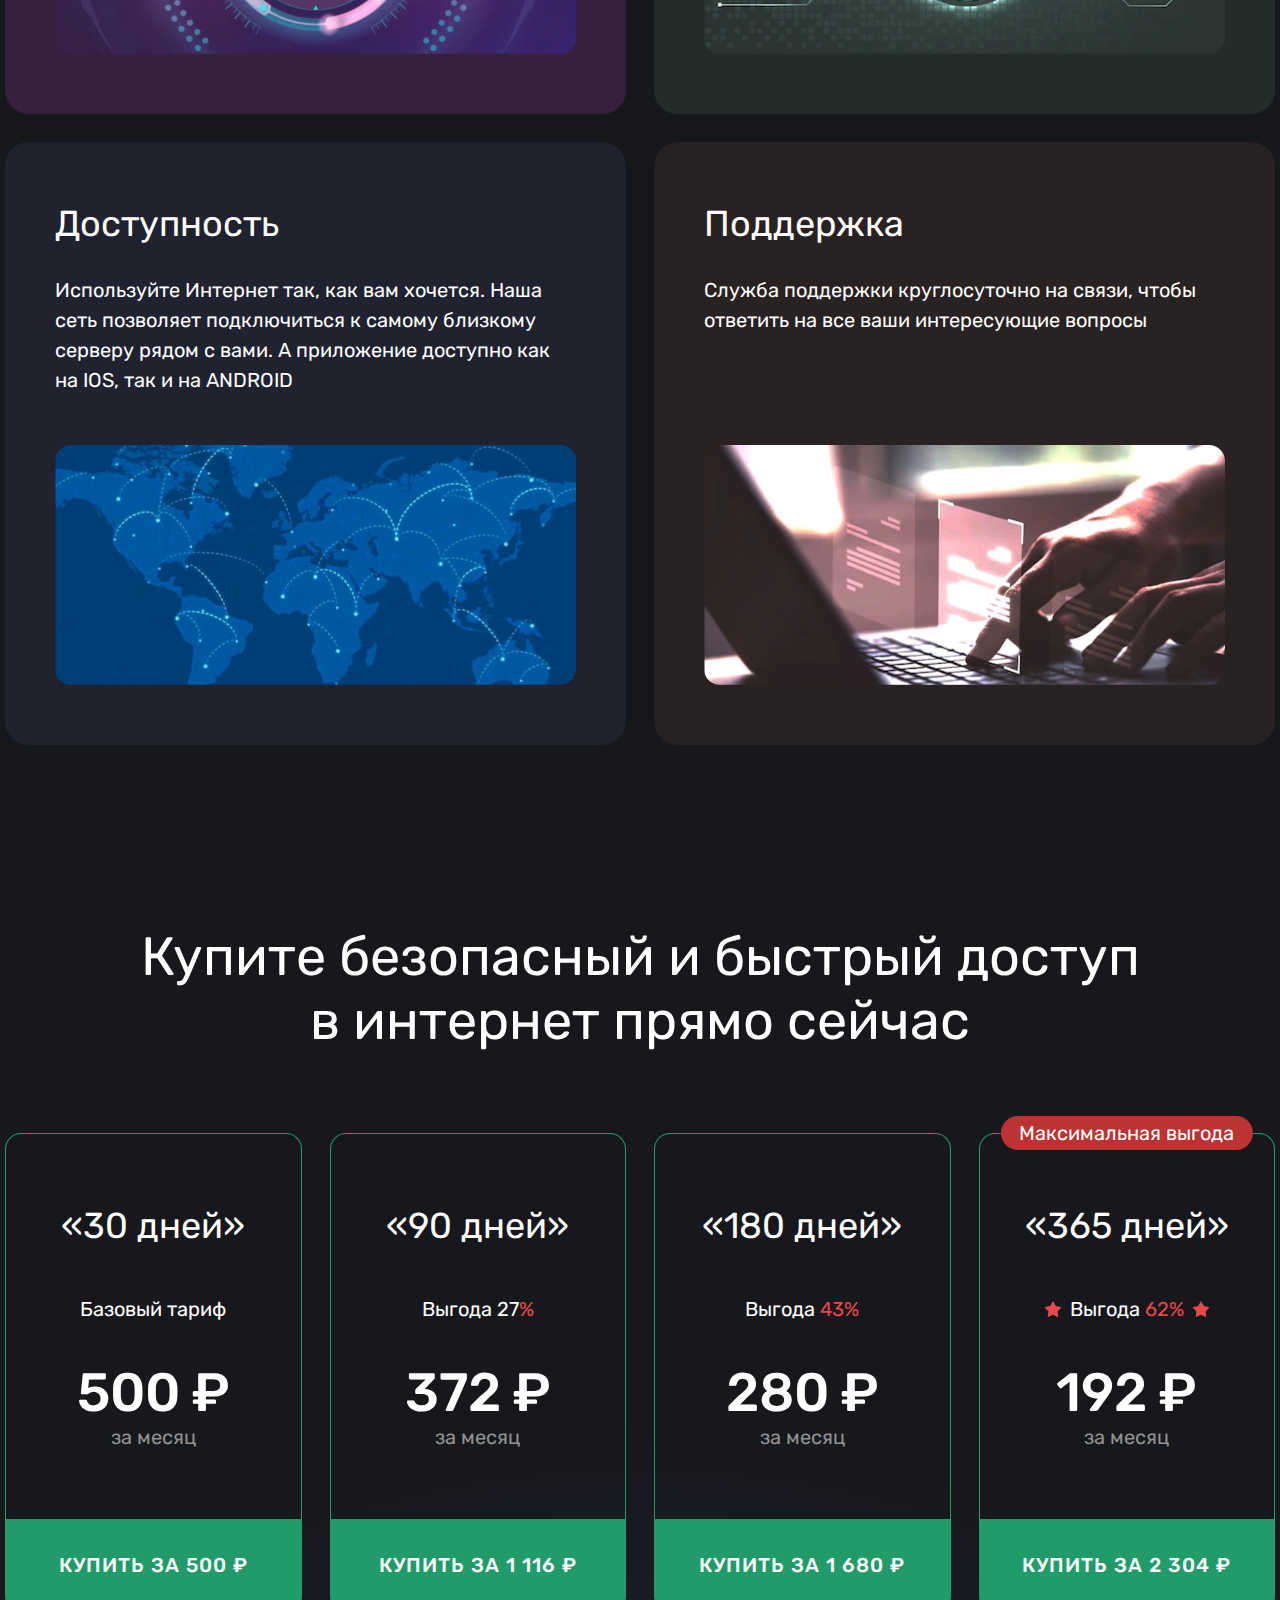
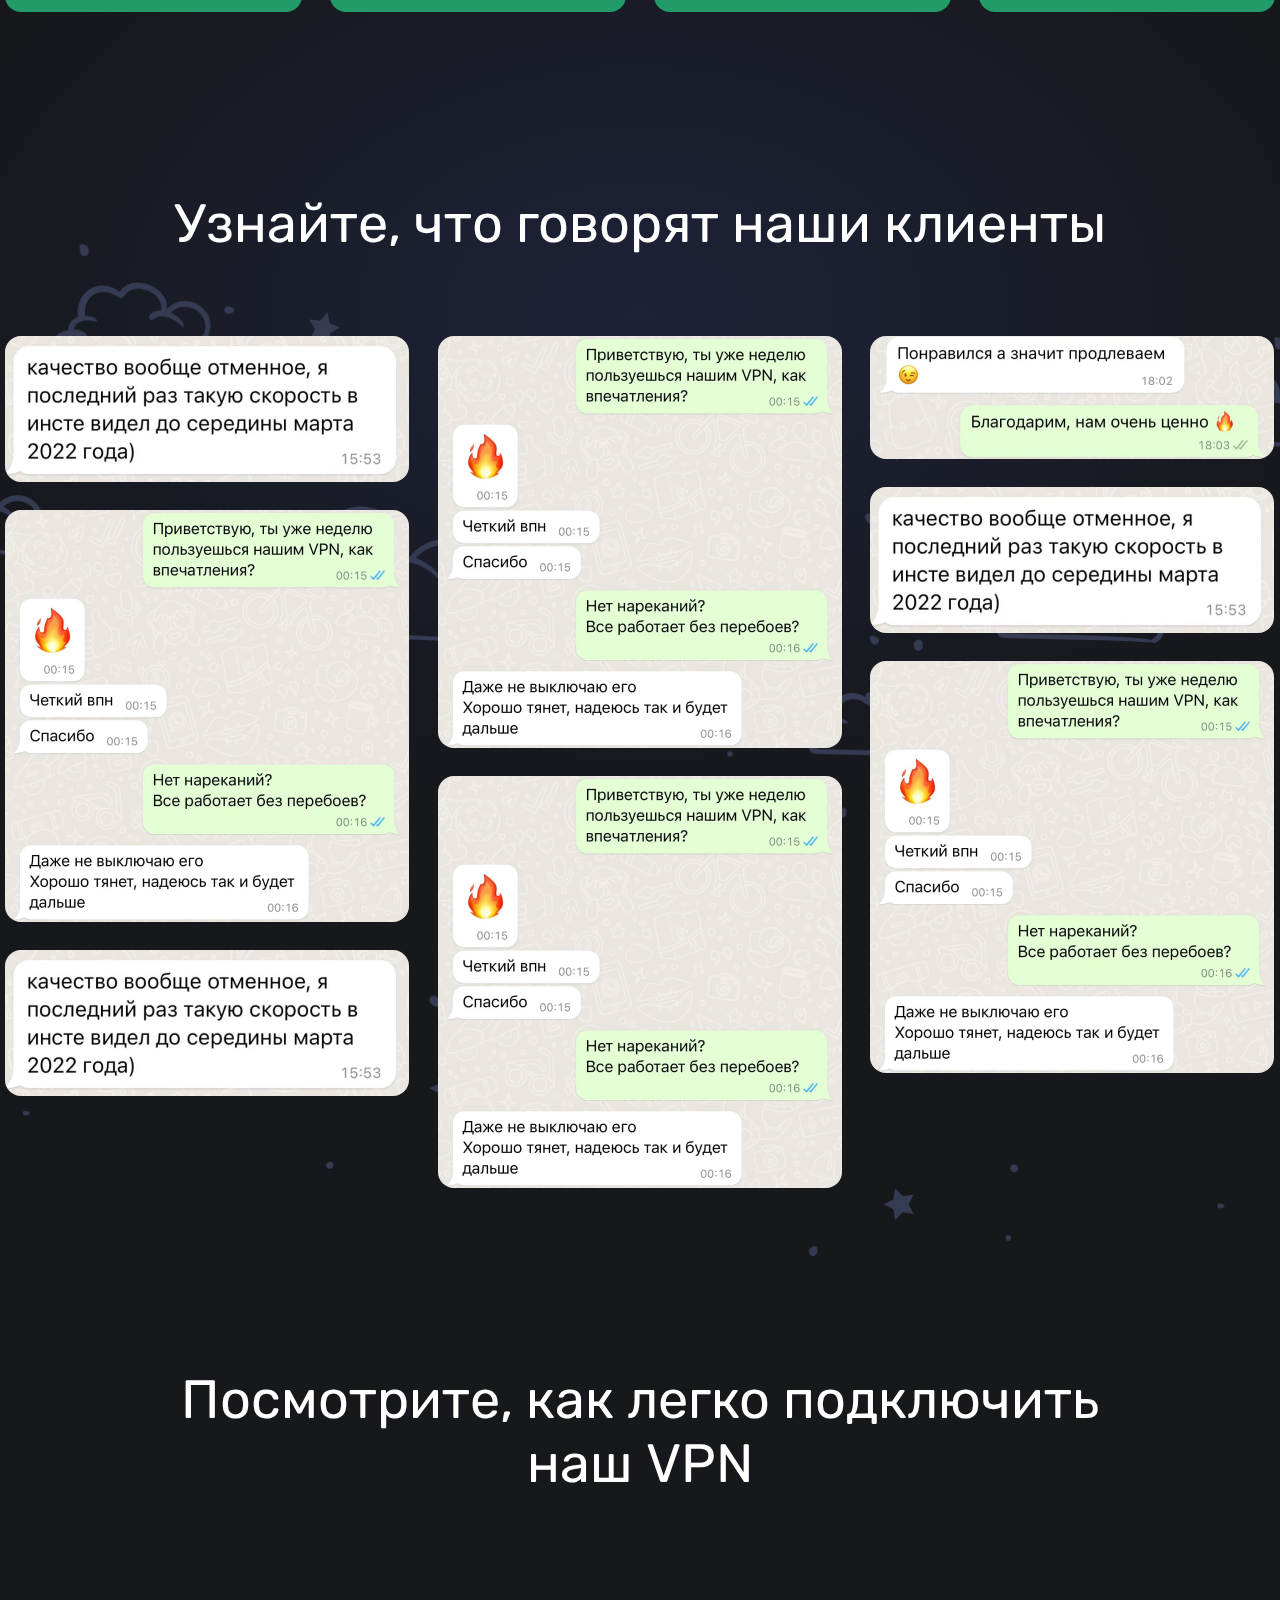
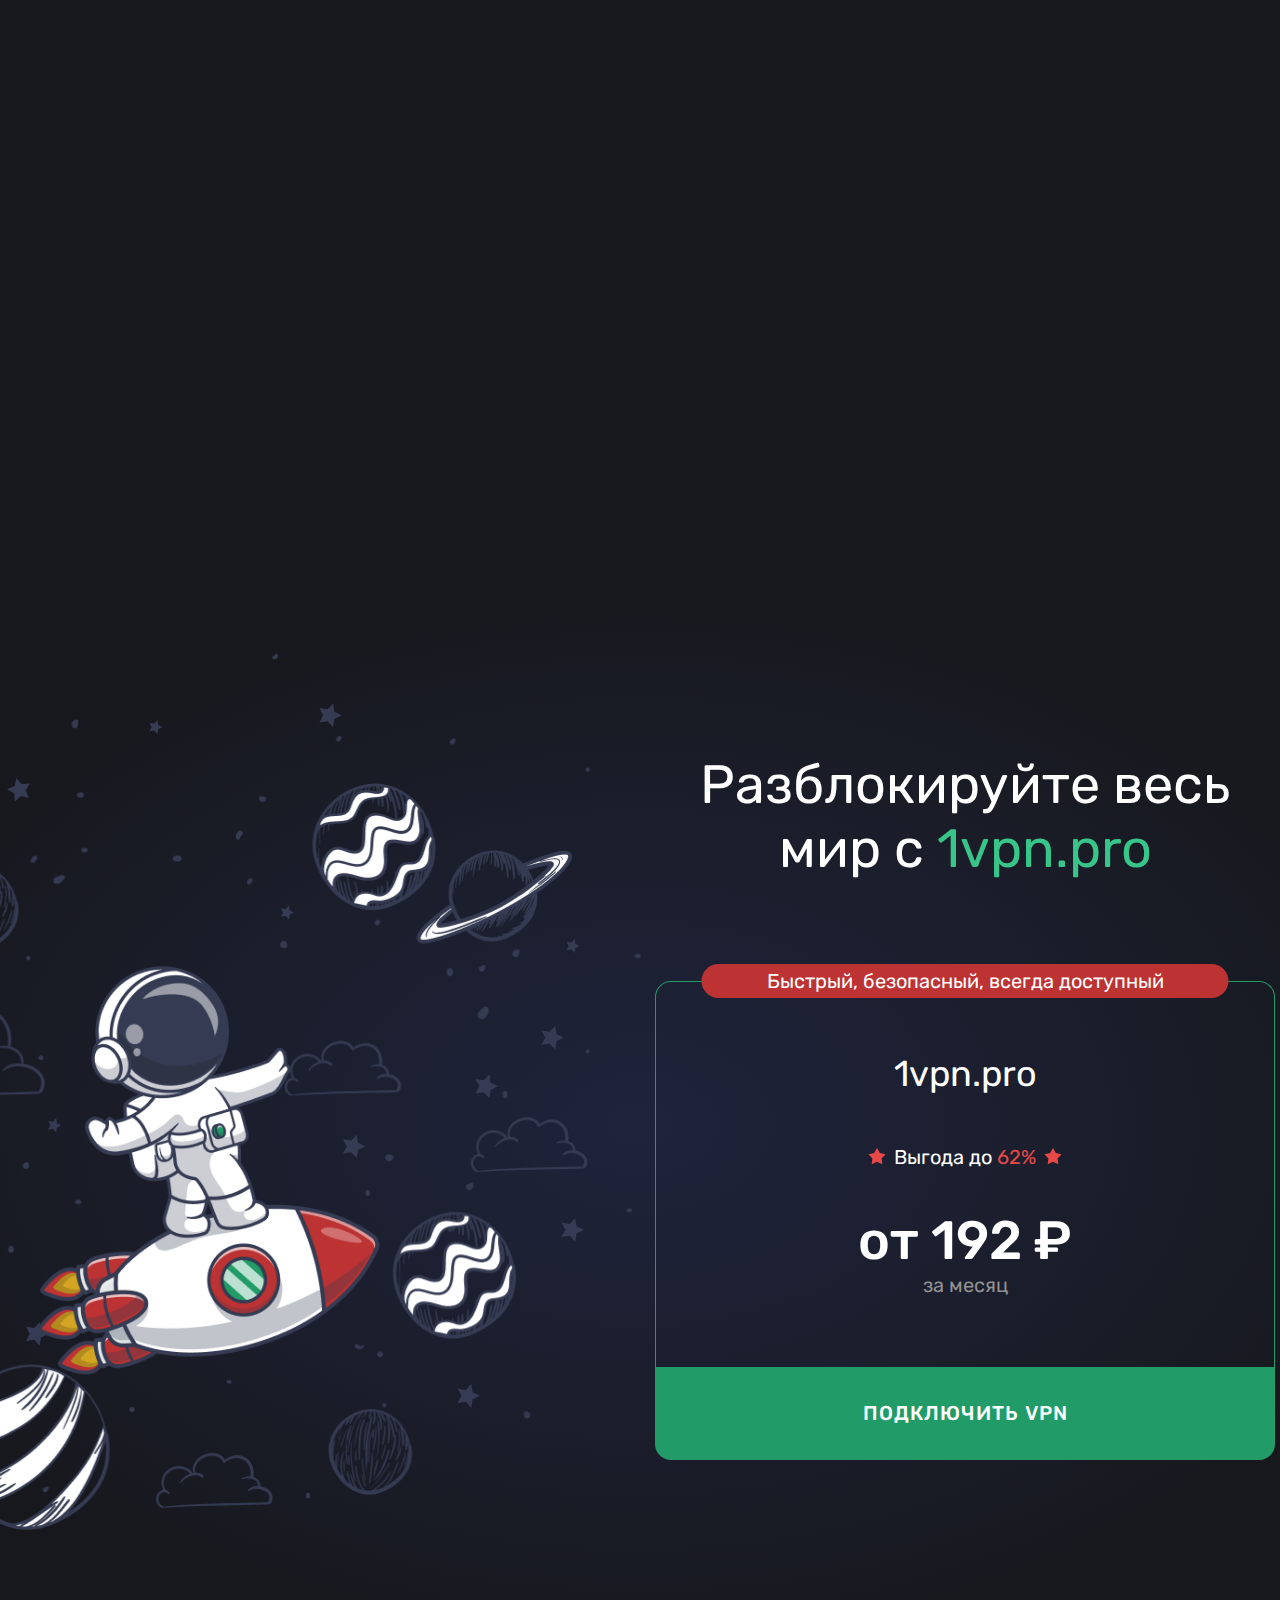
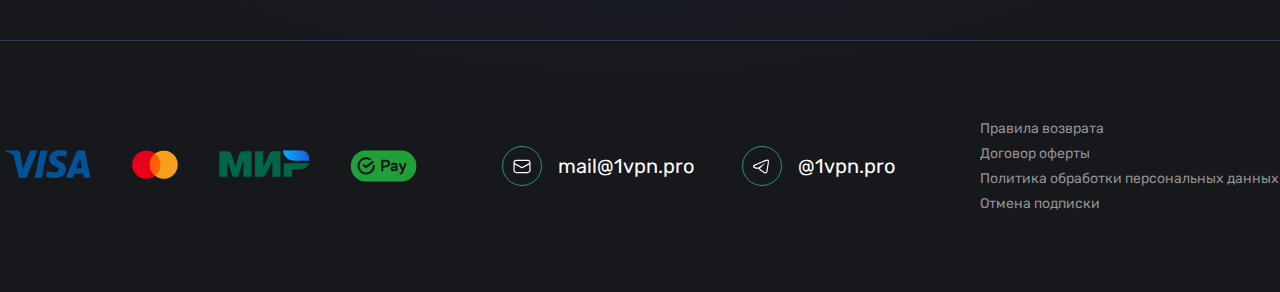
==== commit 5f3a044c: "ff" ====
--- a/index.html
+++ b/index.html
@@ -8,6 +8,7 @@
     <link rel="preconnect" href="https://fonts.gstatic.com" crossorigin>
     <link href="https://fonts.googleapis.com/css2?family=Rubik:wght@400;500&display=swap" rel="stylesheet">
     <link rel="stylesheet" href="./css/style.css">
+    <script src="https://smartcaptcha.yandexcloud.net/captcha.js" defer></script>
 </head>
 <body>
     <div class="layout">
@@ -97,7 +98,7 @@
                         <div class="plan-card__price-period">за месяц</div>
                     </div>
                     <div class="plan-card__btn">Купить за 500 ₽</div>
-                    <a href="https://pay.enot.io/widget/bbebd687-bff4-42d4-bb75-f121b8c0c105/form?color=white&amp;size=large&amp;email=1&amp;comment=VPN-%D0%BF%D0%BE%D0%B4%D0%BF%D0%B8%D1%81%D0%BA%D0%B0+%D0%BD%D0%B0+1+%D0%BC%D0%B5%D1%81%D1%8F%D1%86&amp;amount=300&amp;currency=RUB" class="plan-card__link js-link-popup"></a>
+                    <a href="https://pay.enot.io/widget/bbebd687-bff4-42d4-bb75-f121b8c0c105/form?color=white&amp;size=large&amp;email=1&amp;comment=VPN-%D0%BF%D0%BE%D0%B4%D0%BF%D0%B8%D1%81%D0%BA%D0%B0+%D0%BD%D0%B0+1+%D0%BC%D0%B5%D1%81%D1%8F%D1%86&amp;amount=300&amp;currency=RUB" data-plan="first" data-price="100" class="plan-card__link js-link-popup"></a>
                 </div>
                 <div class="plan-card">
                     <div class="plan-card__wrapper">
@@ -107,7 +108,7 @@
                         <div class="plan-card__price-period">за месяц</div>
                     </div>
                     <div class="plan-card__btn">Купить за 1 116 ₽</div>
-                    <a href="https://pay.enot.io/widget/bbebd687-bff4-42d4-bb75-f121b8c0c105/form?color=white&amp;size=large&amp;email=1&amp;comment=VPN-%D0%BF%D0%BE%D0%B4%D0%BF%D0%B8%D1%81%D0%BA%D0%B0+%D0%BD%D0%B0+1+%D0%BC%D0%B5%D1%81%D1%8F%D1%86&amp;amount=300&amp;currency=RUB" class="plan-card__link js-link-popup"></a>
+                    <a href="https://pay.enot.io/widget/bbebd687-bff4-42d4-bb75-f121b8c0c105/form?color=white&amp;size=large&amp;email=1&amp;comment=VPN-%D0%BF%D0%BE%D0%B4%D0%BF%D0%B8%D1%81%D0%BA%D0%B0+%D0%BD%D0%B0+1+%D0%BC%D0%B5%D1%81%D1%8F%D1%86&amp;amount=300&amp;currency=RUB" data-plan="second" data-price="200" class="plan-card__link js-link-popup"></a>
                 </div>
                 <div class="plan-card">
                     <div class="plan-card__wrapper">
@@ -117,7 +118,7 @@
                         <div class="plan-card__price-period">за месяц</div>
                     </div>
                     <div class="plan-card__btn">Купить за 1 680 ₽</div>
-                    <a href="https://pay.enot.io/widget/bbebd687-bff4-42d4-bb75-f121b8c0c105/form?color=white&amp;size=large&amp;email=1&amp;comment=VPN-%D0%BF%D0%BE%D0%B4%D0%BF%D0%B8%D1%81%D0%BA%D0%B0+%D0%BD%D0%B0+1+%D0%BC%D0%B5%D1%81%D1%8F%D1%86&amp;amount=300&amp;currency=RUB" class="plan-card__link js-link-popup"></a>
+                    <a href="https://pay.enot.io/widget/bbebd687-bff4-42d4-bb75-f121b8c0c105/form?color=white&amp;size=large&amp;email=1&amp;comment=VPN-%D0%BF%D0%BE%D0%B4%D0%BF%D0%B8%D1%81%D0%BA%D0%B0+%D0%BD%D0%B0+1+%D0%BC%D0%B5%D1%81%D1%8F%D1%86&amp;amount=300&amp;currency=RUB" data-plan="third" data-price="300" class="plan-card__link js-link-popup"></a>
                 </div>
                 <div class="plan-card plan-card--highlighted">
                     <div class="plan-card__wrapper">
@@ -130,7 +131,7 @@
                         <div class="plan-card__price-period">за месяц</div>
                     </div>
                     <div class="plan-card__btn">Купить за 2 304 ₽</div>
-                    <a href="https://pay.enot.io/widget/bbebd687-bff4-42d4-bb75-f121b8c0c105/form?color=white&amp;size=large&amp;email=1&amp;comment=VPN-%D0%BF%D0%BE%D0%B4%D0%BF%D0%B8%D1%81%D0%BA%D0%B0+%D0%BD%D0%B0+1+%D0%BC%D0%B5%D1%81%D1%8F%D1%86&amp;amount=300&amp;currency=RUB" class="plan-card__link js-link-popup"></a>
+                    <a href="https://pay.enot.io/widget/bbebd687-bff4-42d4-bb75-f121b8c0c105/form?color=white&amp;size=large&amp;email=1&amp;comment=VPN-%D0%BF%D0%BE%D0%B4%D0%BF%D0%B8%D1%81%D0%BA%D0%B0+%D0%BD%D0%B0+1+%D0%BC%D0%B5%D1%81%D1%8F%D1%86&amp;amount=300&amp;currency=RUB" data-plan="fourth" data-price="400" class="plan-card__link js-link-popup"></a>
                 </div>
             </div>
         </section>
@@ -207,10 +208,23 @@
     </div>
 
 
+    <div class="popup popup_payment-2" id="popup-payment-2">
+        <div class="popup__window">
+            <button class="popup__close js-popup-close"><svg width="28" height="28" viewBox="0 0 28 28" xmlns="http://www.w3.org/2000/svg" class="popup__close-icon"><path d="M4.36173 2.29288C3.97119 1.90237 3.338 1.90237 2.94746 2.29288L2.29291 2.94737C1.90237 3.33788 1.90236 3.97101 2.29291 4.36152L11.93 13.9978L2.29308 23.6338C1.90254 24.0243 1.90254 24.6575 2.29308 25.048L2.94763 25.7025C3.33817 26.093 3.97137 26.093 4.36191 25.7025L13.9988 16.0664L23.6357 25.7024C24.0263 26.0929 24.6594 26.0929 25.05 25.7024L25.7045 25.0479C26.0951 24.6574 26.0951 24.0243 25.7045 23.6338L16.0676 13.9978L25.7047 4.36155C26.0953 3.97104 26.0953 3.3379 25.7047 2.9474L25.0502 2.29291C24.6596 1.9024 24.0264 1.9024 23.6359 2.29291L13.9988 11.9291L4.36173 2.29288Z" /></svg></button>
+            <iframe src="" frameborder="0" class="popup__iframe"></iframe>
+        </div>
+    </div>
     <div class="popup popup_payment" id="popup-payment">
-        <div class="popup__window" style="background-color: white;">
-            <button class="popup__close js-popup-close"><svg width="28" height="28" viewBox="0 0 28 28" xmlns="http://www.w3.org/2000/svg" class="popup__close-icon"><path d="M4.36173 2.29288C3.97119 1.90237 3.338 1.90237 2.94746 2.29288L2.29291 2.94737C1.90237 3.33788 1.90236 3.97101 2.29291 4.36152L11.93 13.9978L2.29308 23.6338C1.90254 24.0243 1.90254 24.6575 2.29308 25.048L2.94763 25.7025C3.33817 26.093 3.97137 26.093 4.36191 25.7025L13.9988 16.0664L23.6357 25.7024C24.0263 26.0929 24.6594 26.0929 25.05 25.7024L25.7045 25.0479C26.0951 24.6574 26.0951 24.0243 25.7045 23.6338L16.0676 13.9978L25.7047 4.36155C26.0953 3.97104 26.0953 3.3379 25.7047 2.9474L25.0502 2.29291C24.6596 1.9024 24.0264 1.9024 23.6359 2.29291L13.9988 11.9291L4.36173 2.29288Z" /></svg></button>
-            <iframe src="" frameborder="0" class="popup__iframe"></iframe>
+        <div class="popup__window">
+            <button class="popup__close js-popup-close"><svg width="28" height="28" viewBox="0 0 28 28" xmlns="http://www.w3.org/2000/svg" class="popup__close-icon"><path d="M4.36173 2.29288C3.97119 1.90237 3.338 1.90237 2.94746 2.29288L2.29291 2.94737C1.90237 3.33788 1.90236 3.97101 2.29291 4.36152L11.93 13.9978L2.29308 23.6338C1.90254 24.0243 1.90254 24.6575 2.29308 25.048L2.94763 25.7025C3.33817 26.093 3.97137 26.093 4.36191 25.7025L13.9988 16.0664L23.6357 25.7024C24.0263 26.0929 24.6594 26.0929 25.05 25.7024L25.7045 25.0479C26.0951 24.6574 26.0951 24.0243 25.7045 23.6338L16.0676 13.9978L25.7047 4.36155C26.0953 3.97104 26.0953 3.3379 25.7047 2.9474L25.0502 2.29291C24.6596 1.9024 24.0264 1.9024 23.6359 2.29291L13.9988 11.9291L4.36173 2.29288Z" /></svg></button>
+            <div class="popup__title">Для оформления заказа<br> укажите ваш e-mail:</div>
+            <form action="send.php" method="post" id="email-form">
+                <input type="email" name="email" placeholder="E-mail" required class="input">
+                <input type="hidden" name="plan">
+                <input type="hidden" name="price">
+                <div style="height: 100px;" id="captcha-container" class="smart-captcha" data-sitekey="ysc1_spyaEBK3gdqufmQar1ABDjFdlbnXeEOY8W2wV8hS0b696580" data-callback="onCheck"></div>
+                <button type="submit" class="btn" id="submit-btn" disabled>К оплате</button>
+            </form>
         </div>
     </div>
 
@@ -241,6 +255,7 @@
         </div>
     </div>
 
+    <script src="https://www.google.com/recaptcha/enterprise.js?render=6Lf9a5coAAAAACNR97ig25q2r-3GE1dHy1m8b4S5"></script>
     <link rel="stylesheet" href="./css/swiper-bundle.min.css" media="(max-width: 425px)" />
     <script src="./scripts/swiper-bundle.min.js"></script>
     <script src="./scripts/rellax.min.js"></script>
--- a/css/style.css
+++ b/css/style.css
@@ -47,6 +47,47 @@
 
 .hidden {
   display: none;
+}
+
+.input {
+  display: block;
+  padding: 0 1.125rem;
+  line-height: 3rem;
+  border-radius: 6px;
+  transition: background-color 0.1s;
+  letter-spacing: 1px;
+  color: var(--bg);
+  font-size: 1rem;
+  box-shadow: 0;
+  border: none;
+  margin-bottom: 10px;
+  width: 100%;
+  min-width: 250px;
+  background-color: var(--white);
+}
+
+.btn {
+  display: block;
+  width: 100%;
+  padding: 0 1.875rem;
+  background-color: var(--green-darker);
+  line-height: 3rem;
+  border-radius: 6px;
+  transition: background-color 0.1s;
+  letter-spacing: 1px;
+  text-transform: uppercase;
+  color: var(--white);
+  font-size: 1rem;
+}
+.btn:hover {
+  background-color: var(--green);
+}
+.btn:disabled {
+  cursor: default;
+  filter: grayscale(1);
+}
+.btn:disabled:hover {
+  background-color: var(--green-darker);
 }
 
 .layout {
@@ -766,10 +807,18 @@
 }
 
 .popup_payment .popup__window {
+  flex-direction: column;
+}
+.popup_payment .popup__window .g-recaptcha,
+.popup_payment .popup__window .smart-captcha {
+  margin-bottom: 10px;
+}
+
+.popup_payment-2 .popup__window {
   background-color: #fff;
   border-color: transparent;
 }
-.popup_payment .popup__close-icon:hover {
+.popup_payment-2 .popup__close-icon:hover {
   fill: black;
 }
 
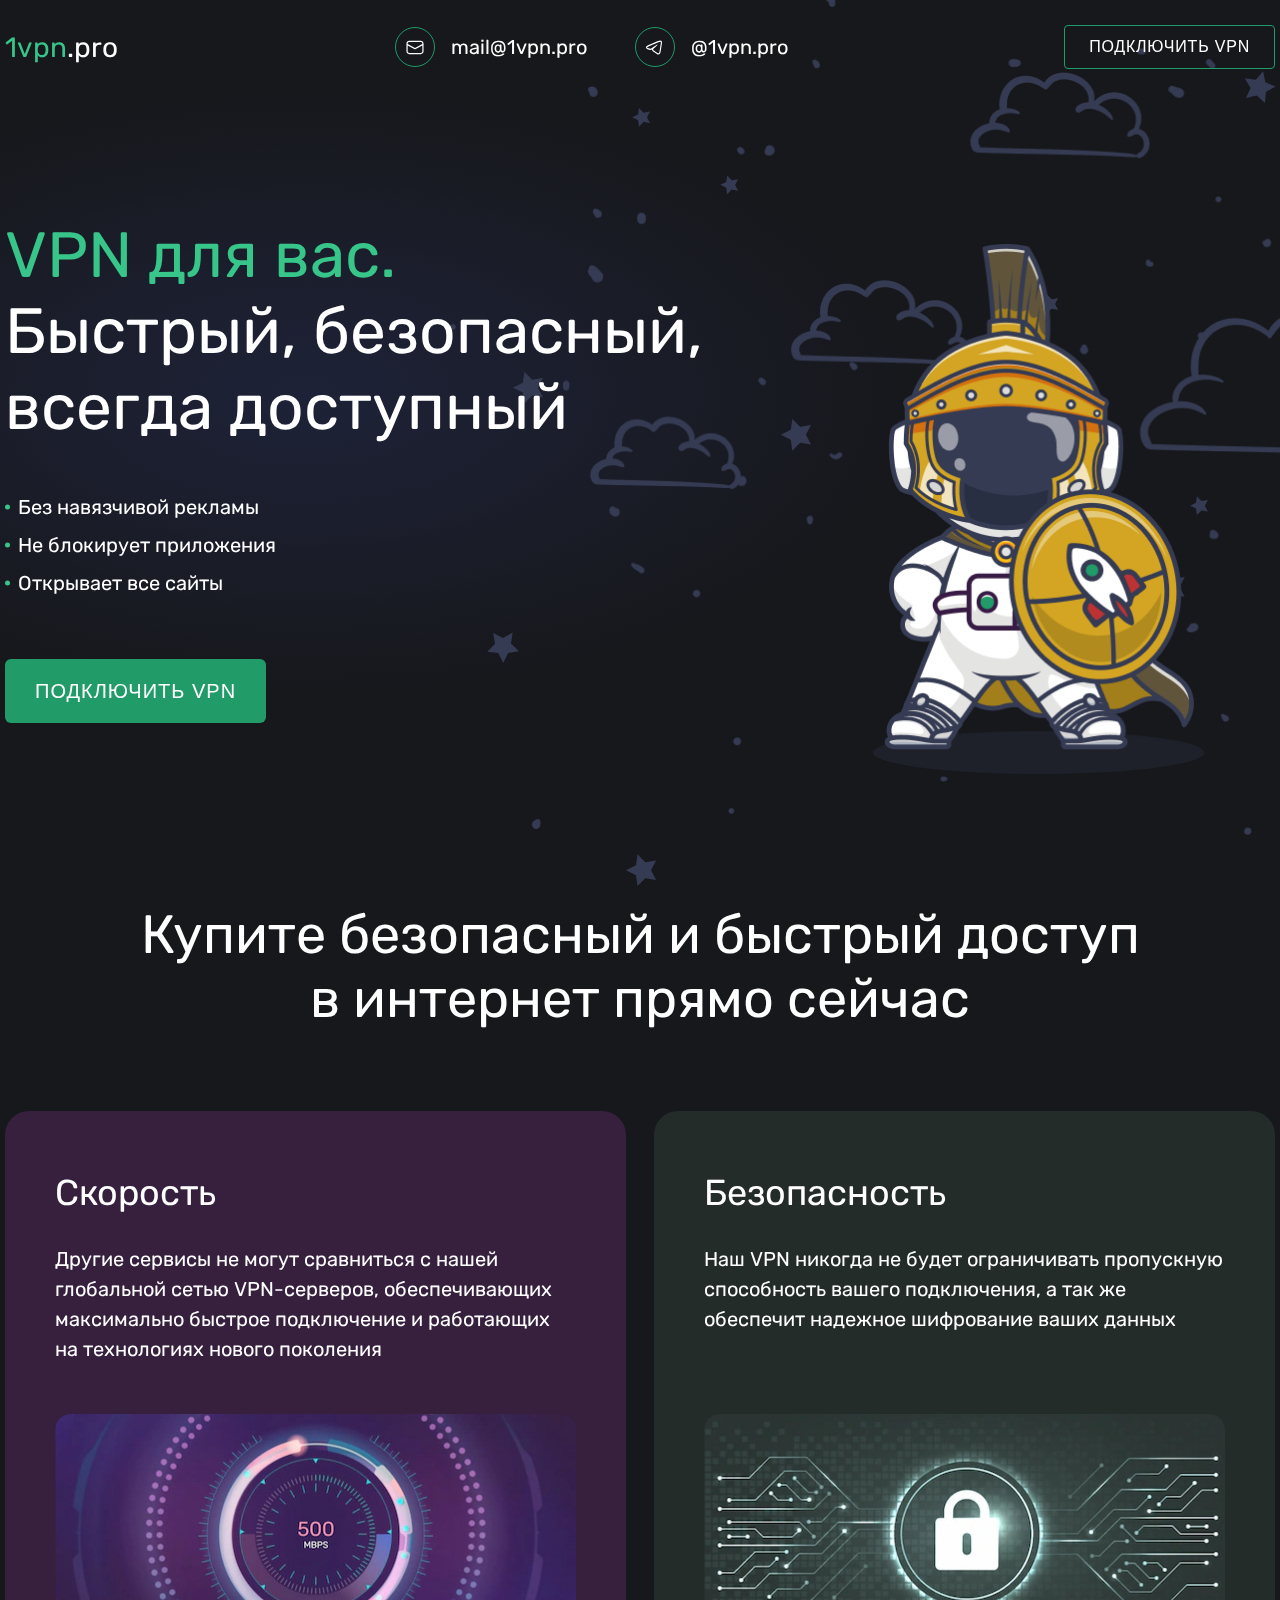
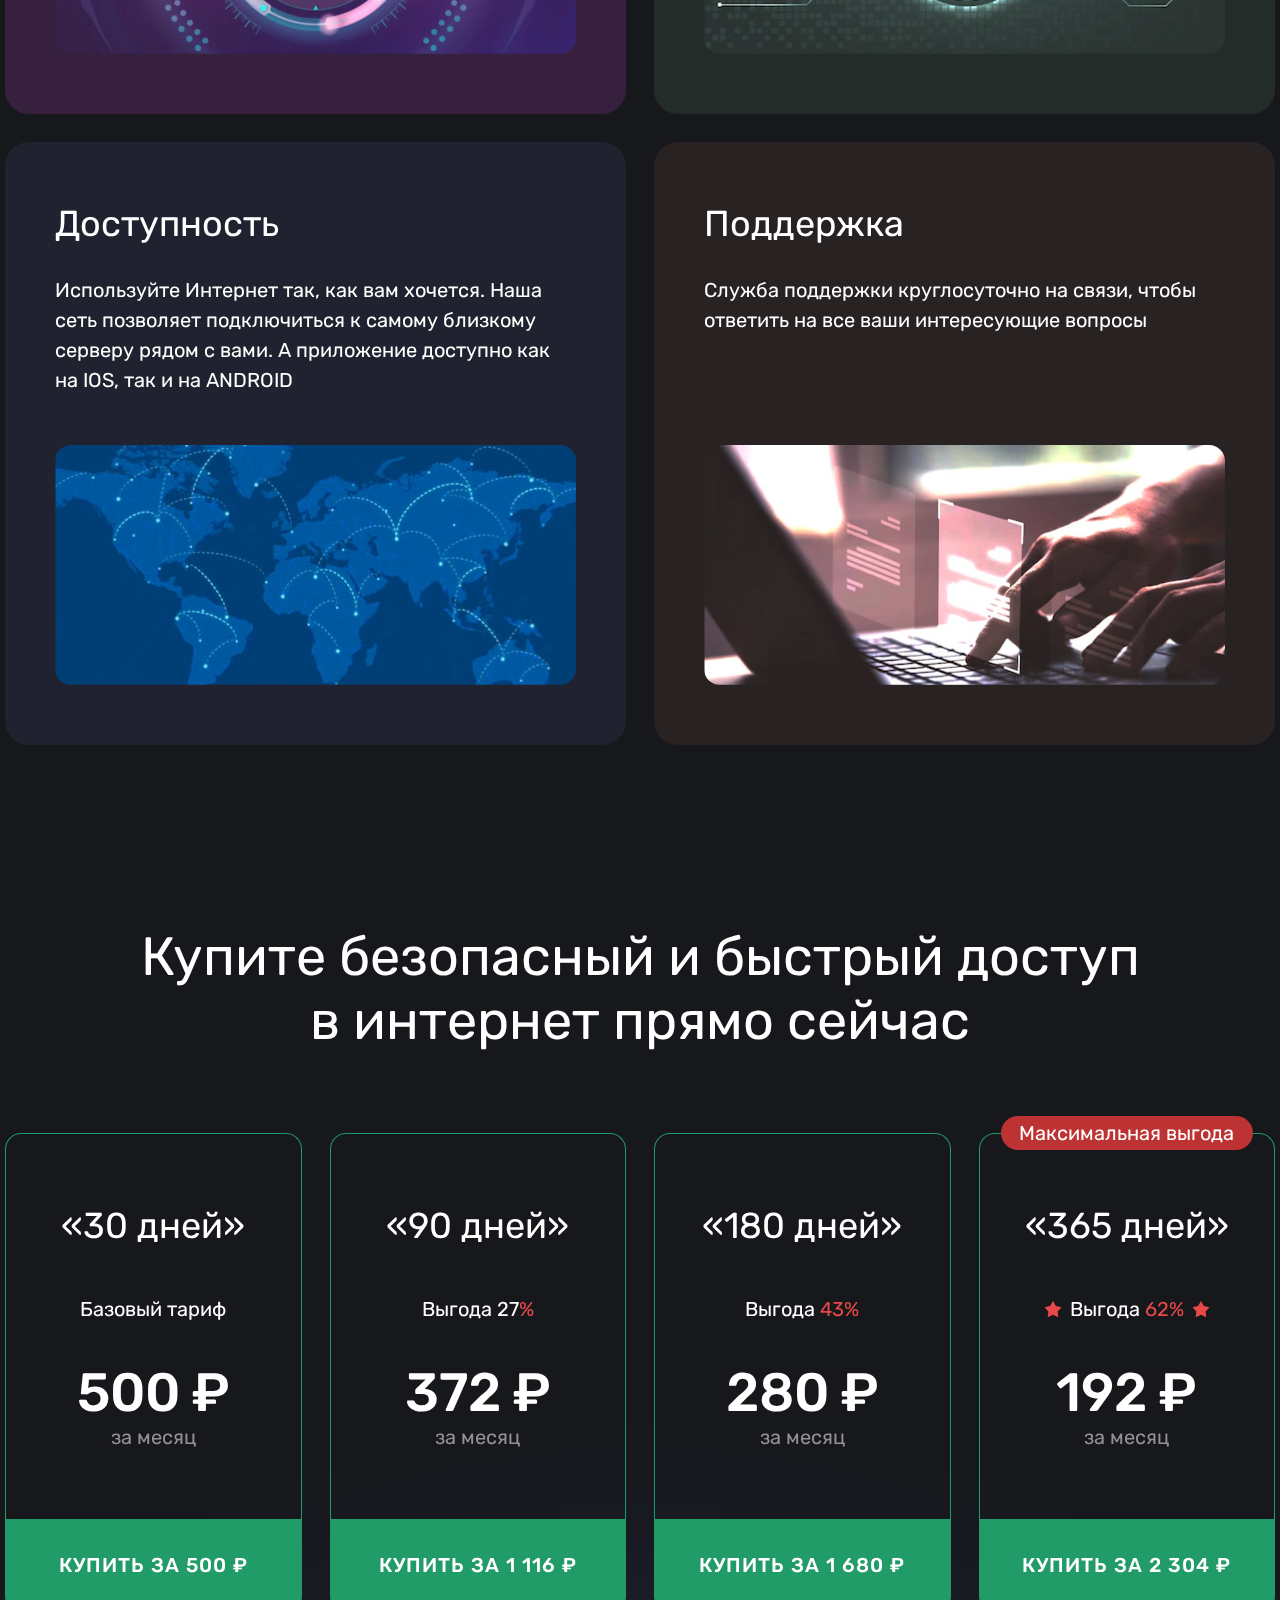
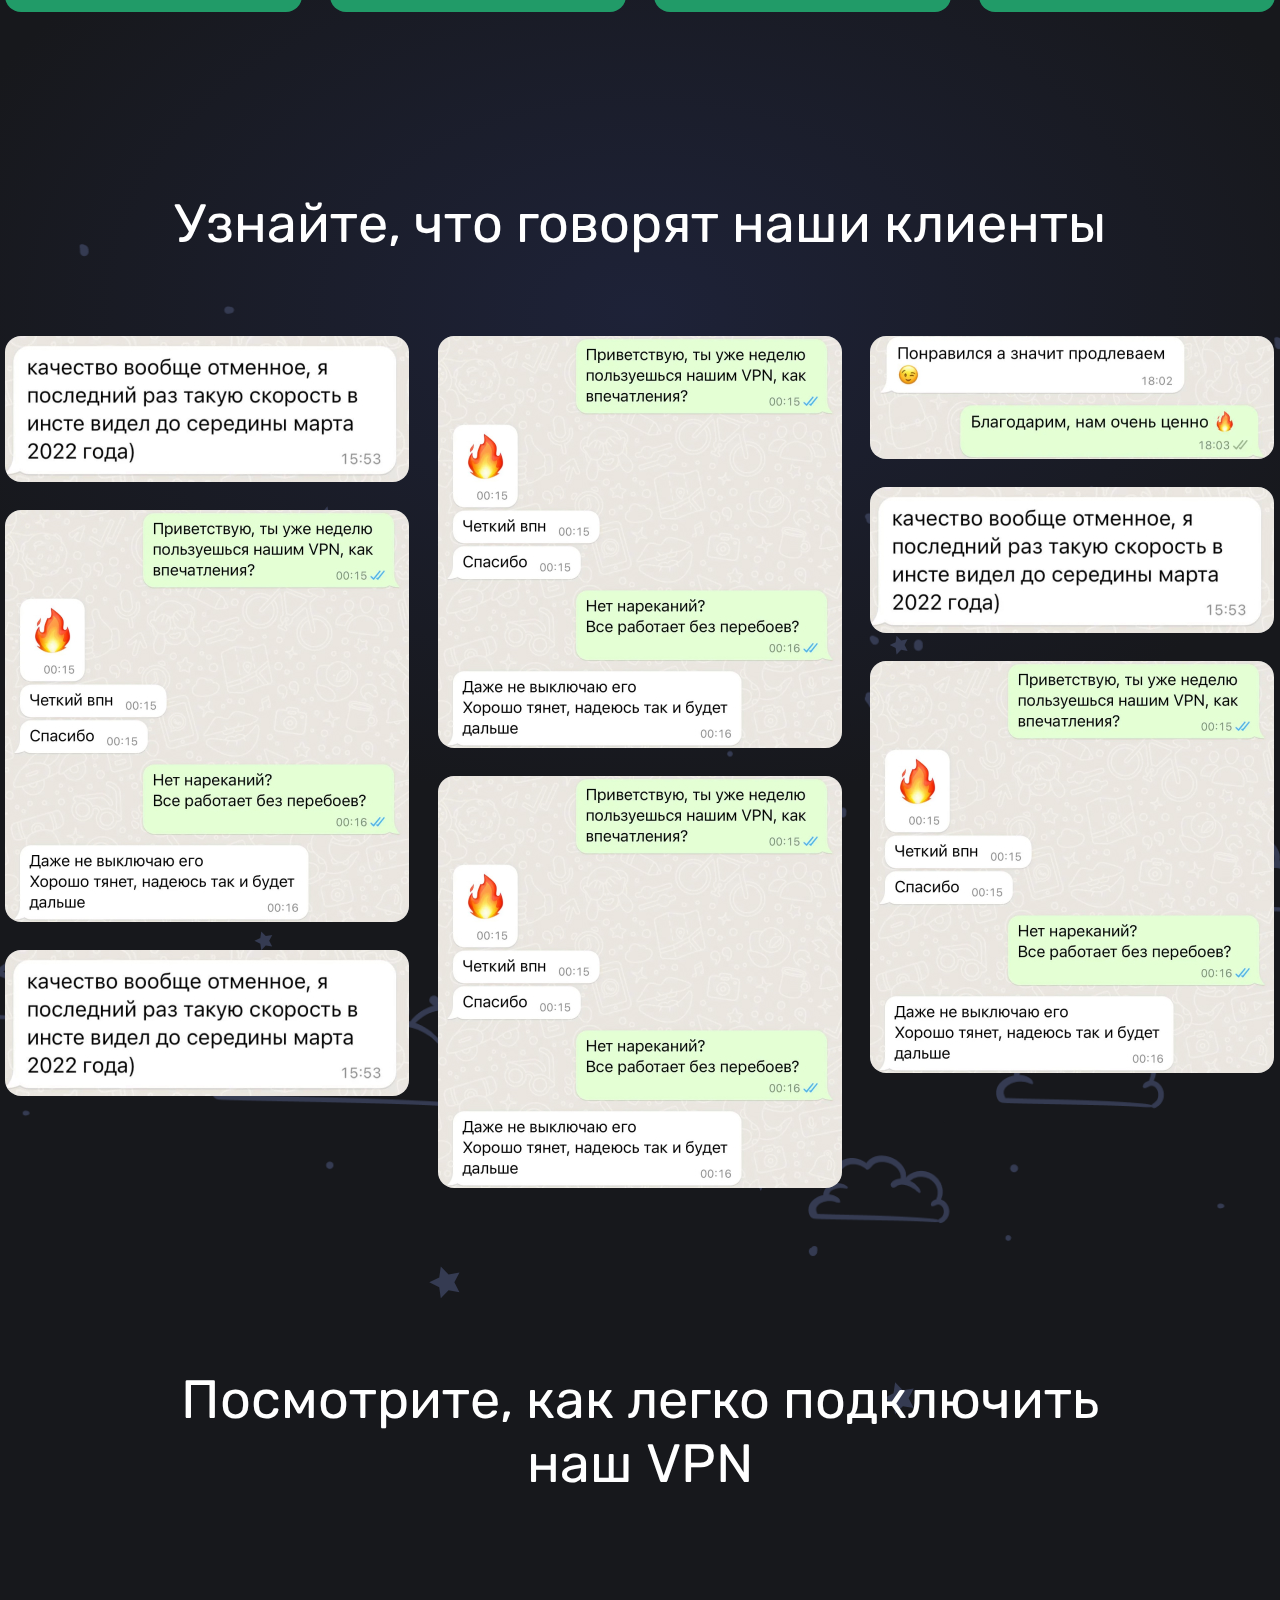
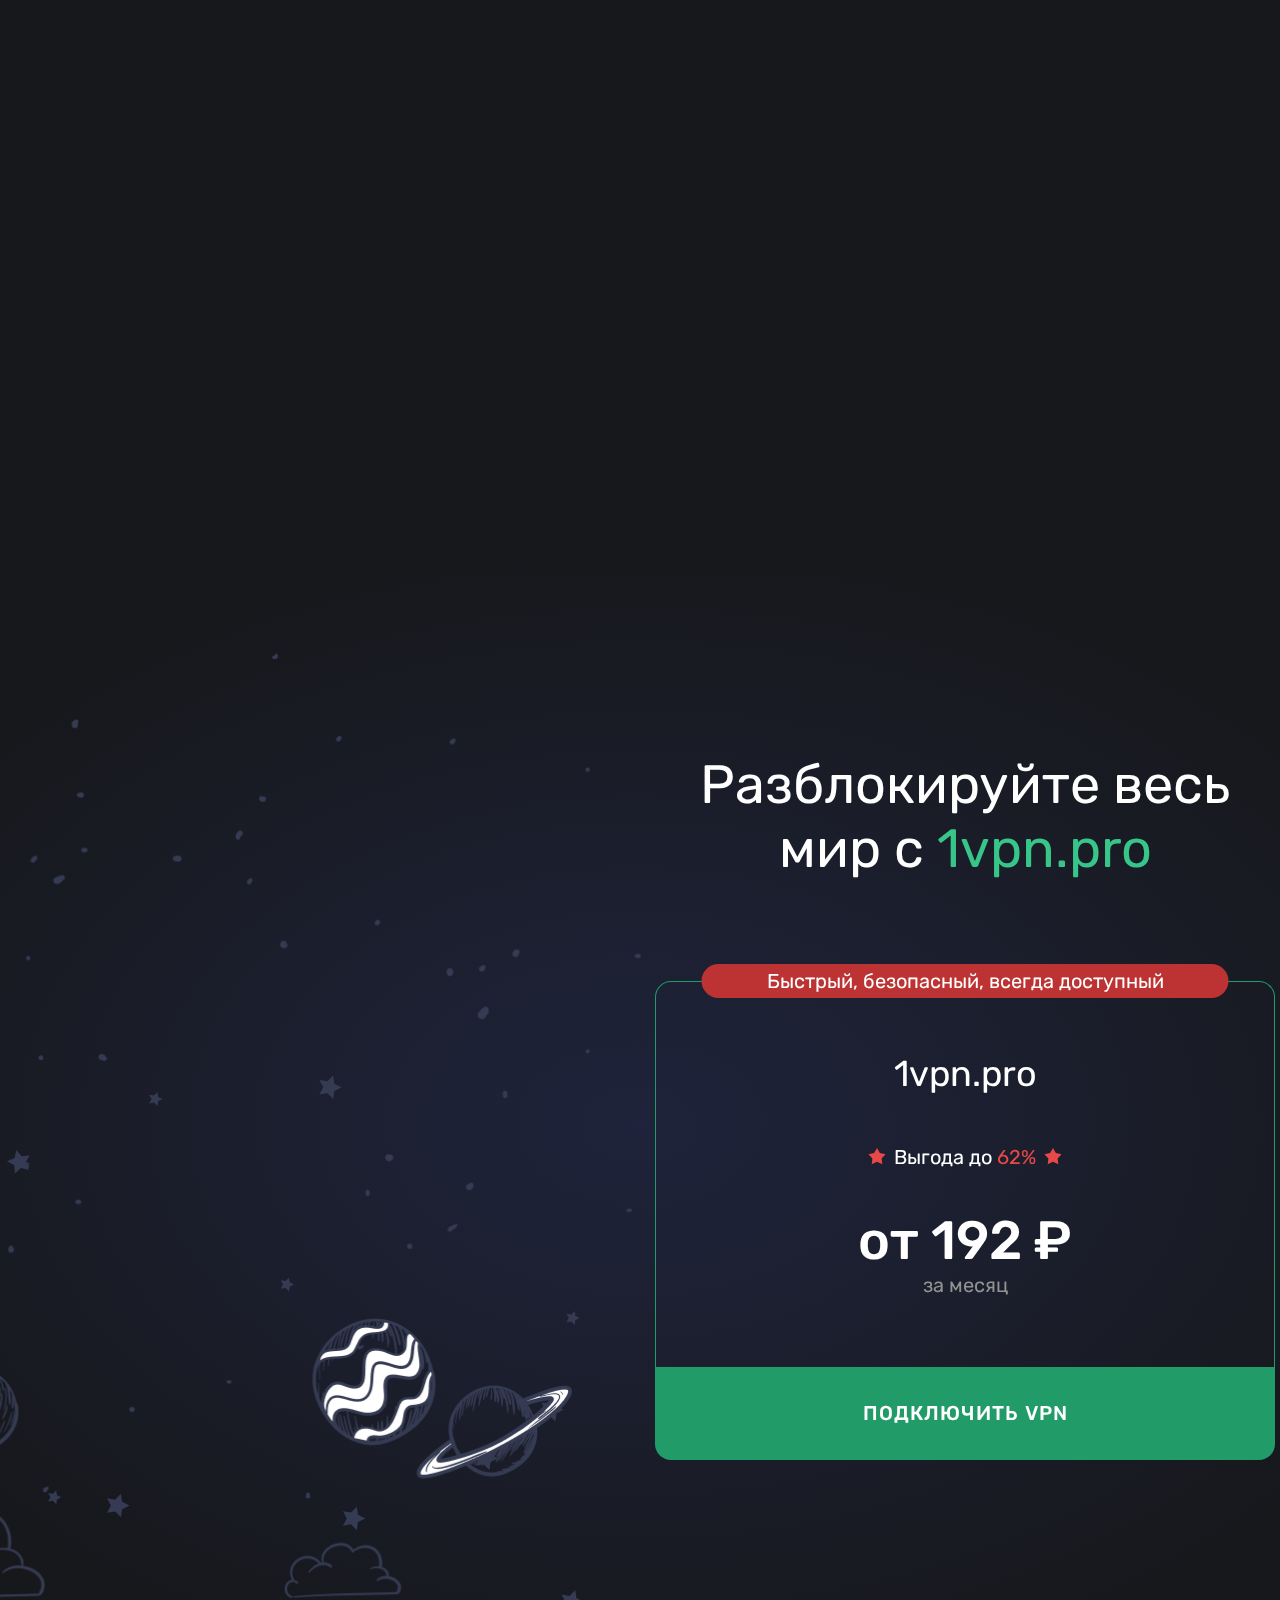
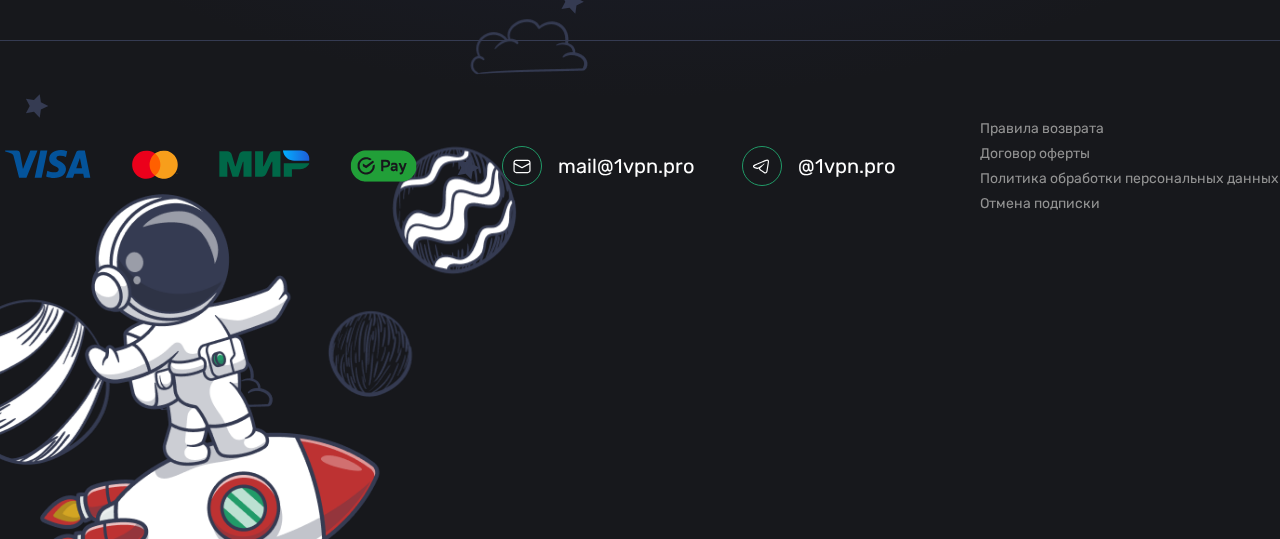
==== commit 682a05b3: "ff" ====
--- a/index.html
+++ b/index.html
@@ -222,7 +222,7 @@
                 <input type="email" name="email" placeholder="E-mail" required class="input">
                 <input type="hidden" name="plan">
                 <input type="hidden" name="price">
-                <div style="height: 100px;" id="captcha-container" class="smart-captcha" data-sitekey="ysc1_spyaEBK3gdqufmQar1ABDjFdlbnXeEOY8W2wV8hS0b696580" data-callback="onCheck"></div>
+                <div style="height: 100px;" id="captcha-container" class="smart-captcha" data-sitekey="ysc1_spyaEBK3gdqufmQar1ABDjFdlbnXeEOY8W2wV8hS0b696580" data-callback="captchaCallback"></div>
                 <button type="submit" class="btn" id="submit-btn" disabled>К оплате</button>
             </form>
         </div>
